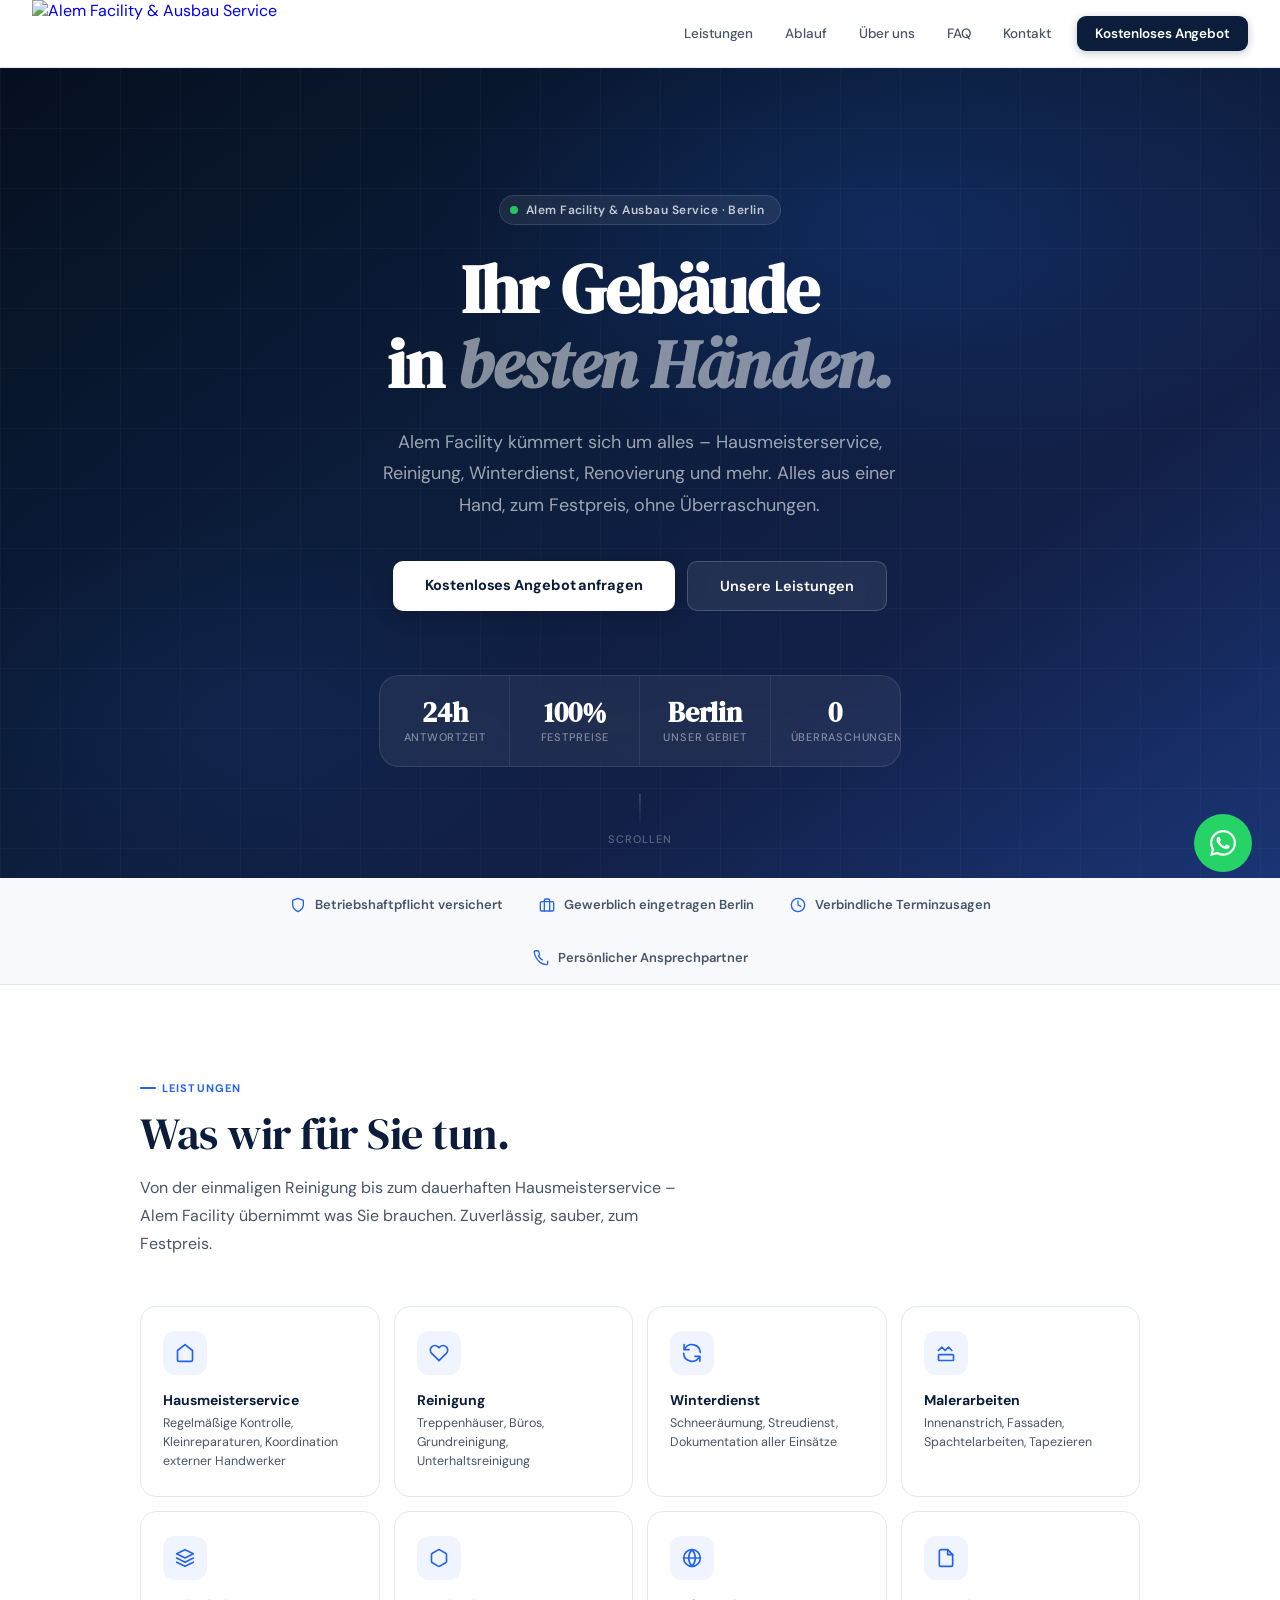
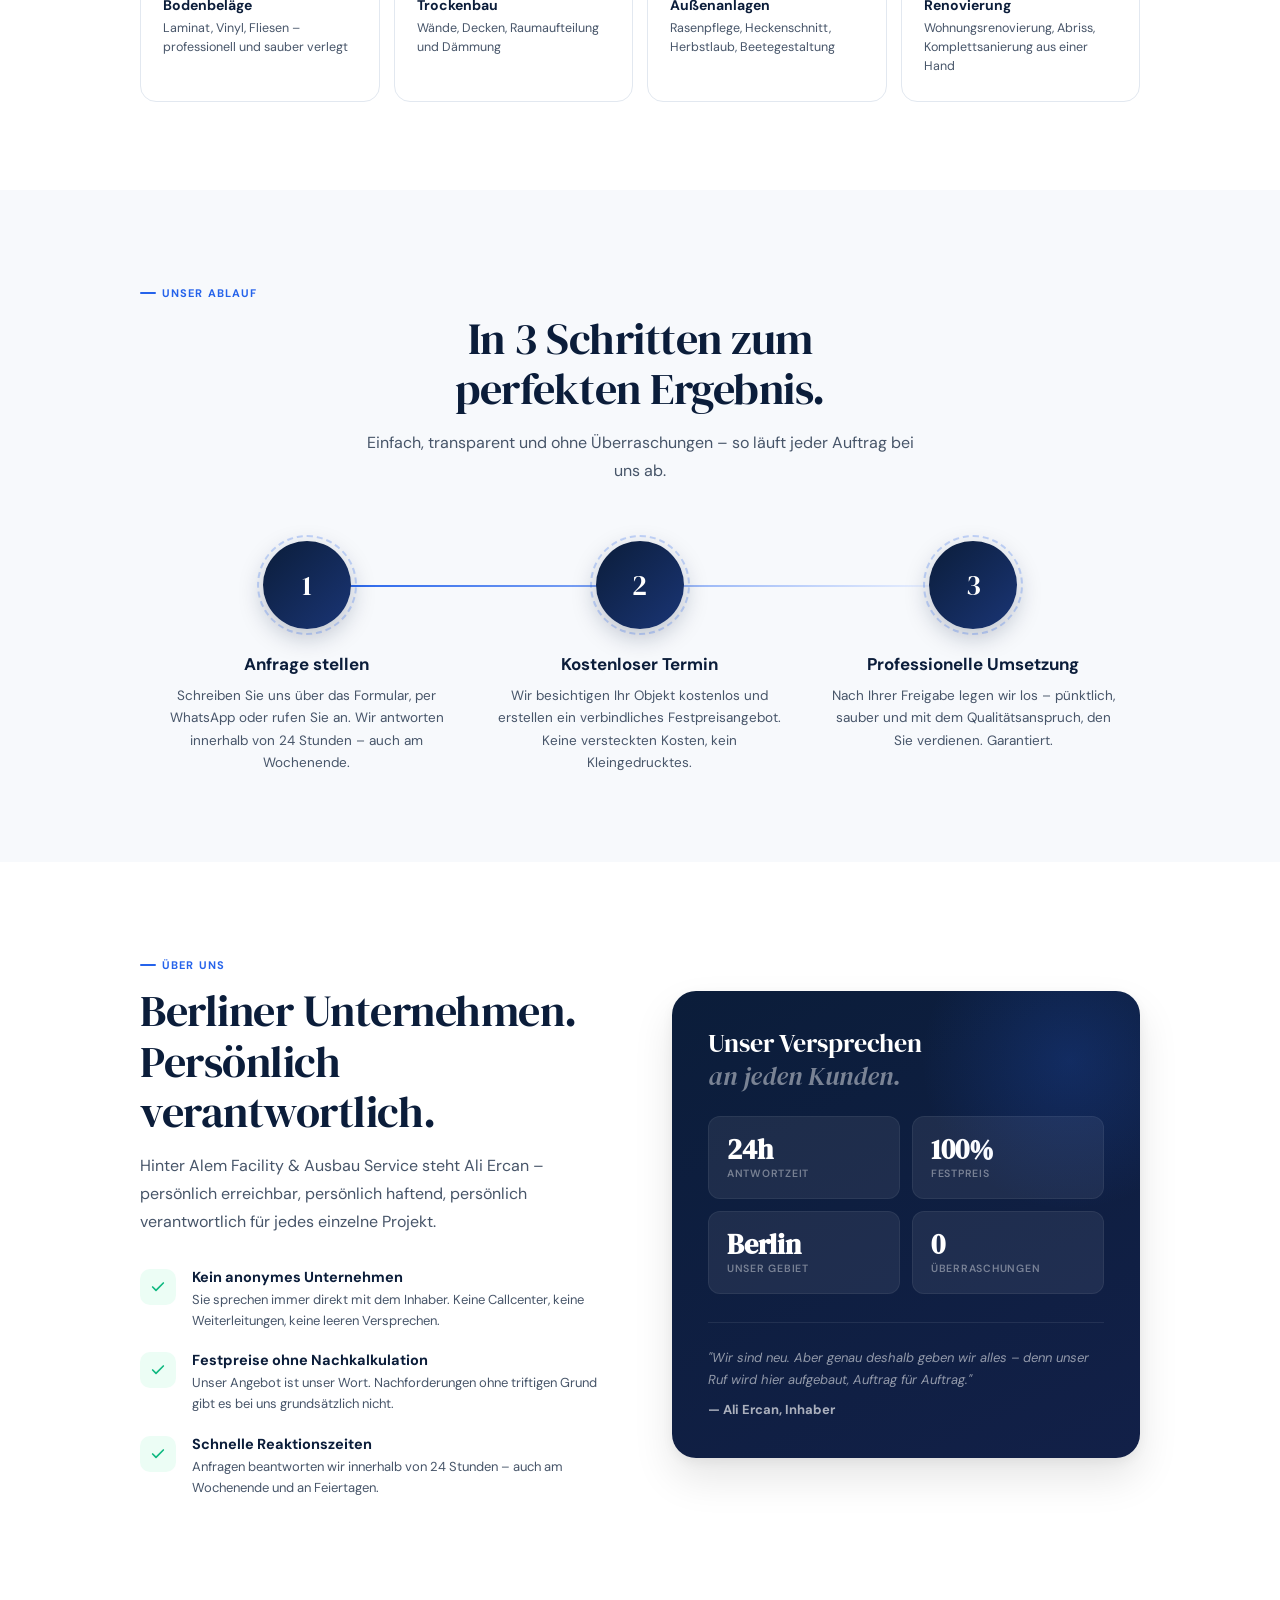
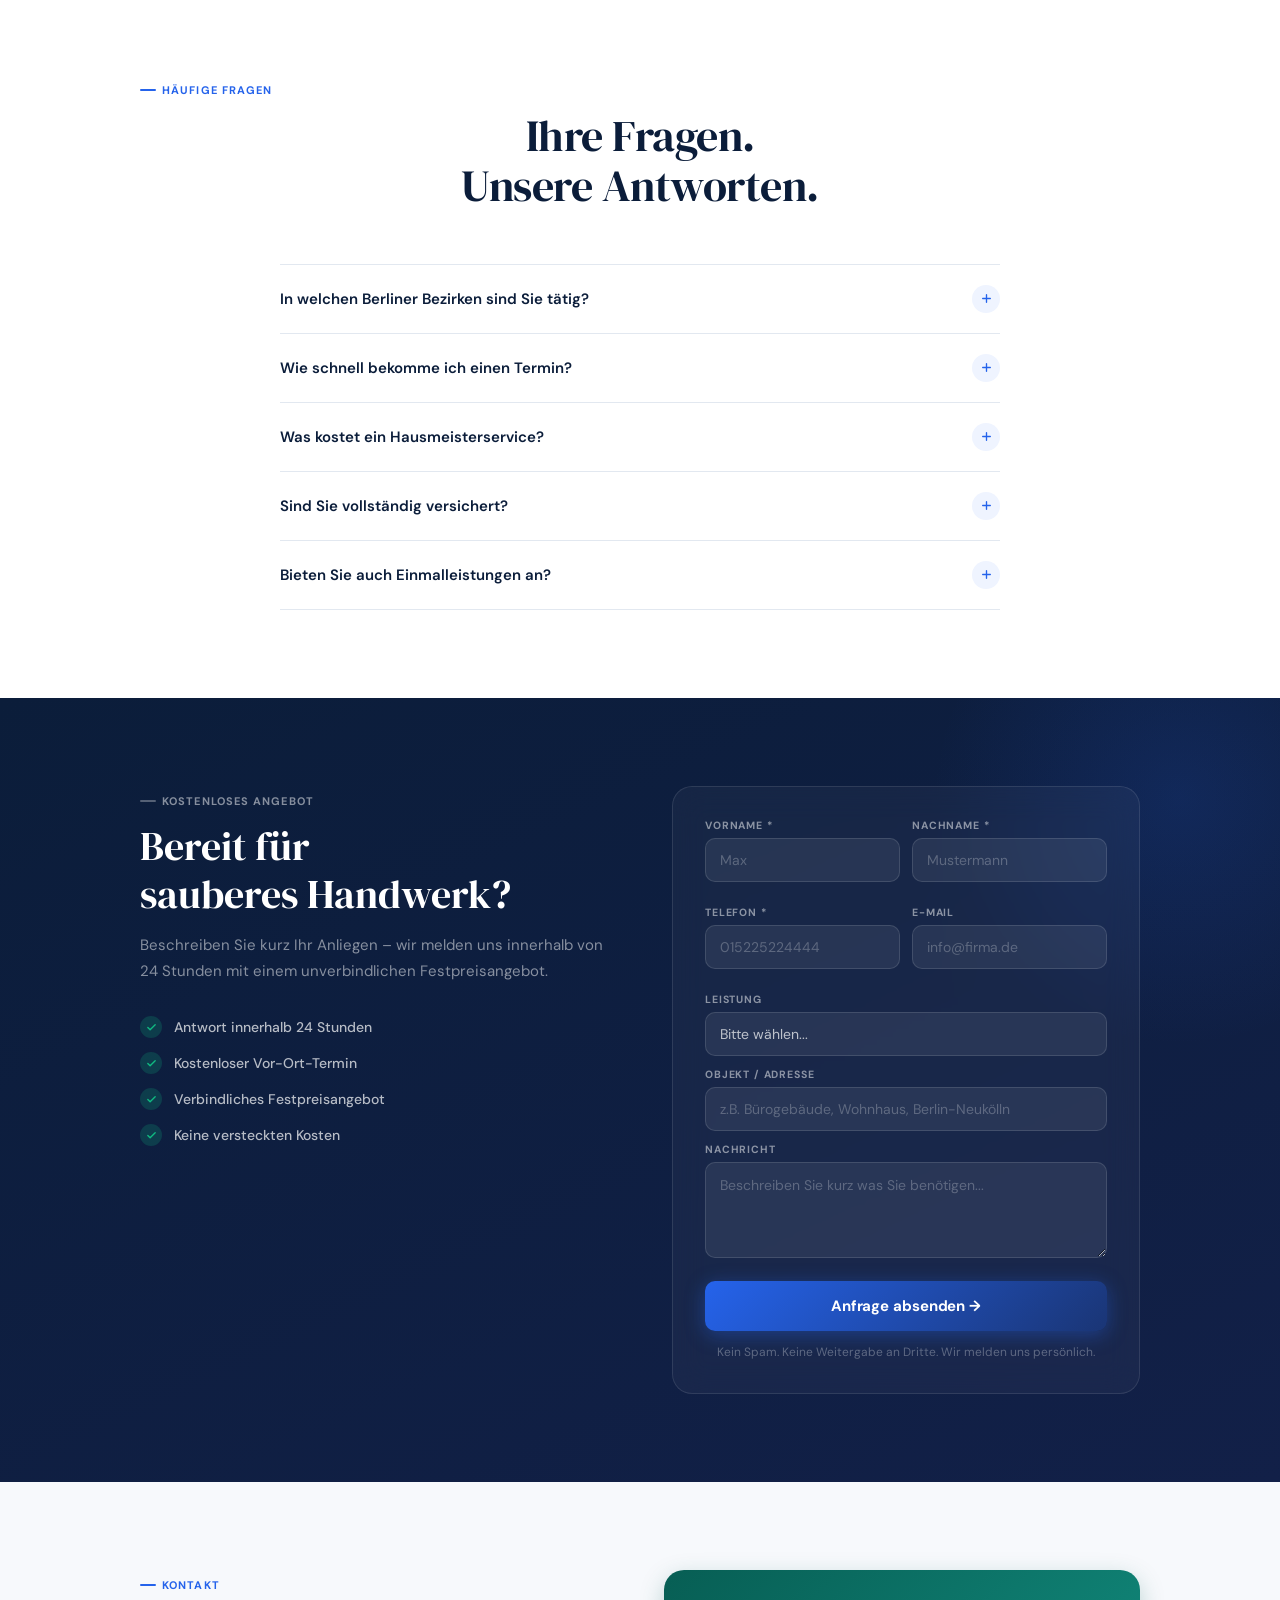
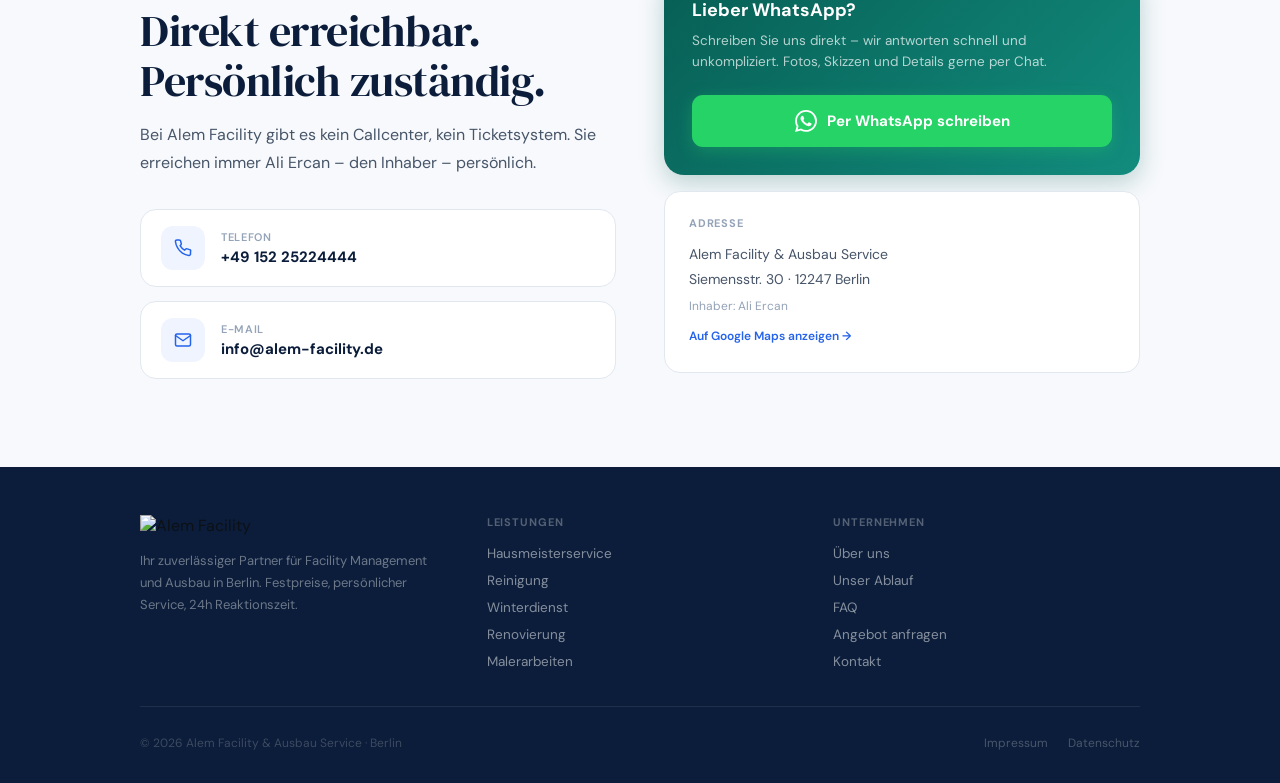
==== website/index.html @ c74c36c4 "Remove back-to-top button completely The button kept appearing as a distracting circle overlapping t" ====
<!DOCTYPE html>
<html lang="de">
<head>
<meta charset="UTF-8">
<meta name="viewport" content="width=device-width, initial-scale=1.0">
<title>Alem Facility & Ausbau Service – Hausmeister & Reinigung Berlin</title>
<meta name="description" content="Ihr zuverlässiger Facility-Service in Berlin: Hausmeisterservice, Reinigung, Winterdienst, Renovierung. Festpreise garantiert, 24h Reaktionszeit. Jetzt kostenloses Angebot anfragen!">
<meta property="og:title" content="Alem Facility & Ausbau Service – Berlin">
<meta property="og:description" content="Zuverlässiger Hausmeisterservice & Reinigung in Berlin. Festpreise, persönlicher Service, 24h Reaktionszeit.">
<meta property="og:image" content="https://alem-facility.de/wp-content/uploads/2026/05/Screenshot_20260507-023458_Claude.jpg">
<meta property="og:url" content="https://alem-facility.de">
<link rel="canonical" href="https://alem-facility.de">
<link href="https://fonts.googleapis.com/css2?family=DM+Sans:ital,opsz,wght@0,9..40,300;0,9..40,400;0,9..40,500;0,9..40,600;0,9..40,700;1,9..40,400&family=DM+Serif+Display:ital@0;1&family=DM+Mono:wght@400;500&display=swap" rel="stylesheet">
<style>
/* ─── TOKENS ─────────────────────────────────────────────── */
:root{
  --navy:#0B1D3A;
  --blue:#1A3575;
  --blue-mid:#2563EB;
  --blue-light:#EFF4FF;
  --blue-glow:rgba(37,99,235,0.12);
  --white:#FFFFFF;
  --off:#F7F9FC;
  --border:#E2E8F0;
  --border-l:#EEF2F7;
  --text:#0D1117;
  --text-sec:#475569;
  --text-ter:#94A3B8;
  --green:#10B981;
  --green-bg:#ECFDF5;
  --red:#EF4444;
  --red-bg:#FEF2F2;
  --gold:#F59E0B;
  --radius:16px;
  --radius-sm:10px;
  --shadow-sm:0 1px 3px rgba(0,0,0,0.06),0 1px 2px rgba(0,0,0,0.04);
  --shadow:0 4px 16px rgba(0,0,0,0.07),0 1px 4px rgba(0,0,0,0.04);
  --shadow-lg:0 20px 40px rgba(0,0,0,0.1),0 4px 12px rgba(0,0,0,0.05);
}

/* ─── RESET ──────────────────────────────────────────────── */
*,*::before,*::after{box-sizing:border-box;margin:0;padding:0}
html{scroll-behavior:smooth;font-size:16px}
body{font-family:'DM Sans',sans-serif;color:var(--text);background:var(--white);-webkit-font-smoothing:antialiased;overflow-x:hidden}

/* ─── ANIMATIONS ─────────────────────────────────────────── */
.fade-up{opacity:0;transform:translateY(36px);transition:opacity 0.75s cubic-bezier(0.16,1,0.3,1),transform 0.75s cubic-bezier(0.16,1,0.3,1)}
.fade-up.visible{opacity:1;transform:translateY(0)}
.fade-up.d1{transition-delay:0.1s}
.fade-up.d2{transition-delay:0.2s}
.fade-up.d3{transition-delay:0.3s}
.fade-up.d4{transition-delay:0.4s}
.fade-up.d5{transition-delay:0.5s}
.fade-up.d6{transition-delay:0.6s}

@keyframes heroFloat{0%,100%{transform:translateY(0)}50%{transform:translateY(-8px)}}
@keyframes pulse{0%,100%{opacity:1}50%{opacity:0.4}}
@keyframes gradShift{0%{background-position:0% 50%}50%{background-position:100% 50%}100%{background-position:0% 50%}}
@keyframes slideDown{from{opacity:0;transform:translateY(-10px)}to{opacity:1;transform:translateY(0)}}
@keyframes fadeIn{from{opacity:0}to{opacity:1}}
@keyframes spin{to{transform:rotate(360deg)}}
@keyframes waPulse{0%{box-shadow:0 4px 20px rgba(37,211,102,0.4),0 0 0 0 rgba(37,211,102,0.55)}70%{box-shadow:0 4px 20px rgba(37,211,102,0.4),0 0 0 16px rgba(37,211,102,0)}100%{box-shadow:0 4px 20px rgba(37,211,102,0.4),0 0 0 0 rgba(37,211,102,0)}}

/* ─── NAV ────────────────────────────────────────────────── */
nav{
  position:sticky;top:0;z-index:200;
  background:rgba(255,255,255,0.92);
  backdrop-filter:blur(20px);-webkit-backdrop-filter:blur(20px);
  border-bottom:1px solid var(--border);
  padding:0 32px;height:68px;
  display:flex;align-items:center;justify-content:space-between;
  transition:box-shadow 0.3s;
}
nav.scrolled{box-shadow:var(--shadow)}
.nav-logo{display:flex;align-items:center;text-decoration:none;flex-shrink:0}
.nav-logo img{height:68px;width:auto;object-fit:contain}
.nav-links{display:flex;align-items:center;gap:4px}
.nav-link{
  padding:8px 14px;font-size:13.5px;font-weight:500;
  color:var(--text-sec);text-decoration:none;border-radius:8px;
  transition:all 0.15s;letter-spacing:-0.1px;
}
.nav-link:hover{background:var(--off);color:var(--text)}
.nav-link.active{color:var(--blue-mid);background:var(--blue-light)}
.nav-cta{
  padding:9px 18px;
  background:var(--navy);color:#fff;
  border-radius:9px;font-size:13.5px;font-weight:600;
  text-decoration:none;transition:all 0.2s;margin-left:8px;
  box-shadow:0 2px 8px rgba(11,29,58,0.25);
  letter-spacing:-0.1px;
}
.nav-cta:hover{background:var(--blue);transform:translateY(-1px);box-shadow:0 4px 16px rgba(11,29,58,0.3)}
.nav-mobile-btn{display:none;background:none;border:none;cursor:pointer;padding:8px;color:var(--text);border-radius:8px;transition:background 0.15s}
.nav-mobile-btn:hover{background:var(--off)}

/* ─── MOBILE MENU ────────────────────────────────────────── */
.mobile-menu{
  display:none;position:fixed;top:68px;left:0;right:0;bottom:0;
  background:var(--white);z-index:199;padding:24px 20px;
  flex-direction:column;gap:8px;border-top:1px solid var(--border);
  overflow-y:auto;animation:slideDown 0.2s ease;
}
.mobile-menu.open{display:flex}
.mobile-link{
  padding:15px 18px;font-size:15px;font-weight:500;
  color:var(--text);text-decoration:none;border-radius:var(--radius);
  border:1px solid var(--border);transition:all 0.15s;
}
.mobile-link:hover{border-color:var(--blue-mid);color:var(--blue-mid);background:var(--blue-light)}
.mobile-cta{
  margin-top:8px;padding:15px;text-align:center;
  background:var(--navy);color:#fff;border-radius:var(--radius);
  font-size:15px;font-weight:700;text-decoration:none;
  box-shadow:0 4px 16px rgba(11,29,58,0.25);
}

/* ─── HERO ───────────────────────────────────────────────── */
.hero{
  background:linear-gradient(145deg,#060F20 0%,#0B1D3A 40%,#122048 70%,#1A3575 100%);
  padding:96px 24px 80px;text-align:center;
  position:relative;overflow:hidden;min-height:90vh;
  display:flex;align-items:center;justify-content:center;
}
.hero-bg-glow{
  position:absolute;inset:0;pointer-events:none;
  background:
    radial-gradient(ellipse 60% 50% at 70% 20%,rgba(37,99,235,0.18) 0%,transparent 60%),
    radial-gradient(ellipse 40% 40% at 20% 80%,rgba(26,53,117,0.25) 0%,transparent 60%);
}
.hero-grid{
  position:absolute;inset:0;pointer-events:none;
  background-image:linear-gradient(rgba(255,255,255,0.025) 1px,transparent 1px),linear-gradient(90deg,rgba(255,255,255,0.025) 1px,transparent 1px);
  background-size:60px 60px;
}
.hero-inner{position:relative;z-index:1;max-width:780px;margin:0 auto}
.hero-badge{
  display:inline-flex;align-items:center;gap:8px;
  background:rgba(255,255,255,0.07);border:1px solid rgba(255,255,255,0.12);
  border-radius:100px;padding:6px 16px 6px 10px;
  font-size:12px;font-weight:600;color:rgba(255,255,255,0.75);
  letter-spacing:0.04em;margin-bottom:28px;backdrop-filter:blur(8px);
}
.hero-badge-dot{width:8px;height:8px;background:#22C55E;border-radius:50%;animation:pulse 2s infinite;flex-shrink:0}
.hero h1{
  font-family:'DM Serif Display',serif;
  font-size:clamp(38px,7vw,68px);
  color:#fff;line-height:1.1;letter-spacing:-1px;
  margin-bottom:24px;
}
.hero h1 em{font-style:italic;color:rgba(255,255,255,0.5)}
.hero-sub{
  font-size:clamp(15px,2vw,18px);color:rgba(255,255,255,0.6);
  line-height:1.75;max-width:520px;margin:0 auto 40px;font-weight:400;
}
.hero-btns{display:flex;gap:12px;justify-content:center;flex-wrap:wrap;margin-bottom:64px}
.btn-hero-primary{
  padding:15px 32px;background:#fff;color:var(--navy);
  border-radius:10px;font-size:14.5px;font-weight:700;
  text-decoration:none;transition:all 0.2s;letter-spacing:-0.1px;
  box-shadow:0 4px 20px rgba(0,0,0,0.2);
}
.btn-hero-primary:hover{background:var(--blue-light);color:var(--blue-mid);transform:translateY(-2px);box-shadow:0 8px 30px rgba(0,0,0,0.25)}
.btn-hero-secondary{
  padding:15px 32px;
  background:rgba(255,255,255,0.08);border:1.5px solid rgba(255,255,255,0.18);
  color:#fff;border-radius:10px;font-size:14.5px;font-weight:600;
  text-decoration:none;transition:all 0.2s;backdrop-filter:blur(8px);
}
.btn-hero-secondary:hover{background:rgba(255,255,255,0.14);transform:translateY(-2px)}

.hero-stats{
  display:flex;justify-content:center;gap:0;flex-wrap:wrap;
  background:rgba(255,255,255,0.06);backdrop-filter:blur(16px);
  border:1px solid rgba(255,255,255,0.1);border-radius:20px;
  overflow:hidden;animation:heroFloat 5s ease-in-out infinite;
}
.hero-stat{
  flex:1;min-width:120px;padding:22px 20px;text-align:center;
  border-right:1px solid rgba(255,255,255,0.08);
  position:relative;
}
.hero-stat:last-child{border-right:none}
.hero-stat-val{
  font-family:'DM Serif Display',serif;
  font-size:28px;font-weight:700;color:#fff;
  margin-bottom:4px;line-height:1;
}
.hero-stat-label{font-size:11px;color:rgba(255,255,255,0.45);font-weight:500;text-transform:uppercase;letter-spacing:0.07em}
.hero-scroll{
  position:absolute;bottom:32px;left:50%;transform:translateX(-50%);
  display:flex;flex-direction:column;align-items:center;gap:6px;
  color:rgba(255,255,255,0.3);font-size:11px;font-weight:500;letter-spacing:0.08em;text-transform:uppercase;
}
.hero-scroll-line{width:1px;height:32px;background:linear-gradient(to bottom,rgba(255,255,255,0.3),transparent)}

/* ─── TRUST ──────────────────────────────────────────────── */
.trust{background:var(--off);border-bottom:1px solid var(--border);padding:18px 24px}
.trust-inner{max-width:900px;margin:0 auto;display:flex;justify-content:center;align-items:center;gap:36px;flex-wrap:wrap}
.trust-item{display:flex;align-items:center;gap:9px;font-size:13px;font-weight:600;color:var(--text-sec);white-space:nowrap}
.trust-item svg{width:16px;height:16px;stroke:var(--blue-mid);fill:none;stroke-width:2;stroke-linecap:round;stroke-linejoin:round;flex-shrink:0}

/* ─── SECTION UTIL ───────────────────────────────────────── */
.section{padding:88px 24px}
.section-inner{max-width:1000px;margin:0 auto}
.section-tag{
  display:inline-flex;align-items:center;gap:6px;
  font-size:11px;font-weight:700;color:var(--blue-mid);
  letter-spacing:0.1em;text-transform:uppercase;margin-bottom:14px;
}
.section-tag::before{content:'';width:16px;height:2px;background:var(--blue-mid);border-radius:2px}
.section-title{
  font-family:'DM Serif Display',serif;
  font-size:clamp(28px,5vw,44px);
  color:var(--navy);letter-spacing:-0.5px;line-height:1.15;margin-bottom:14px;
}
.section-sub{font-size:16px;color:var(--text-sec);line-height:1.75;max-width:560px}

/* ─── LEISTUNGEN ─────────────────────────────────────────── */
.leistungen{background:var(--white)}
.leistungen-grid{
  display:grid;grid-template-columns:repeat(auto-fill,minmax(210px,1fr));
  gap:14px;margin-top:48px;
}
.leistung-card{
  background:var(--white);border:1.5px solid var(--border);
  border-radius:var(--radius);padding:24px 22px;
  transition:all 0.25s cubic-bezier(0.16,1,0.3,1);cursor:default;
  position:relative;overflow:hidden;
}
.leistung-card::after{
  content:'';position:absolute;inset:0;
  background:linear-gradient(135deg,var(--blue-light),transparent);
  opacity:0;transition:opacity 0.25s;
}
.leistung-card:hover{border-color:var(--blue-mid);transform:translateY(-4px);box-shadow:var(--shadow-lg)}
.leistung-card:hover::after{opacity:1}
.leistung-icon{
  width:44px;height:44px;background:var(--blue-light);border-radius:12px;
  display:flex;align-items:center;justify-content:center;margin-bottom:16px;
  transition:all 0.25s;position:relative;z-index:1;
}
.leistung-card:hover .leistung-icon{background:var(--blue-mid);transform:scale(1.1)}
.leistung-icon svg{width:20px;height:20px;stroke:var(--blue-mid);fill:none;stroke-width:2;stroke-linecap:round;stroke-linejoin:round;transition:stroke 0.25s}
.leistung-card:hover .leistung-icon svg{stroke:#fff}
.leistung-name{font-size:14px;font-weight:700;color:var(--navy);margin-bottom:5px;position:relative;z-index:1}
.leistung-desc{font-size:12.5px;color:var(--text-sec);line-height:1.55;position:relative;z-index:1}

/* ─── PROZESS ────────────────────────────────────────────── */
.prozess{background:var(--off)}
.prozess-grid{
  display:grid;grid-template-columns:repeat(3,1fr);
  gap:0;margin-top:56px;position:relative;
}
.prozess-grid::before{
  content:'';position:absolute;top:44px;left:calc(16.66% + 20px);right:calc(16.66% + 20px);
  height:2px;background:linear-gradient(90deg,var(--blue-mid),var(--blue-light));
  z-index:0;
}
.prozess-step{
  text-align:center;padding:0 24px;position:relative;z-index:1;
}
.prozess-num{
  width:88px;height:88px;
  background:linear-gradient(135deg,var(--navy),var(--blue));
  border-radius:50%;display:flex;align-items:center;justify-content:center;
  margin:0 auto 24px;
  box-shadow:0 8px 24px rgba(11,29,58,0.25);
  font-family:'DM Serif Display',serif;font-size:28px;color:#fff;
  transition:transform 0.3s,box-shadow 0.3s;
  position:relative;
}
.prozess-num::after{
  content:'';position:absolute;inset:-6px;border-radius:50%;
  border:2px dashed rgba(37,99,235,0.25);
}
.prozess-step:hover .prozess-num{transform:scale(1.06);box-shadow:0 12px 32px rgba(11,29,58,0.35)}
.prozess-title{font-size:17px;font-weight:700;color:var(--navy);margin-bottom:10px}
.prozess-text{font-size:13.5px;color:var(--text-sec);line-height:1.65}

/* ─── ÜBER UNS ───────────────────────────────────────────── */
.ueber{background:var(--white)}
.ueber-inner{max-width:1000px;margin:0 auto;display:grid;grid-template-columns:1fr 1fr;gap:64px;align-items:center}
.ueber-points{display:flex;flex-direction:column;gap:20px;margin-top:32px}
.ueber-point{display:flex;gap:16px;align-items:flex-start}
.ueber-point-icon{
  width:36px;height:36px;background:var(--green-bg);border-radius:10px;
  display:flex;align-items:center;justify-content:center;flex-shrink:0;margin-top:1px;
}
.ueber-point-icon svg{width:16px;height:16px;stroke:var(--green);fill:none;stroke-width:2.5;stroke-linecap:round;stroke-linejoin:round}
.ueber-point-title{font-size:14.5px;font-weight:700;color:var(--navy);margin-bottom:4px}
.ueber-point-text{font-size:13px;color:var(--text-sec);line-height:1.6}
.ueber-card{
  background:linear-gradient(155deg,var(--navy) 0%,#122048 100%);
  border-radius:24px;padding:36px;color:#fff;
  box-shadow:var(--shadow-lg);position:relative;overflow:hidden;
}
.ueber-card::before{
  content:'';position:absolute;top:-80px;right:-80px;
  width:300px;height:300px;
  background:radial-gradient(circle,rgba(37,99,235,0.2) 0%,transparent 70%);
  pointer-events:none;
}
.ueber-card-title{
  font-family:'DM Serif Display',serif;
  font-size:26px;color:#fff;margin-bottom:24px;line-height:1.25;
}
.ueber-card-title em{color:rgba(255,255,255,0.45);font-style:italic}
.ueber-stats{display:grid;grid-template-columns:1fr 1fr;gap:12px;margin-bottom:28px}
.ueber-stat{background:rgba(255,255,255,0.07);border-radius:12px;padding:18px;border:1px solid rgba(255,255,255,0.06)}
.ueber-stat-val{
  font-family:'DM Serif Display',serif;
  font-size:28px;font-weight:700;color:#fff;margin-bottom:4px;line-height:1;
}
.ueber-stat-label{font-size:10.5px;color:rgba(255,255,255,0.4);font-weight:600;text-transform:uppercase;letter-spacing:0.07em}
.ueber-quote{
  font-size:13px;color:rgba(255,255,255,0.55);line-height:1.7;
  padding-top:24px;border-top:1px solid rgba(255,255,255,0.08);font-style:italic;
}


/* ─── FAQ ────────────────────────────────────────────────── */
.faq{background:var(--white)}
.faq-list{max-width:720px;margin:52px auto 0;display:flex;flex-direction:column;gap:0}
.faq-item{border-bottom:1px solid var(--border)}
.faq-item:first-child{border-top:1px solid var(--border)}
.faq-q{
  width:100%;display:flex;align-items:center;justify-content:space-between;gap:16px;
  padding:20px 0;background:none;border:none;cursor:pointer;font-family:inherit;
  font-size:15px;font-weight:600;color:var(--navy);text-align:left;
  transition:color 0.15s;
}
.faq-q:hover{color:var(--blue-mid)}
.faq-q.open{color:var(--blue-mid)}
.faq-icon{
  width:28px;height:28px;border-radius:50%;background:var(--blue-light);
  display:flex;align-items:center;justify-content:center;flex-shrink:0;
  transition:all 0.25s;
}
.faq-q.open .faq-icon{background:var(--blue-mid);transform:rotate(45deg)}
.faq-icon svg{width:13px;height:13px;stroke:var(--blue-mid);fill:none;stroke-width:2.5;stroke-linecap:round;transition:stroke 0.25s}
.faq-q.open .faq-icon svg{stroke:#fff}
.faq-a{
  max-height:0;overflow:hidden;
  transition:max-height 0.4s cubic-bezier(0.16,1,0.3,1),padding 0.3s;
}
.faq-a.open{max-height:200px;padding-bottom:18px}
.faq-a p{font-size:14px;color:var(--text-sec);line-height:1.75}

/* ─── TERMIN ─────────────────────────────────────────────── */
.termin{
  background:linear-gradient(155deg,var(--navy) 0%,#122048 100%);
  padding:88px 24px;position:relative;overflow:hidden;
}
.termin::before{
  content:'';position:absolute;top:-150px;right:-150px;
  width:500px;height:500px;
  background:radial-gradient(circle,rgba(37,99,235,0.15) 0%,transparent 70%);
  pointer-events:none;
}
.termin-inner{max-width:1000px;margin:0 auto;display:grid;grid-template-columns:1fr 1fr;gap:64px;align-items:start;position:relative;z-index:1}
.termin-left .section-tag{color:rgba(255,255,255,0.5)}
.termin-left .section-tag::before{background:rgba(255,255,255,0.3)}
.termin-title{font-family:'DM Serif Display',serif;font-size:clamp(28px,4vw,40px);color:#fff;line-height:1.2;margin-bottom:14px}
.termin-sub{font-size:15px;color:rgba(255,255,255,0.5);line-height:1.75;margin-bottom:32px}
.termin-promises{display:flex;flex-direction:column;gap:14px}
.termin-promise{display:flex;align-items:center;gap:12px;color:rgba(255,255,255,0.7);font-size:14px;font-weight:500}
.termin-promise-check{
  width:22px;height:22px;background:rgba(16,185,129,0.2);border-radius:50%;
  display:flex;align-items:center;justify-content:center;flex-shrink:0;
}
.termin-promise-check svg{width:11px;height:11px;stroke:#10B981;fill:none;stroke-width:3;stroke-linecap:round;stroke-linejoin:round}

.termin-form-wrap{
  background:rgba(255,255,255,0.04);
  border:1px solid rgba(255,255,255,0.1);
  border-radius:20px;padding:32px;
  backdrop-filter:blur(16px);
}
.form-row{display:grid;grid-template-columns:1fr 1fr;gap:12px;margin-bottom:12px}
.form-group{margin-bottom:12px}
.form-group label{
  display:block;font-size:10.5px;font-weight:700;
  color:rgba(255,255,255,0.5);text-transform:uppercase;letter-spacing:0.08em;margin-bottom:6px;
}
.form-group input,.form-group select,.form-group textarea{
  width:100%;padding:12px 14px;
  background:rgba(255,255,255,0.07);
  border:1.5px solid rgba(255,255,255,0.12);border-radius:10px;
  font-size:14px;font-family:inherit;color:#fff;outline:none;
  transition:border-color 0.2s,background 0.2s;-webkit-appearance:none;
}
.form-group input::placeholder,.form-group textarea::placeholder{color:rgba(255,255,255,0.25)}
.form-group select{color:rgba(255,255,255,0.7)}
.form-group select option{background:#0B1D3A;color:#fff}
.form-group input:focus,.form-group select:focus,.form-group textarea:focus{
  border-color:rgba(37,99,235,0.6);background:rgba(255,255,255,0.1);
}
.form-group textarea{resize:vertical;min-height:96px;line-height:1.55}
.form-submit{
  width:100%;padding:15px;
  background:linear-gradient(135deg,#2563EB,#1A3575);
  color:#fff;border:none;border-radius:10px;
  font-size:15px;font-weight:700;cursor:pointer;font-family:inherit;
  transition:all 0.2s;margin-top:6px;letter-spacing:-0.1px;
  box-shadow:0 4px 20px rgba(37,99,235,0.4);
}
.form-submit:hover{transform:translateY(-2px);box-shadow:0 8px 30px rgba(37,99,235,0.5)}
.form-submit:disabled{opacity:0.6;cursor:not-allowed;transform:none}
.form-note{font-size:12px;color:rgba(255,255,255,0.3);text-align:center;margin-top:12px;line-height:1.5}
.form-success{
  display:none;background:rgba(16,185,129,0.15);
  border:1px solid rgba(16,185,129,0.3);border-radius:12px;
  padding:20px;text-align:center;font-size:14px;font-weight:600;
  color:#10B981;margin-top:14px;
}
.form-error{
  display:none;background:rgba(239,68,68,0.1);
  border:1px solid rgba(239,68,68,0.2);border-radius:12px;
  padding:20px;text-align:center;font-size:14px;font-weight:600;
  color:#EF4444;margin-top:14px;
}

/* ─── KONTAKT ────────────────────────────────────────────── */
.kontakt{background:var(--off);padding:88px 24px}
.kontakt-inner{max-width:1000px;margin:0 auto;display:grid;grid-template-columns:1fr 1fr;gap:48px;align-items:start}
.kontakt-items{display:flex;flex-direction:column;gap:14px;margin-top:32px}
.kontakt-item{
  display:flex;align-items:center;gap:16px;
  padding:16px 20px;background:var(--white);
  border:1.5px solid var(--border);border-radius:var(--radius);
  text-decoration:none;transition:all 0.2s;
}
.kontakt-item:hover{border-color:var(--blue-mid);box-shadow:var(--shadow);transform:translateX(4px)}
.kontakt-item-icon{
  width:44px;height:44px;background:var(--blue-light);border-radius:12px;
  display:flex;align-items:center;justify-content:center;flex-shrink:0;
  transition:all 0.2s;
}
.kontakt-item:hover .kontakt-item-icon{background:var(--blue-mid)}
.kontakt-item-icon svg{width:18px;height:18px;stroke:var(--blue-mid);fill:none;stroke-width:2;stroke-linecap:round;stroke-linejoin:round;transition:stroke 0.2s}
.kontakt-item:hover .kontakt-item-icon svg{stroke:#fff}
.kontakt-item-label{font-size:11px;color:var(--text-ter);font-weight:600;text-transform:uppercase;letter-spacing:0.06em;margin-bottom:3px}
.kontakt-item-val{font-size:15px;font-weight:700;color:var(--navy)}
.wa-card{
  background:linear-gradient(135deg,#075E54,#128C7E);
  border-radius:20px;padding:28px;
  box-shadow:0 8px 24px rgba(7,94,84,0.25);
}
.wa-title{font-size:18px;font-weight:700;color:#fff;margin-bottom:8px}
.wa-sub{font-size:13.5px;color:rgba(255,255,255,0.7);line-height:1.6;margin-bottom:22px}
.wa-btn{
  display:flex;align-items:center;justify-content:center;gap:10px;
  padding:15px;background:#25D366;color:#fff;border-radius:11px;
  font-size:15px;font-weight:700;text-decoration:none;transition:all 0.2s;
  box-shadow:0 4px 16px rgba(37,211,102,0.3);
}
.wa-btn:hover{background:#1ebe5a;transform:translateY(-2px);box-shadow:0 8px 24px rgba(37,211,102,0.4)}
.wa-btn svg{width:22px;height:22px;fill:#fff;flex-shrink:0}
.adresse-card{
  margin-top:16px;background:var(--white);
  border:1.5px solid var(--border);border-radius:16px;padding:24px;
}
.adresse-title{font-size:11px;font-weight:700;color:var(--text-ter);text-transform:uppercase;letter-spacing:0.07em;margin-bottom:12px}
.adresse-val{font-size:14px;color:var(--text-sec);line-height:1.8}

/* ─── FOOTER ─────────────────────────────────────────────── */
footer{background:var(--navy);padding:48px 24px 32px}
.footer-top{
  max-width:1000px;margin:0 auto;
  display:grid;grid-template-columns:1fr 1fr 1fr;gap:40px;
  padding-bottom:36px;border-bottom:1px solid rgba(255,255,255,0.08);
  margin-bottom:28px;
}
.footer-brand img{height:66px;width:auto;object-fit:contain;margin-bottom:14px}
.footer-brand-text{font-size:13px;color:rgba(255,255,255,0.4);line-height:1.7}
.footer-col-title{font-size:11px;font-weight:700;color:rgba(255,255,255,0.3);text-transform:uppercase;letter-spacing:0.08em;margin-bottom:16px}
.footer-col-links{display:flex;flex-direction:column;gap:10px}
.footer-col-link{font-size:13.5px;color:rgba(255,255,255,0.5);text-decoration:none;transition:color 0.15s}
.footer-col-link:hover{color:rgba(255,255,255,0.9)}
.footer-bottom{
  max-width:1000px;margin:0 auto;
  display:flex;justify-content:space-between;align-items:center;flex-wrap:wrap;gap:12px;
}
.footer-copy{font-size:12px;color:rgba(255,255,255,0.2)}
.footer-legal{display:flex;gap:20px}
.footer-legal-link{font-size:12px;color:rgba(255,255,255,0.25);text-decoration:none;transition:color 0.15s}
.footer-legal-link:hover{color:rgba(255,255,255,0.6)}

/* ─── FLOATING ELEMENTS ──────────────────────────────────── */
.wa-float{
  position:fixed;bottom:28px;right:28px;z-index:999;
  width:58px;height:58px;background:#25D366;
  border-radius:50%;display:flex;align-items:center;justify-content:center;
  text-decoration:none;transition:all 0.25s;
  animation:waPulse 2.5s ease infinite;
}
.wa-float:hover{transform:scale(1.1);box-shadow:0 8px 32px rgba(37,211,102,0.5)}
.wa-float svg{width:26px;height:26px;fill:#fff}
.wa-float-tooltip{
  position:absolute;right:70px;
  background:rgba(0,0,0,0.75);color:#fff;
  font-size:12px;font-weight:600;padding:5px 10px;border-radius:6px;
  white-space:nowrap;opacity:0;pointer-events:none;transition:opacity 0.2s;
}
.wa-float:hover .wa-float-tooltip{opacity:1}

/* ─── BUTTONS ────────────────────────────────────────────── */
.btn-primary{
  display:inline-flex;align-items:center;gap:6px;
  padding:12px 22px;background:var(--blue-mid);color:#fff;
  border-radius:10px;font-size:14px;font-weight:700;text-decoration:none;
  transition:all 0.2s;border:none;cursor:pointer;font-family:inherit;
  box-shadow:0 2px 8px rgba(37,99,235,0.3);
}
.btn-primary:hover{background:var(--navy);transform:translateY(-2px);box-shadow:0 6px 20px rgba(37,99,235,0.4)}

/* ─── RESPONSIVE ─────────────────────────────────────────── */
@media(max-width:900px){
  .prozess-grid{grid-template-columns:1fr;gap:40px}
  .prozess-grid::before{display:none}
  .testi-grid{grid-template-columns:1fr}
  .ueber-inner{grid-template-columns:1fr}
  .termin-inner{grid-template-columns:1fr}
  .kontakt-inner{grid-template-columns:1fr}
  .footer-top{grid-template-columns:1fr;gap:28px}
}
@media(max-width:768px){
  nav{padding:0 20px}
  .nav-links{display:none}
  .nav-mobile-btn{display:flex}
  .hero{padding:72px 20px 64px;min-height:auto}
  .hero-stats{flex-direction:column;max-width:280px;margin:0 auto}
  .hero-stat{border-right:none;border-bottom:1px solid rgba(255,255,255,0.08)}
  .hero-stat:last-child{border-bottom:none}
  .hero-scroll{display:none}
  .section{padding:64px 20px}
  .termin{padding:64px 20px}
  .kontakt{padding:64px 20px}
  footer{padding:40px 20px 28px}
  .form-row{grid-template-columns:1fr}
  .wa-float{bottom:20px;right:20px}
}
@media(max-width:480px){
  .leistungen-grid{grid-template-columns:1fr 1fr}
  .trust-inner{gap:14px}
}

/* ─── MODALS ─────────────────────────────────────────────── */
.modal-overlay{position:fixed;inset:0;background:rgba(0,0,0,0.55);z-index:1000;display:flex;align-items:flex-end;justify-content:center;opacity:0;pointer-events:none;transition:opacity 0.3s}
.modal-overlay.open{opacity:1;pointer-events:auto}
.modal-box{background:var(--white);width:100%;max-width:680px;max-height:85vh;border-radius:20px 20px 0 0;overflow-y:auto;padding:32px 32px 40px;transform:translateY(100%);transition:transform 0.35s cubic-bezier(0.16,1,0.3,1)}
.modal-overlay.open .modal-box{transform:translateY(0)}
.modal-header{display:flex;align-items:center;justify-content:space-between;margin-bottom:24px;padding-bottom:16px;border-bottom:1px solid var(--border)}
.modal-title{font-family:'DM Serif Display',serif;font-size:22px;color:var(--navy)}
.modal-close{width:36px;height:36px;border-radius:50%;background:var(--off);border:none;cursor:pointer;display:flex;align-items:center;justify-content:center;font-size:18px;color:var(--text-sec);transition:background 0.15s;flex-shrink:0}
.modal-close:hover{background:var(--border)}
.modal-body{font-size:14px;color:var(--text-sec);line-height:1.8}
.modal-body h3{font-size:15px;font-weight:700;color:var(--navy);margin:20px 0 6px}
.modal-body h3:first-child{margin-top:0}
.modal-body p{margin-bottom:10px}
.modal-body a{color:var(--blue-mid)}
</style>
</head>
<body>

<!-- FLOATING WHATSAPP -->
<a href="https://wa.me/4915225224444" class="wa-float" target="_blank" rel="noopener" aria-label="WhatsApp">
  <div class="wa-float-tooltip">WhatsApp schreiben</div>
  <svg viewBox="0 0 24 24" xmlns="http://www.w3.org/2000/svg"><path d="M17.472 14.382c-.297-.149-1.758-.867-2.03-.967-.273-.099-.471-.148-.67.15-.197.297-.767.966-.94 1.164-.173.199-.347.223-.644.075-.297-.15-1.255-.463-2.39-1.475-.883-.788-1.48-1.761-1.653-2.059-.173-.297-.018-.458.13-.606.134-.133.298-.347.446-.52.149-.174.198-.298.298-.497.099-.198.05-.371-.025-.52-.075-.149-.669-1.612-.916-2.207-.242-.579-.487-.5-.669-.51-.173-.008-.371-.01-.57-.01-.198 0-.52.074-.792.372-.272.297-1.04 1.016-1.04 2.479 0 1.462 1.065 2.875 1.213 3.074.149.198 2.096 3.2 5.077 4.487.709.306 1.262.489 1.694.625.712.227 1.36.195 1.871.118.571-.085 1.758-.719 2.006-1.413.248-.694.248-1.289.173-1.413-.074-.124-.272-.198-.57-.347m-5.421 7.403h-.004a9.87 9.87 0 0 1-5.031-1.378l-.361-.214-3.741.982.998-3.648-.235-.374a9.86 9.86 0 0 1-1.51-5.26c.001-5.45 4.436-9.884 9.888-9.884 2.64 0 5.122 1.03 6.988 2.898a9.825 9.825 0 0 1 2.893 6.994c-.003 5.45-4.437 9.884-9.885 9.884m8.413-18.297A11.815 11.815 0 0 0 12.05 0C5.495 0 .16 5.335.157 11.892c0 2.096.547 4.142 1.588 5.945L.057 24l6.305-1.654a11.882 11.882 0 0 0 5.683 1.448h.005c6.554 0 11.89-5.335 11.893-11.893a11.821 11.821 0 0 0-3.48-8.413z"/></svg>
</a>


<!-- NAV -->
<nav id="mainNav">
  <a href="#" class="nav-logo">
    <img src="https://alem-facility.de/wp-content/uploads/2026/05/Screenshot_20260507-023458_Claude.jpg" alt="Alem Facility & Ausbau Service">
  </a>
  <div class="nav-links">
    <a href="#leistungen" class="nav-link">Leistungen</a>
    <a href="#prozess" class="nav-link">Ablauf</a>
    <a href="#ueber" class="nav-link">Über uns</a>
    <a href="#faq" class="nav-link">FAQ</a>
    <a href="#kontakt" class="nav-link">Kontakt</a>
    <a href="#termin" class="nav-cta">Kostenloses Angebot</a>
  </div>
  <button class="nav-mobile-btn" onclick="toggleMenu()" aria-label="Menü">
    <svg id="menu-icon" width="22" height="22" viewBox="0 0 24 24" fill="none" stroke="currentColor" stroke-width="2" stroke-linecap="round"><line x1="3" y1="6" x2="21" y2="6"/><line x1="3" y1="12" x2="21" y2="12"/><line x1="3" y1="18" x2="21" y2="18"/></svg>
  </button>
</nav>

<!-- MOBILE MENU -->
<div class="mobile-menu" id="mobileMenu">
  <a href="#leistungen" class="mobile-link" onclick="toggleMenu()">Leistungen</a>
  <a href="#prozess" class="mobile-link" onclick="toggleMenu()">Ablauf</a>
  <a href="#ueber" class="mobile-link" onclick="toggleMenu()">Über uns</a>
  <a href="#faq" class="mobile-link" onclick="toggleMenu()">FAQ</a>
  <a href="#kontakt" class="mobile-link" onclick="toggleMenu()">Kontakt</a>
  <a href="#termin" class="mobile-cta" onclick="toggleMenu()">Kostenloses Angebot anfragen</a>
</div>

<!-- HERO -->
<section class="hero" id="home">
  <div class="hero-bg-glow"></div>
  <div class="hero-grid"></div>
  <div class="hero-inner">
    <div class="hero-badge fade-up"><div class="hero-badge-dot"></div>Alem Facility &amp; Ausbau Service · Berlin</div>
    <h1 class="fade-up d1">Ihr Gebäude<br>in <em>besten Händen.</em></h1>
    <p class="hero-sub fade-up d2">Alem Facility kümmert sich um alles – Hausmeisterservice, Reinigung, Winterdienst, Renovierung und mehr. Alles aus einer Hand, zum Festpreis, ohne Überraschungen.</p>
    <div class="hero-btns fade-up d3">
      <a href="#termin" class="btn-hero-primary">Kostenloses Angebot anfragen</a>
      <a href="#leistungen" class="btn-hero-secondary">Unsere Leistungen</a>
    </div>
    <div class="hero-stats fade-up d4">
      <div class="hero-stat">
        <div class="hero-stat-val">24h</div>
        <div class="hero-stat-label">Antwortzeit</div>
      </div>
      <div class="hero-stat">
        <div class="hero-stat-val">100%</div>
        <div class="hero-stat-label">Festpreise</div>
      </div>
      <div class="hero-stat">
        <div class="hero-stat-val">Berlin</div>
        <div class="hero-stat-label">Unser Gebiet</div>
      </div>
      <div class="hero-stat">
        <div class="hero-stat-val">0</div>
        <div class="hero-stat-label">Überraschungen</div>
      </div>
    </div>
  </div>
  <div class="hero-scroll">
    <div class="hero-scroll-line"></div>
    <span>Scrollen</span>
  </div>
</section>

<!-- TRUST BAR -->
<div class="trust">
  <div class="trust-inner">
    <div class="trust-item">
      <svg viewBox="0 0 24 24"><path d="M12 22s8-4 8-10V5l-8-3-8 3v7c0 6 8 10 8 10z"/></svg>
      Betriebshaftpflicht versichert
    </div>
    <div class="trust-item">
      <svg viewBox="0 0 24 24"><rect x="2" y="7" width="20" height="14" rx="2"/><path d="M16 21V5a2 2 0 0 0-2-2h-4a2 2 0 0 0-2 2v16"/></svg>
      Gewerblich eingetragen Berlin
    </div>
    <div class="trust-item">
      <svg viewBox="0 0 24 24"><circle cx="12" cy="12" r="10"/><polyline points="12 6 12 12 16 14"/></svg>
      Verbindliche Terminzusagen
    </div>
    <div class="trust-item">
      <svg viewBox="0 0 24 24"><path d="M22 16.92v3a2 2 0 0 1-2.18 2 19.79 19.79 0 0 1-8.63-3.07A19.5 19.5 0 0 1 4.99 12 19.79 19.79 0 0 1 1.89 3.38 2 2 0 0 1 3.9 1.18h3a2 2 0 0 1 2 1.72c.127.96.361 1.903.7 2.81a2 2 0 0 1-.45 2.11L8.09 8.91a16 16 0 0 0 6 6"/></svg>
      Persönlicher Ansprechpartner
    </div>
  </div>
</div>

<!-- LEISTUNGEN -->
<section class="section leistungen" id="leistungen">
  <div class="section-inner">
    <div class="section-tag fade-up">Leistungen</div>
    <div class="section-title fade-up d1">Was wir für Sie tun.</div>
    <p class="section-sub fade-up d2">Von der einmaligen Reinigung bis zum dauerhaften Hausmeisterservice – Alem Facility übernimmt was Sie brauchen. Zuverlässig, sauber, zum Festpreis.</p>
    <div class="leistungen-grid">
      <div class="leistung-card fade-up d1">
        <div class="leistung-icon"><svg viewBox="0 0 24 24"><path d="M3 9l9-7 9 7v11a2 2 0 0 1-2 2H5a2 2 0 0 1-2-2z"/></svg></div>
        <div class="leistung-name">Hausmeisterservice</div>
        <div class="leistung-desc">Regelmäßige Kontrolle, Kleinreparaturen, Koordination externer Handwerker</div>
      </div>
      <div class="leistung-card fade-up d2">
        <div class="leistung-icon"><svg viewBox="0 0 24 24"><path d="M20.84 4.61a5.5 5.5 0 0 0-7.78 0L12 5.67l-1.06-1.06a5.5 5.5 0 0 0-7.78 7.78l1.06 1.06L12 21.23l7.78-7.78 1.06-1.06a5.5 5.5 0 0 0 0-7.78z"/></svg></div>
        <div class="leistung-name">Reinigung</div>
        <div class="leistung-desc">Treppenhäuser, Büros, Grundreinigung, Unterhaltsreinigung</div>
      </div>
      <div class="leistung-card fade-up d3">
        <div class="leistung-icon"><svg viewBox="0 0 24 24"><path d="M2.5 2v6h6M21.5 22v-6h-6"/><path d="M22 11.5A10 10 0 0 0 3.2 7.2M2 12.5a10 10 0 0 0 18.8 4.2"/></svg></div>
        <div class="leistung-name">Winterdienst</div>
        <div class="leistung-desc">Schneeräumung, Streudienst, Dokumentation aller Einsätze</div>
      </div>
      <div class="leistung-card fade-up d4">
        <div class="leistung-icon"><svg viewBox="0 0 24 24"><path d="M3 9l4-4 4 4 4-4 4 4"/><rect x="3" y="14" width="18" height="7" rx="1"/></svg></div>
        <div class="leistung-name">Malerarbeiten</div>
        <div class="leistung-desc">Innenanstrich, Fassaden, Spachtelarbeiten, Tapezieren</div>
      </div>
      <div class="leistung-card fade-up d1">
        <div class="leistung-icon"><svg viewBox="0 0 24 24"><polygon points="12 2 2 7 12 12 22 7 12 2"/><polyline points="2 17 12 22 22 17"/><polyline points="2 12 12 17 22 12"/></svg></div>
        <div class="leistung-name">Bodenbeläge</div>
        <div class="leistung-desc">Laminat, Vinyl, Fliesen – professionell und sauber verlegt</div>
      </div>
      <div class="leistung-card fade-up d2">
        <div class="leistung-icon"><svg viewBox="0 0 24 24"><path d="M21 16V8a2 2 0 0 0-1-1.73l-7-4a2 2 0 0 0-2 0l-7 4A2 2 0 0 0 3 8v8a2 2 0 0 0 1 1.73l7 4a2 2 0 0 0 2 0l7-4A2 2 0 0 0 21 16z"/></svg></div>
        <div class="leistung-name">Trockenbau</div>
        <div class="leistung-desc">Wände, Decken, Raumaufteilung und Dämmung</div>
      </div>
      <div class="leistung-card fade-up d3">
        <div class="leistung-icon"><svg viewBox="0 0 24 24"><circle cx="12" cy="12" r="10"/><line x1="2" y1="12" x2="22" y2="12"/><path d="M12 2a15.3 15.3 0 0 1 4 10 15.3 15.3 0 0 1-4 10 15.3 15.3 0 0 1-4-10 15.3 15.3 0 0 1 4-10z"/></svg></div>
        <div class="leistung-name">Außenanlagen</div>
        <div class="leistung-desc">Rasenpflege, Heckenschnitt, Herbstlaub, Beetegestaltung</div>
      </div>
      <div class="leistung-card fade-up d4">
        <div class="leistung-icon"><svg viewBox="0 0 24 24"><path d="M14 2H6a2 2 0 0 0-2 2v16a2 2 0 0 0 2 2h12a2 2 0 0 0 2-2V8z"/><polyline points="14 2 14 8 20 8"/></svg></div>
        <div class="leistung-name">Renovierung</div>
        <div class="leistung-desc">Wohnungsrenovierung, Abriss, Komplettsanierung aus einer Hand</div>
      </div>
    </div>
  </div>
</section>

<!-- PROZESS -->
<section class="section prozess" id="prozess">
  <div class="section-inner">
    <div class="section-tag fade-up" style="justify-content:center">Unser Ablauf</div>
    <div class="section-title fade-up d1" style="text-align:center">In 3 Schritten zum<br>perfekten Ergebnis.</div>
    <p class="section-sub fade-up d2" style="margin:0 auto;text-align:center">Einfach, transparent und ohne Überraschungen – so läuft jeder Auftrag bei uns ab.</p>
    <div class="prozess-grid">
      <div class="prozess-step fade-up d1">
        <div class="prozess-num">1</div>
        <div class="prozess-title">Anfrage stellen</div>
        <div class="prozess-text">Schreiben Sie uns über das Formular, per WhatsApp oder rufen Sie an. Wir antworten innerhalb von 24 Stunden – auch am Wochenende.</div>
      </div>
      <div class="prozess-step fade-up d2">
        <div class="prozess-num">2</div>
        <div class="prozess-title">Kostenloser Termin</div>
        <div class="prozess-text">Wir besichtigen Ihr Objekt kostenlos und erstellen ein verbindliches Festpreisangebot. Keine versteckten Kosten, kein Kleingedrucktes.</div>
      </div>
      <div class="prozess-step fade-up d3">
        <div class="prozess-num">3</div>
        <div class="prozess-title">Professionelle Umsetzung</div>
        <div class="prozess-text">Nach Ihrer Freigabe legen wir los – pünktlich, sauber und mit dem Qualitätsanspruch, den Sie verdienen. Garantiert.</div>
      </div>
    </div>
  </div>
</section>

<!-- ÜBER UNS -->
<section class="section ueber" id="ueber">
  <div class="ueber-inner">
    <div class="ueber-text">
      <div class="section-tag fade-up">Über uns</div>
      <div class="section-title fade-up d1">Berliner Unternehmen.<br>Persönlich verantwortlich.</div>
      <p class="section-sub fade-up d2" style="margin-top:12px">Hinter Alem Facility & Ausbau Service steht Ali Ercan – persönlich erreichbar, persönlich haftend, persönlich verantwortlich für jedes einzelne Projekt.</p>
      <div class="ueber-points">
        <div class="ueber-point fade-up d2">
          <div class="ueber-point-icon"><svg viewBox="0 0 24 24"><polyline points="20 6 9 17 4 12"/></svg></div>
          <div>
            <div class="ueber-point-title">Kein anonymes Unternehmen</div>
            <div class="ueber-point-text">Sie sprechen immer direkt mit dem Inhaber. Keine Callcenter, keine Weiterleitungen, keine leeren Versprechen.</div>
          </div>
        </div>
        <div class="ueber-point fade-up d3">
          <div class="ueber-point-icon"><svg viewBox="0 0 24 24"><polyline points="20 6 9 17 4 12"/></svg></div>
          <div>
            <div class="ueber-point-title">Festpreise ohne Nachkalkulation</div>
            <div class="ueber-point-text">Unser Angebot ist unser Wort. Nachforderungen ohne triftigen Grund gibt es bei uns grundsätzlich nicht.</div>
          </div>
        </div>
        <div class="ueber-point fade-up d4">
          <div class="ueber-point-icon"><svg viewBox="0 0 24 24"><polyline points="20 6 9 17 4 12"/></svg></div>
          <div>
            <div class="ueber-point-title">Schnelle Reaktionszeiten</div>
            <div class="ueber-point-text">Anfragen beantworten wir innerhalb von 24 Stunden – auch am Wochenende und an Feiertagen.</div>
          </div>
        </div>
      </div>
    </div>
    <div class="fade-up d2">
      <div class="ueber-card">
        <div class="ueber-card-title">Unser Versprechen<br><em>an jeden Kunden.</em></div>
        <div class="ueber-stats">
          <div class="ueber-stat">
            <div class="ueber-stat-val">24h</div>
            <div class="ueber-stat-label">Antwortzeit</div>
          </div>
          <div class="ueber-stat">
            <div class="ueber-stat-val">100%</div>
            <div class="ueber-stat-label">Festpreis</div>
          </div>
          <div class="ueber-stat">
            <div class="ueber-stat-val">Berlin</div>
            <div class="ueber-stat-label">Unser Gebiet</div>
          </div>
          <div class="ueber-stat">
            <div class="ueber-stat-val">0</div>
            <div class="ueber-stat-label">Überraschungen</div>
          </div>
        </div>
        <div class="ueber-quote">"Wir sind neu. Aber genau deshalb geben wir alles – denn unser Ruf wird hier aufgebaut, Auftrag für Auftrag."<br><strong style="color:rgba(255,255,255,0.65);font-style:normal;display:block;margin-top:8px">— Ali Ercan, Inhaber</strong></div>
      </div>
    </div>
  </div>
</section>


<!-- FAQ -->
<section class="section faq" id="faq">
  <div class="section-inner">
    <div class="section-tag fade-up" style="justify-content:center">Häufige Fragen</div>
    <div class="section-title fade-up d1" style="text-align:center">Ihre Fragen.<br>Unsere Antworten.</div>
    <div class="faq-list fade-up d2">
      <div class="faq-item">
        <button class="faq-q" onclick="toggleFaq(this)">
          In welchen Berliner Bezirken sind Sie tätig?
          <div class="faq-icon"><svg viewBox="0 0 24 24"><line x1="12" y1="5" x2="12" y2="19"/><line x1="5" y1="12" x2="19" y2="12"/></svg></div>
        </button>
        <div class="faq-a"><p>Wir sind berlinweit tätig – von Neukölln bis Pankow, von Spandau bis Köpenick. Kontaktieren Sie uns einfach mit Ihrer Adresse und wir klären die Verfügbarkeit innerhalb von 24 Stunden.</p></div>
      </div>
      <div class="faq-item">
        <button class="faq-q" onclick="toggleFaq(this)">
          Wie schnell bekomme ich einen Termin?
          <div class="faq-icon"><svg viewBox="0 0 24 24"><line x1="12" y1="5" x2="12" y2="19"/><line x1="5" y1="12" x2="19" y2="12"/></svg></div>
        </button>
        <div class="faq-a"><p>Wir melden uns innerhalb von 24 Stunden bei Ihnen. Einen kostenlosen Vor-Ort-Termin können wir in der Regel innerhalb von 2–3 Werktagen anbieten.</p></div>
      </div>
      <div class="faq-item">
        <button class="faq-q" onclick="toggleFaq(this)">
          Was kostet ein Hausmeisterservice?
          <div class="faq-icon"><svg viewBox="0 0 24 24"><line x1="12" y1="5" x2="12" y2="19"/><line x1="5" y1="12" x2="19" y2="12"/></svg></div>
        </button>
        <div class="faq-a"><p>Der Preis hängt vom Umfang ab. Wir erstellen nach einer kostenlosen Besichtigung ein individuelles Festpreisangebot – transparent, ohne versteckte Kosten und ohne Nachforderungen.</p></div>
      </div>
      <div class="faq-item">
        <button class="faq-q" onclick="toggleFaq(this)">
          Sind Sie vollständig versichert?
          <div class="faq-icon"><svg viewBox="0 0 24 24"><line x1="12" y1="5" x2="12" y2="19"/><line x1="5" y1="12" x2="19" y2="12"/></svg></div>
        </button>
        <div class="faq-a"><p>Ja, wir sind vollständig betriebshaftpflichtversichert. Im unwahrscheinlichen Fall eines Schadens sind Sie als Kunde vollständig abgesichert.</p></div>
      </div>
      <div class="faq-item">
        <button class="faq-q" onclick="toggleFaq(this)">
          Bieten Sie auch Einmalleistungen an?
          <div class="faq-icon"><svg viewBox="0 0 24 24"><line x1="12" y1="5" x2="12" y2="19"/><line x1="5" y1="12" x2="19" y2="12"/></svg></div>
        </button>
        <div class="faq-a"><p>Ja, neben regelmäßigen Serviceverträgen bieten wir auch Einmalleistungen an – z.B. Grundreinigung nach Mieterwechsel, Wohnungsrenovierung oder Winterdienst auf Abruf.</p></div>
      </div>
    </div>
  </div>
</section>

<!-- TERMIN -->
<section class="termin" id="termin">
  <div class="termin-inner">
    <div class="termin-left">
      <div class="section-tag fade-up">Kostenloses Angebot</div>
      <div class="termin-title fade-up d1">Bereit für<br>sauberes Handwerk?</div>
      <p class="termin-sub fade-up d2">Beschreiben Sie kurz Ihr Anliegen – wir melden uns innerhalb von 24 Stunden mit einem unverbindlichen Festpreisangebot.</p>
      <div class="termin-promises fade-up d3">
        <div class="termin-promise">
          <div class="termin-promise-check"><svg viewBox="0 0 24 24"><polyline points="20 6 9 17 4 12"/></svg></div>
          Antwort innerhalb 24 Stunden
        </div>
        <div class="termin-promise">
          <div class="termin-promise-check"><svg viewBox="0 0 24 24"><polyline points="20 6 9 17 4 12"/></svg></div>
          Kostenloser Vor-Ort-Termin
        </div>
        <div class="termin-promise">
          <div class="termin-promise-check"><svg viewBox="0 0 24 24"><polyline points="20 6 9 17 4 12"/></svg></div>
          Verbindliches Festpreisangebot
        </div>
        <div class="termin-promise">
          <div class="termin-promise-check"><svg viewBox="0 0 24 24"><polyline points="20 6 9 17 4 12"/></svg></div>
          Keine versteckten Kosten
        </div>
      </div>
    </div>
    <div class="fade-up d2">
      <div class="termin-form-wrap">
        <div class="form-row">
          <div class="form-group">
            <label>Vorname *</label>
            <input type="text" id="f-vorname" placeholder="Max">
          </div>
          <div class="form-group">
            <label>Nachname *</label>
            <input type="text" id="f-nachname" placeholder="Mustermann">
          </div>
        </div>
        <div class="form-row">
          <div class="form-group">
            <label>Telefon *</label>
            <input type="tel" id="f-tel" placeholder="015225224444">
          </div>
          <div class="form-group">
            <label>E-Mail</label>
            <input type="email" id="f-email" placeholder="info@firma.de">
          </div>
        </div>
        <div class="form-group">
          <label>Leistung</label>
          <select id="f-leistung">
            <option value="">Bitte wählen...</option>
            <option>Hausmeisterservice</option>
            <option>Reinigung (einmalig)</option>
            <option>Reinigung (regelmäßig)</option>
            <option>Winterdienst</option>
            <option>Malerarbeiten</option>
            <option>Renovierung / Umbau</option>
            <option>Bodenbeläge</option>
            <option>Trockenbau</option>
            <option>Außenanlagen</option>
            <option>Sonstiges</option>
          </select>
        </div>
        <div class="form-group">
          <label>Objekt / Adresse</label>
          <input type="text" id="f-adresse" placeholder="z.B. Bürogebäude, Wohnhaus, Berlin-Neukölln">
        </div>
        <div class="form-group">
          <label>Nachricht</label>
          <textarea id="f-nachricht" placeholder="Beschreiben Sie kurz was Sie benötigen..."></textarea>
        </div>
        <button class="form-submit" id="form-btn" onclick="submitForm()">Anfrage absenden →</button>
        <p class="form-note">Kein Spam. Keine Weitergabe an Dritte. Wir melden uns persönlich.</p>
        <div class="form-success" id="form-success">✓ Vielen Dank! Wir melden uns innerhalb von 24 Stunden bei Ihnen.</div>
        <div class="form-error" id="form-error">Es gab einen Fehler. Rufen Sie uns direkt an: 015225224444</div>
      </div>
    </div>
  </div>
</section>

<!-- KONTAKT -->
<section class="kontakt" id="kontakt">
  <div class="kontakt-inner">
    <div>
      <div class="section-tag fade-up">Kontakt</div>
      <div class="section-title fade-up d1">Direkt erreichbar.<br>Persönlich zuständig.</div>
      <p class="section-sub fade-up d2" style="margin-top:12px">Bei Alem Facility gibt es kein Callcenter, kein Ticketsystem. Sie erreichen immer Ali Ercan – den Inhaber – persönlich.</p>
      <div class="kontakt-items">
        <a href="tel:+4915225224444" class="kontakt-item fade-up d2">
          <div class="kontakt-item-icon"><svg viewBox="0 0 24 24"><path d="M22 16.92v3a2 2 0 0 1-2.18 2 19.79 19.79 0 0 1-8.63-3.07A19.5 19.5 0 0 1 4.99 12 19.79 19.79 0 0 1 1.89 3.38 2 2 0 0 1 3.9 1.18h3a2 2 0 0 1 2 1.72c.127.96.361 1.903.7 2.81a2 2 0 0 1-.45 2.11L8.09 8.91a16 16 0 0 0 6 6l1.27-1.27a2 2 0 0 1 2.11-.45c.907.339 1.85.573 2.81.7A2 2 0 0 1 22 16.92z"/></svg></div>
          <div>
            <div class="kontakt-item-label">Telefon</div>
            <div class="kontakt-item-val">+49 152 25224444</div>
          </div>
        </a>
        <a href="mailto:info@alem-facility.de" class="kontakt-item fade-up d3">
          <div class="kontakt-item-icon"><svg viewBox="0 0 24 24"><path d="M4 4h16c1.1 0 2 .9 2 2v12c0 1.1-.9 2-2 2H4c-1.1 0-2-.9-2-2V6c0-1.1.9-2 2-2z"/><polyline points="22,6 12,13 2,6"/></svg></div>
          <div>
            <div class="kontakt-item-label">E-Mail</div>
            <div class="kontakt-item-val">info@alem-facility.de</div>
          </div>
        </a>
      </div>
    </div>
    <div class="fade-up d2">
      <div class="wa-card">
        <div class="wa-title">Lieber WhatsApp?</div>
        <div class="wa-sub">Schreiben Sie uns direkt – wir antworten schnell und unkompliziert. Fotos, Skizzen und Details gerne per Chat.</div>
        <a href="https://wa.me/4915225224444" class="wa-btn" target="_blank" rel="noopener">
          <svg viewBox="0 0 24 24" xmlns="http://www.w3.org/2000/svg"><path d="M17.472 14.382c-.297-.149-1.758-.867-2.03-.967-.273-.099-.471-.148-.67.15-.197.297-.767.966-.94 1.164-.173.199-.347.223-.644.075-.297-.15-1.255-.463-2.39-1.475-.883-.788-1.48-1.761-1.653-2.059-.173-.297-.018-.458.13-.606.134-.133.298-.347.446-.52.149-.174.198-.298.298-.497.099-.198.05-.371-.025-.52-.075-.149-.669-1.612-.916-2.207-.242-.579-.487-.5-.669-.51-.173-.008-.371-.01-.57-.01-.198 0-.52.074-.792.372-.272.297-1.04 1.016-1.04 2.479 0 1.462 1.065 2.875 1.213 3.074.149.198 2.096 3.2 5.077 4.487.709.306 1.262.489 1.694.625.712.227 1.36.195 1.871.118.571-.085 1.758-.719 2.006-1.413.248-.694.248-1.289.173-1.413-.074-.124-.272-.198-.57-.347m-5.421 7.403h-.004a9.87 9.87 0 0 1-5.031-1.378l-.361-.214-3.741.982.998-3.648-.235-.374a9.86 9.86 0 0 1-1.51-5.26c.001-5.45 4.436-9.884 9.888-9.884 2.64 0 5.122 1.03 6.988 2.898a9.825 9.825 0 0 1 2.893 6.994c-.003 5.45-4.437 9.884-9.885 9.884m8.413-18.297A11.815 11.815 0 0 0 12.05 0C5.495 0 .16 5.335.157 11.892c0 2.096.547 4.142 1.588 5.945L.057 24l6.305-1.654a11.882 11.882 0 0 0 5.683 1.448h.005c6.554 0 11.89-5.335 11.893-11.893a11.821 11.821 0 0 0-3.48-8.413z"/></svg>
          Per WhatsApp schreiben
        </a>
      </div>
      <div class="adresse-card">
        <div class="adresse-title">Adresse</div>
        <div class="adresse-val">
          Alem Facility & Ausbau Service<br>
          Siemensstr. 30 · 12247 Berlin<br>
          <span style="font-size:12px;color:var(--text-ter);margin-top:4px;display:block">Inhaber: Ali Ercan</span>
          <a href="https://maps.google.com/?q=Siemensstr+30+12247+Berlin" target="_blank" rel="noopener" style="font-size:12px;color:var(--blue-mid);text-decoration:none;display:inline-flex;align-items:center;gap:4px;margin-top:8px;font-weight:600">Auf Google Maps anzeigen →</a>
        </div>
      </div>
    </div>
  </div>
</section>

<!-- FOOTER -->
<footer>
  <div class="footer-top">
    <div class="footer-brand">
      <img src="https://alem-facility.de/wp-content/uploads/2026/05/Screenshot_20260507-023458_Claude.jpg" alt="Alem Facility">
      <p class="footer-brand-text">Ihr zuverlässiger Partner für Facility Management und Ausbau in Berlin. Festpreise, persönlicher Service, 24h Reaktionszeit.</p>
    </div>
    <div>
      <div class="footer-col-title">Leistungen</div>
      <div class="footer-col-links">
        <a href="#leistungen" class="footer-col-link">Hausmeisterservice</a>
        <a href="#leistungen" class="footer-col-link">Reinigung</a>
        <a href="#leistungen" class="footer-col-link">Winterdienst</a>
        <a href="#leistungen" class="footer-col-link">Renovierung</a>
        <a href="#leistungen" class="footer-col-link">Malerarbeiten</a>
      </div>
    </div>
    <div>
      <div class="footer-col-title">Unternehmen</div>
      <div class="footer-col-links">
        <a href="#ueber" class="footer-col-link">Über uns</a>
        <a href="#prozess" class="footer-col-link">Unser Ablauf</a>
        <a href="#faq" class="footer-col-link">FAQ</a>
        <a href="#termin" class="footer-col-link">Angebot anfragen</a>
        <a href="#kontakt" class="footer-col-link">Kontakt</a>
      </div>
    </div>
  </div>
  <div class="footer-bottom">
    <div class="footer-copy">© 2026 Alem Facility & Ausbau Service · Berlin</div>
    <div class="footer-legal">
      <a href="#" class="footer-legal-link" onclick="openModal('impressum');return false">Impressum</a>
      <a href="#" class="footer-legal-link" onclick="openModal('datenschutz');return false">Datenschutz</a>
    </div>
  </div>
</footer>

<script>
/* ── MENU ── */
function toggleMenu(){
  const m=document.getElementById('mobileMenu');
  m.classList.toggle('open');
}

/* ── SCROLL ANIMATIONS ── */
const observer=new IntersectionObserver(entries=>{
  entries.forEach(e=>{if(e.isIntersecting)e.target.classList.add('visible')});
},{threshold:0.12});
document.querySelectorAll('.fade-up').forEach(el=>observer.observe(el));

/* ── NAV SCROLL ── */
const nav=document.getElementById('mainNav');
window.addEventListener('scroll',()=>{
  const y=window.scrollY;
  nav.classList.toggle('scrolled',y>40);
  let current='';
  document.querySelectorAll('section[id],div[id]').forEach(s=>{
    if(y>=s.offsetTop-90)current=s.id;
  });
  document.querySelectorAll('.nav-link').forEach(l=>{
    const active=l.getAttribute('href')==='#'+current;
    l.classList.toggle('active',active);
  });
},{passive:true});

/* ── FAQ ── */
function toggleFaq(btn){
  const item=btn.parentElement;
  const ans=item.querySelector('.faq-a');
  const isOpen=btn.classList.contains('open');
  document.querySelectorAll('.faq-q.open').forEach(b=>{
    b.classList.remove('open');
    b.parentElement.querySelector('.faq-a').classList.remove('open');
  });
  if(!isOpen){btn.classList.add('open');ans.classList.add('open')}
}

/* ── FORM ── */
async function submitForm(){
  const vorname=document.getElementById('f-vorname').value.trim();
  const nachname=document.getElementById('f-nachname').value.trim();
  const tel=document.getElementById('f-tel').value.trim();
  if(!vorname||!nachname||!tel){
    alert('Bitte füllen Sie mindestens Vorname, Nachname und Telefon aus.');
    return;
  }
  const btn=document.getElementById('form-btn');
  btn.disabled=true;btn.textContent='Wird gesendet...';
  const leistung=document.getElementById('f-leistung').value||'Nicht angegeben';
  const adresse=document.getElementById('f-adresse').value||'Nicht angegeben';
  const email=document.getElementById('f-email').value||'';
  const nachricht=document.getElementById('f-nachricht').value||'';
  try{
    const res=await fetch('https://alem-facility.de/mail.php',{
      method:'POST',
      headers:{'Content-Type':'application/json','Accept':'application/json'},
      body:JSON.stringify({vorname,nachname,tel,email,leistung,adresse,nachricht})
    });
    if(res.ok){
      document.getElementById('form-success').style.display='block';
      document.getElementById('form-error').style.display='none';
      ['f-vorname','f-nachname','f-tel','f-email','f-adresse','f-nachricht'].forEach(id=>document.getElementById(id).value='');
      document.getElementById('f-leistung').value='';
      const txt='Neue Anfrage von '+vorname+' '+nachname+'%0ATelefon: '+tel+'%0ALeistung: '+leistung+'%0AObjekt: '+adresse+(nachricht?'%0ANachricht: '+encodeURIComponent(nachricht):'');
      setTimeout(()=>window.open('https://wa.me/4915225224444?text='+txt,'_blank'),1500);
    }else{throw new Error()}
  }catch{
    document.getElementById('form-error').style.display='block';
    document.getElementById('form-success').style.display='none';
  }
  btn.disabled=false;btn.textContent='Anfrage absenden →';
}


/* ── MODALS ── */
function openModal(id){
  const el=document.getElementById('modal-'+id);
  el.classList.toggle('open');
  document.body.style.overflow=el.classList.contains('open')?'hidden':'';
}
function closeModalOutside(e,id){
  if(e.target===document.getElementById('modal-'+id)){openModal(id)}
}
document.addEventListener('keydown',e=>{
  if(e.key==='Escape'){
    ['impressum','datenschutz'].forEach(id=>{
      const el=document.getElementById('modal-'+id);
      if(el&&el.classList.contains('open')){el.classList.remove('open');document.body.style.overflow=''}
    })
  }
});

/* ── CLOSE MENU ON LINK CLICK ── */
document.querySelectorAll('.mobile-link,.mobile-cta').forEach(el=>{
  el.addEventListener('click',()=>document.getElementById('mobileMenu').classList.remove('open'));
});
</script>

<!-- IMPRESSUM MODAL -->
<div class="modal-overlay" id="modal-impressum" onclick="closeModalOutside(event,'impressum')">
  <div class="modal-box">
    <div class="modal-header">
      <div class="modal-title">Impressum</div>
      <button class="modal-close" onclick="openModal('impressum')" aria-label="Schließen">✕</button>
    </div>
    <div class="modal-body">
      <h3>Angaben gemäß § 5 TMG</h3>
      <p>Alem Facility &amp; Ausbau Service<br>Inhaber: Ali Ercan<br>Siemensstr. 30<br>12247 Berlin</p>
      <h3>Kontakt</h3>
      <p>Telefon: <a href="tel:+4915225224444">+49 152 25224444</a><br>E-Mail: <a href="mailto:info@alem-facility.de">info@alem-facility.de</a></p>
      <h3>Umsatzsteuer</h3>
      <p>Kleinunternehmer gemäß § 19 UStG. Es wird keine Umsatzsteuer ausgewiesen.</p>
      <h3>Berufsbezeichnung</h3>
      <p>Gewerbetreibender, eingetragen beim Gewerbeamt Berlin.</p>
      <h3>Verantwortlich für den Inhalt nach § 55 Abs. 2 RStV</h3>
      <p>Ali Ercan, Siemensstr. 30, 12247 Berlin</p>
      <h3>Haftungsausschluss</h3>
      <p>Trotz sorgfältiger inhaltlicher Kontrolle übernehmen wir keine Haftung für die Inhalte externer Links. Für den Inhalt verlinkter Seiten sind ausschließlich deren Betreiber verantwortlich.</p>
    </div>
  </div>
</div>

<!-- DATENSCHUTZ MODAL -->
<div class="modal-overlay" id="modal-datenschutz" onclick="closeModalOutside(event,'datenschutz')">
  <div class="modal-box">
    <div class="modal-header">
      <div class="modal-title">Datenschutzerklärung</div>
      <button class="modal-close" onclick="openModal('datenschutz')" aria-label="Schließen">✕</button>
    </div>
    <div class="modal-body">
      <h3>Verantwortliche Stelle</h3>
      <p>Alem Facility &amp; Ausbau Service, Inhaber Ali Ercan, Siemensstr. 30, 12247 Berlin<br>E-Mail: <a href="mailto:info@alem-facility.de">info@alem-facility.de</a></p>
      <h3>Erhebung personenbezogener Daten</h3>
      <p>Wir erheben personenbezogene Daten nur, wenn Sie uns diese im Rahmen einer Kontaktanfrage freiwillig mitteilen (Name, Telefon, E-Mail). Diese Daten werden ausschließlich zur Bearbeitung Ihrer Anfrage verwendet und nicht an Dritte weitergegeben.</p>
      <h3>Kontaktformular</h3>
      <p>Bei Nutzung unseres Kontaktformulars werden die eingegebenen Daten (Name, Telefon, E-Mail, Nachricht) per verschlüsselter Verbindung übertragen und an unsere E-Mail-Adresse weitergeleitet. Die Daten werden nach Abschluss der Bearbeitung gelöscht, sofern keine gesetzlichen Aufbewahrungspflichten bestehen.</p>
      <h3>WhatsApp</h3>
      <p>Bei Nutzung des WhatsApp-Links werden Sie zur WhatsApp-App weitergeleitet. Es gelten die Datenschutzbestimmungen von Meta Platforms Ireland Limited (<a href="https://www.whatsapp.com/legal/privacy-policy-eea" target="_blank" rel="noopener">whatsapp.com/legal</a>).</p>
      <h3>Cookies</h3>
      <p>Diese Website verwendet keine Tracking-Cookies oder Analyse-Tools. Es werden lediglich technisch notwendige Daten übertragen, die Ihr Browser beim Seitenaufruf automatisch überträgt (z.B. IP-Adresse, Browsertyp).</p>
      <h3>Ihre Rechte (DSGVO)</h3>
      <p>Sie haben das Recht auf Auskunft, Berichtigung, Löschung und Einschränkung der Verarbeitung Ihrer Daten sowie das Recht auf Datenübertragbarkeit. Wenden Sie sich hierzu an: <a href="mailto:info@alem-facility.de">info@alem-facility.de</a></p>
      <h3>Beschwerderecht</h3>
      <p>Sie haben das Recht, sich bei der zuständigen Datenschutzaufsichtsbehörde zu beschweren. Zuständig für Berlin: Berliner Beauftragte für Datenschutz und Informationsfreiheit, <a href="https://www.datenschutz-berlin.de" target="_blank" rel="noopener">datenschutz-berlin.de</a>.</p>
    </div>
  </div>
</div>

</body>
</html>
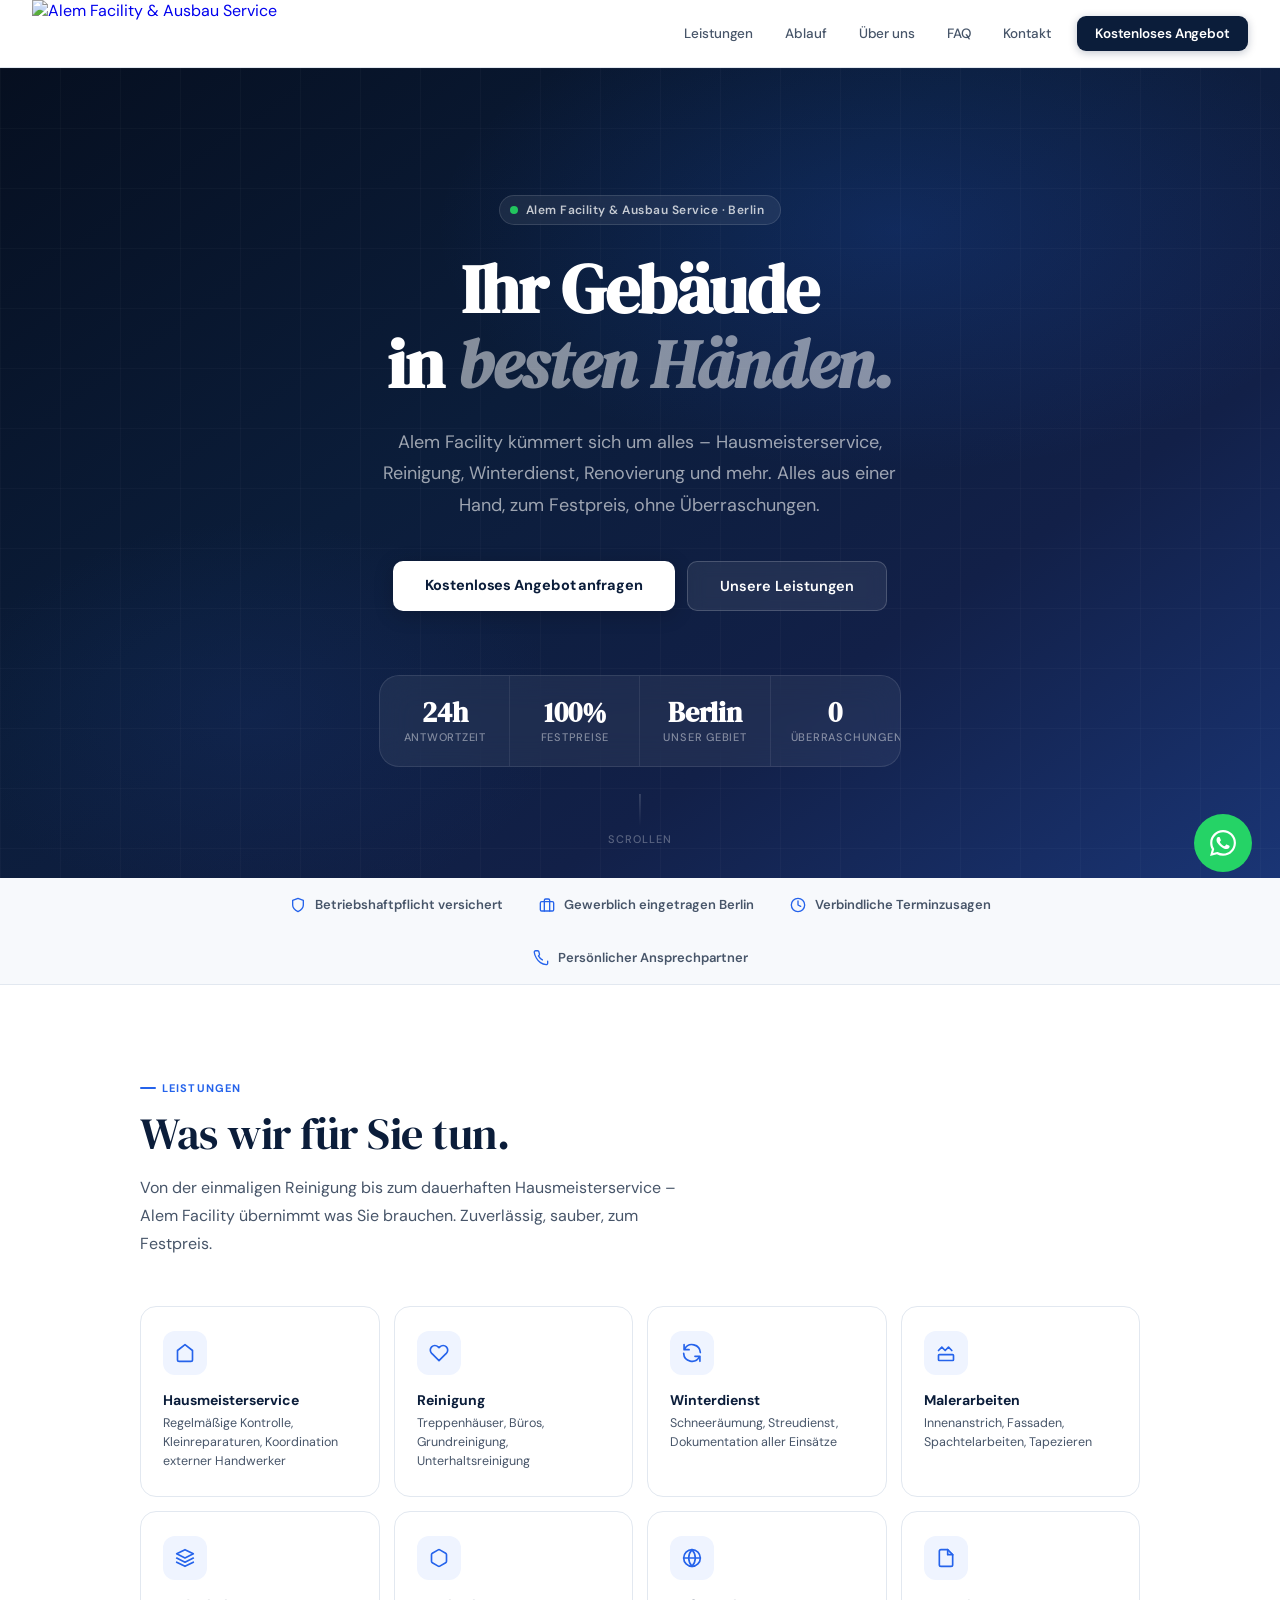
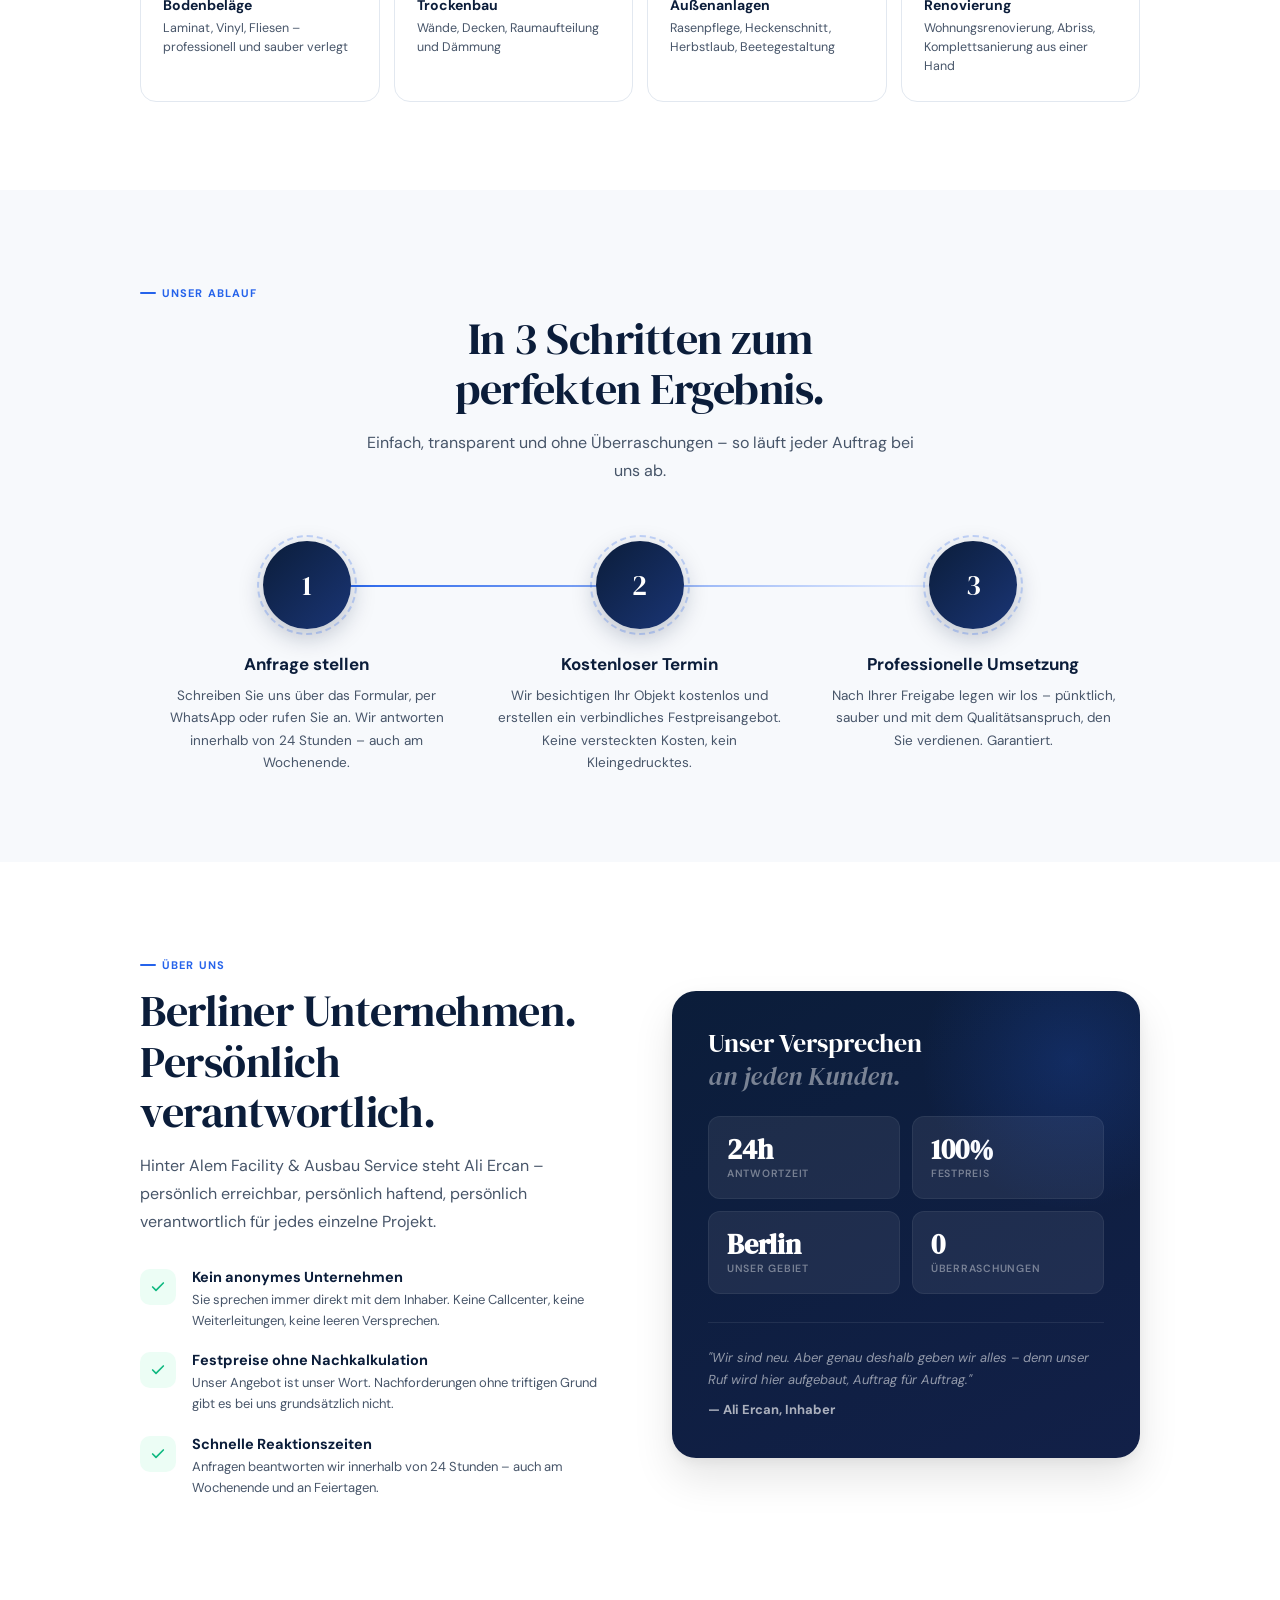
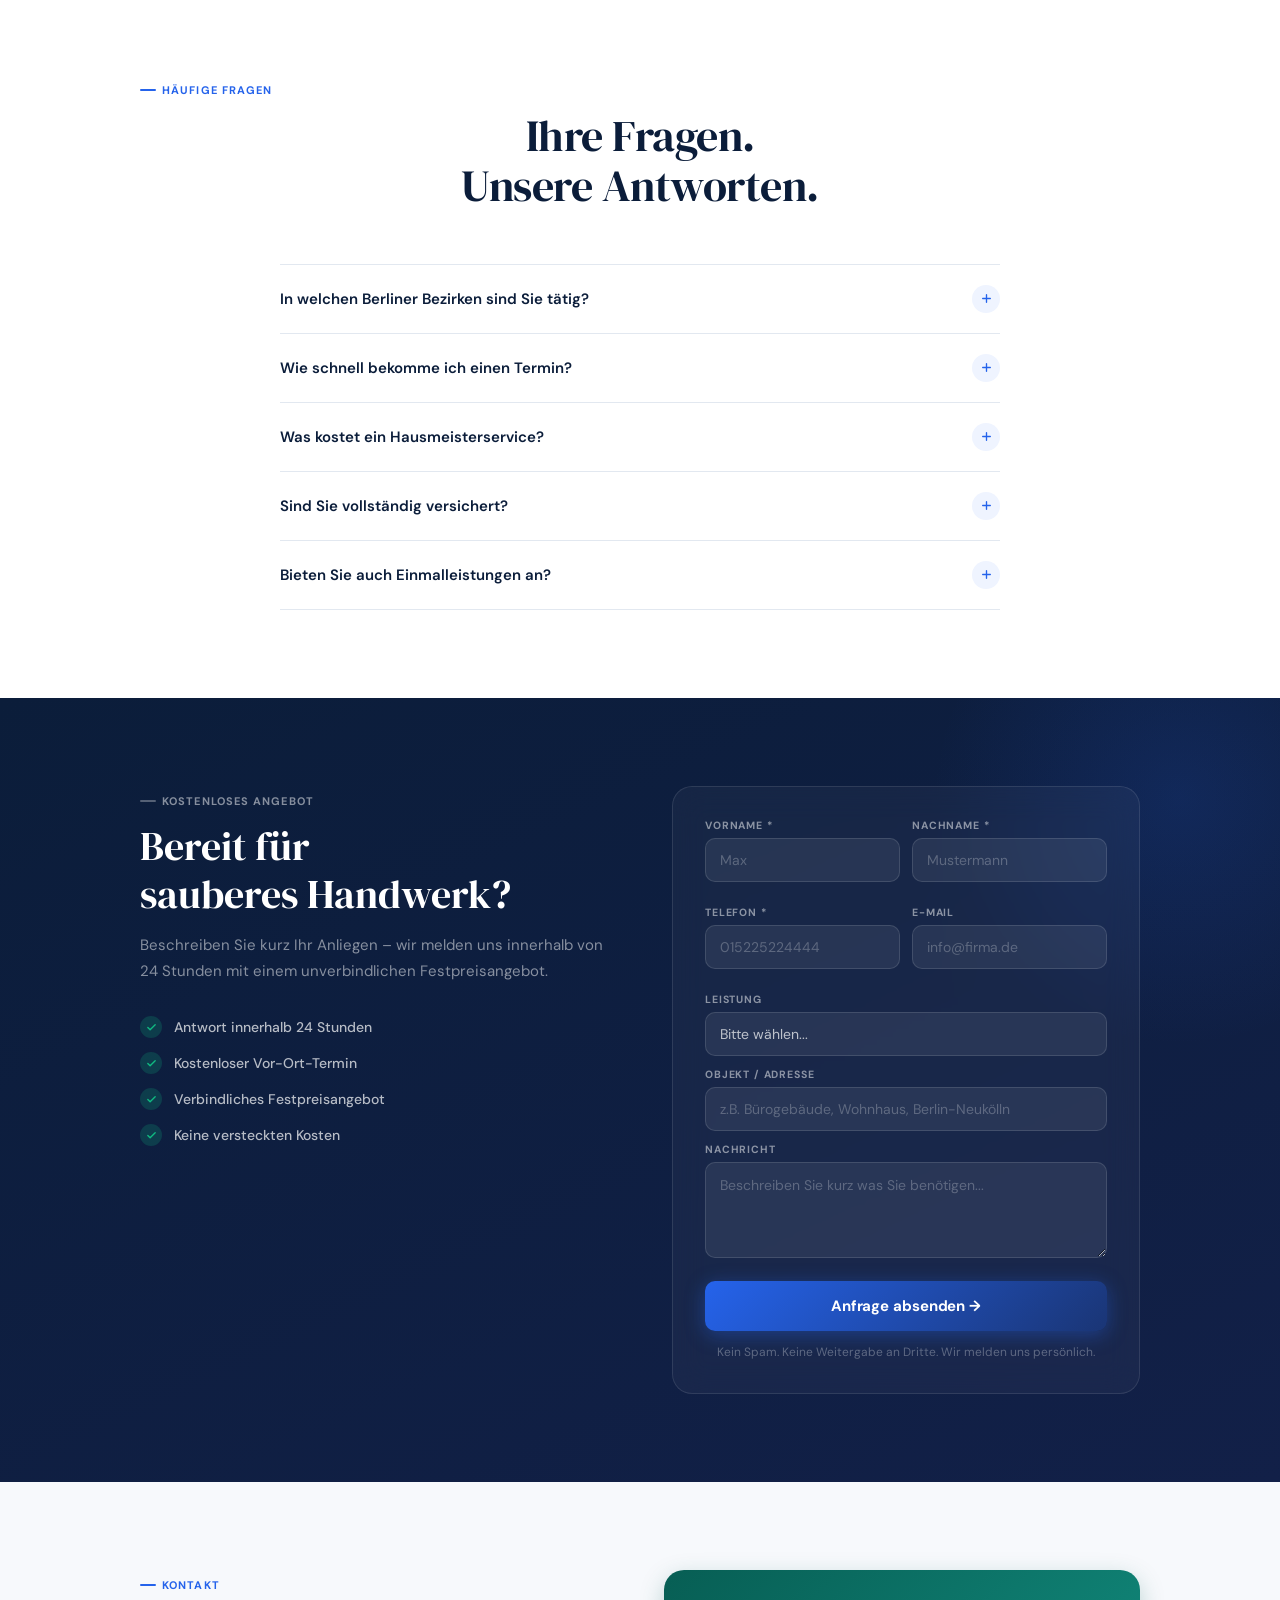
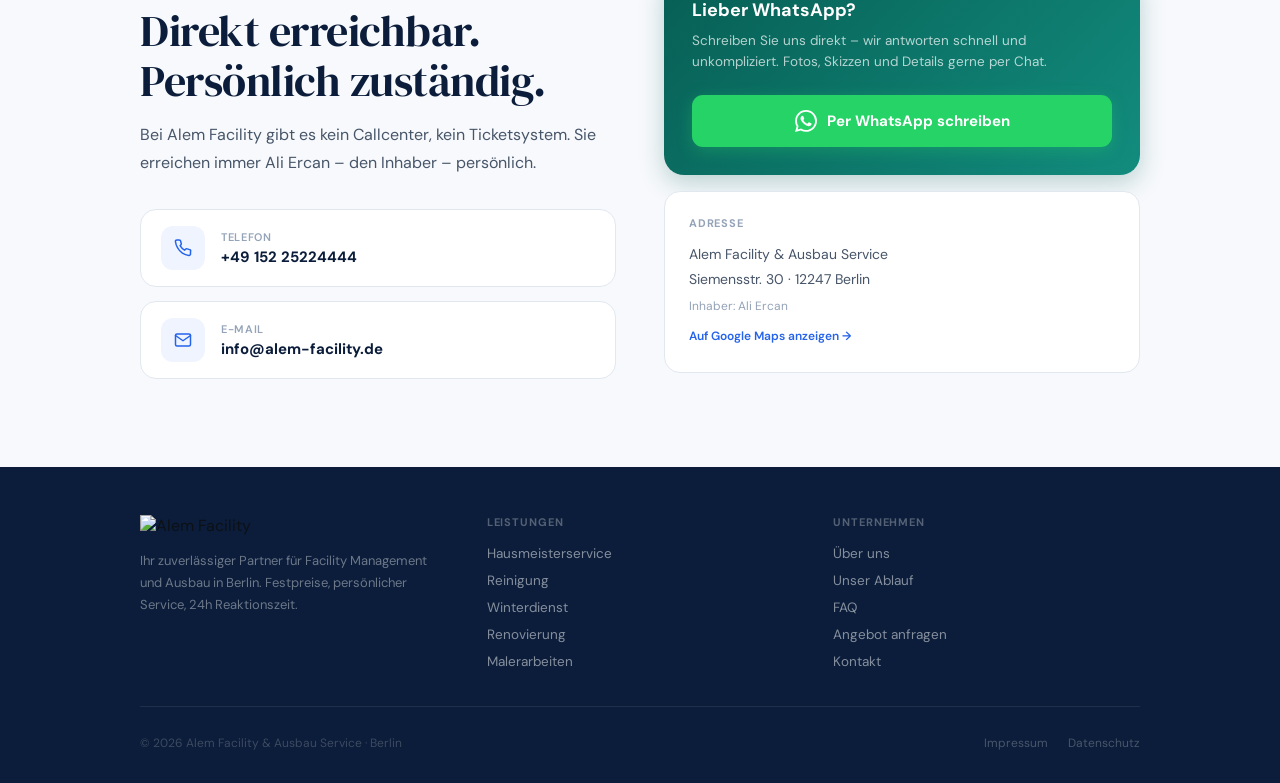
==== commit 81e8c02c: "Remove WA tooltip div causing white oval artifact on touch devices https://claude.ai/code/session_01" ====
--- a/website/index.html
+++ b/website/index.html
@@ -497,13 +497,7 @@
 }
 .wa-float:hover{transform:scale(1.1);box-shadow:0 8px 32px rgba(37,211,102,0.5)}
 .wa-float svg{width:26px;height:26px;fill:#fff}
-.wa-float-tooltip{
-  position:absolute;right:70px;
-  background:rgba(0,0,0,0.75);color:#fff;
-  font-size:12px;font-weight:600;padding:5px 10px;border-radius:6px;
-  white-space:nowrap;opacity:0;pointer-events:none;transition:opacity 0.2s;
-}
-.wa-float:hover .wa-float-tooltip{opacity:1}
+
 
 /* ─── BUTTONS ────────────────────────────────────────────── */
 .btn-primary{
@@ -566,8 +560,7 @@
 
 <!-- FLOATING WHATSAPP -->
 <a href="https://wa.me/4915225224444" class="wa-float" target="_blank" rel="noopener" aria-label="WhatsApp">
-  <div class="wa-float-tooltip">WhatsApp schreiben</div>
-  <svg viewBox="0 0 24 24" xmlns="http://www.w3.org/2000/svg"><path d="M17.472 14.382c-.297-.149-1.758-.867-2.03-.967-.273-.099-.471-.148-.67.15-.197.297-.767.966-.94 1.164-.173.199-.347.223-.644.075-.297-.15-1.255-.463-2.39-1.475-.883-.788-1.48-1.761-1.653-2.059-.173-.297-.018-.458.13-.606.134-.133.298-.347.446-.52.149-.174.198-.298.298-.497.099-.198.05-.371-.025-.52-.075-.149-.669-1.612-.916-2.207-.242-.579-.487-.5-.669-.51-.173-.008-.371-.01-.57-.01-.198 0-.52.074-.792.372-.272.297-1.04 1.016-1.04 2.479 0 1.462 1.065 2.875 1.213 3.074.149.198 2.096 3.2 5.077 4.487.709.306 1.262.489 1.694.625.712.227 1.36.195 1.871.118.571-.085 1.758-.719 2.006-1.413.248-.694.248-1.289.173-1.413-.074-.124-.272-.198-.57-.347m-5.421 7.403h-.004a9.87 9.87 0 0 1-5.031-1.378l-.361-.214-3.741.982.998-3.648-.235-.374a9.86 9.86 0 0 1-1.51-5.26c.001-5.45 4.436-9.884 9.888-9.884 2.64 0 5.122 1.03 6.988 2.898a9.825 9.825 0 0 1 2.893 6.994c-.003 5.45-4.437 9.884-9.885 9.884m8.413-18.297A11.815 11.815 0 0 0 12.05 0C5.495 0 .16 5.335.157 11.892c0 2.096.547 4.142 1.588 5.945L.057 24l6.305-1.654a11.882 11.882 0 0 0 5.683 1.448h.005c6.554 0 11.89-5.335 11.893-11.893a11.821 11.821 0 0 0-3.48-8.413z"/></svg>
+<svg viewBox="0 0 24 24" xmlns="http://www.w3.org/2000/svg"><path d="M17.472 14.382c-.297-.149-1.758-.867-2.03-.967-.273-.099-.471-.148-.67.15-.197.297-.767.966-.94 1.164-.173.199-.347.223-.644.075-.297-.15-1.255-.463-2.39-1.475-.883-.788-1.48-1.761-1.653-2.059-.173-.297-.018-.458.13-.606.134-.133.298-.347.446-.52.149-.174.198-.298.298-.497.099-.198.05-.371-.025-.52-.075-.149-.669-1.612-.916-2.207-.242-.579-.487-.5-.669-.51-.173-.008-.371-.01-.57-.01-.198 0-.52.074-.792.372-.272.297-1.04 1.016-1.04 2.479 0 1.462 1.065 2.875 1.213 3.074.149.198 2.096 3.2 5.077 4.487.709.306 1.262.489 1.694.625.712.227 1.36.195 1.871.118.571-.085 1.758-.719 2.006-1.413.248-.694.248-1.289.173-1.413-.074-.124-.272-.198-.57-.347m-5.421 7.403h-.004a9.87 9.87 0 0 1-5.031-1.378l-.361-.214-3.741.982.998-3.648-.235-.374a9.86 9.86 0 0 1-1.51-5.26c.001-5.45 4.436-9.884 9.888-9.884 2.64 0 5.122 1.03 6.988 2.898a9.825 9.825 0 0 1 2.893 6.994c-.003 5.45-4.437 9.884-9.885 9.884m8.413-18.297A11.815 11.815 0 0 0 12.05 0C5.495 0 .16 5.335.157 11.892c0 2.096.547 4.142 1.588 5.945L.057 24l6.305-1.654a11.882 11.882 0 0 0 5.683 1.448h.005c6.554 0 11.89-5.335 11.893-11.893a11.821 11.821 0 0 0-3.48-8.413z"/></svg>
 </a>
 
 
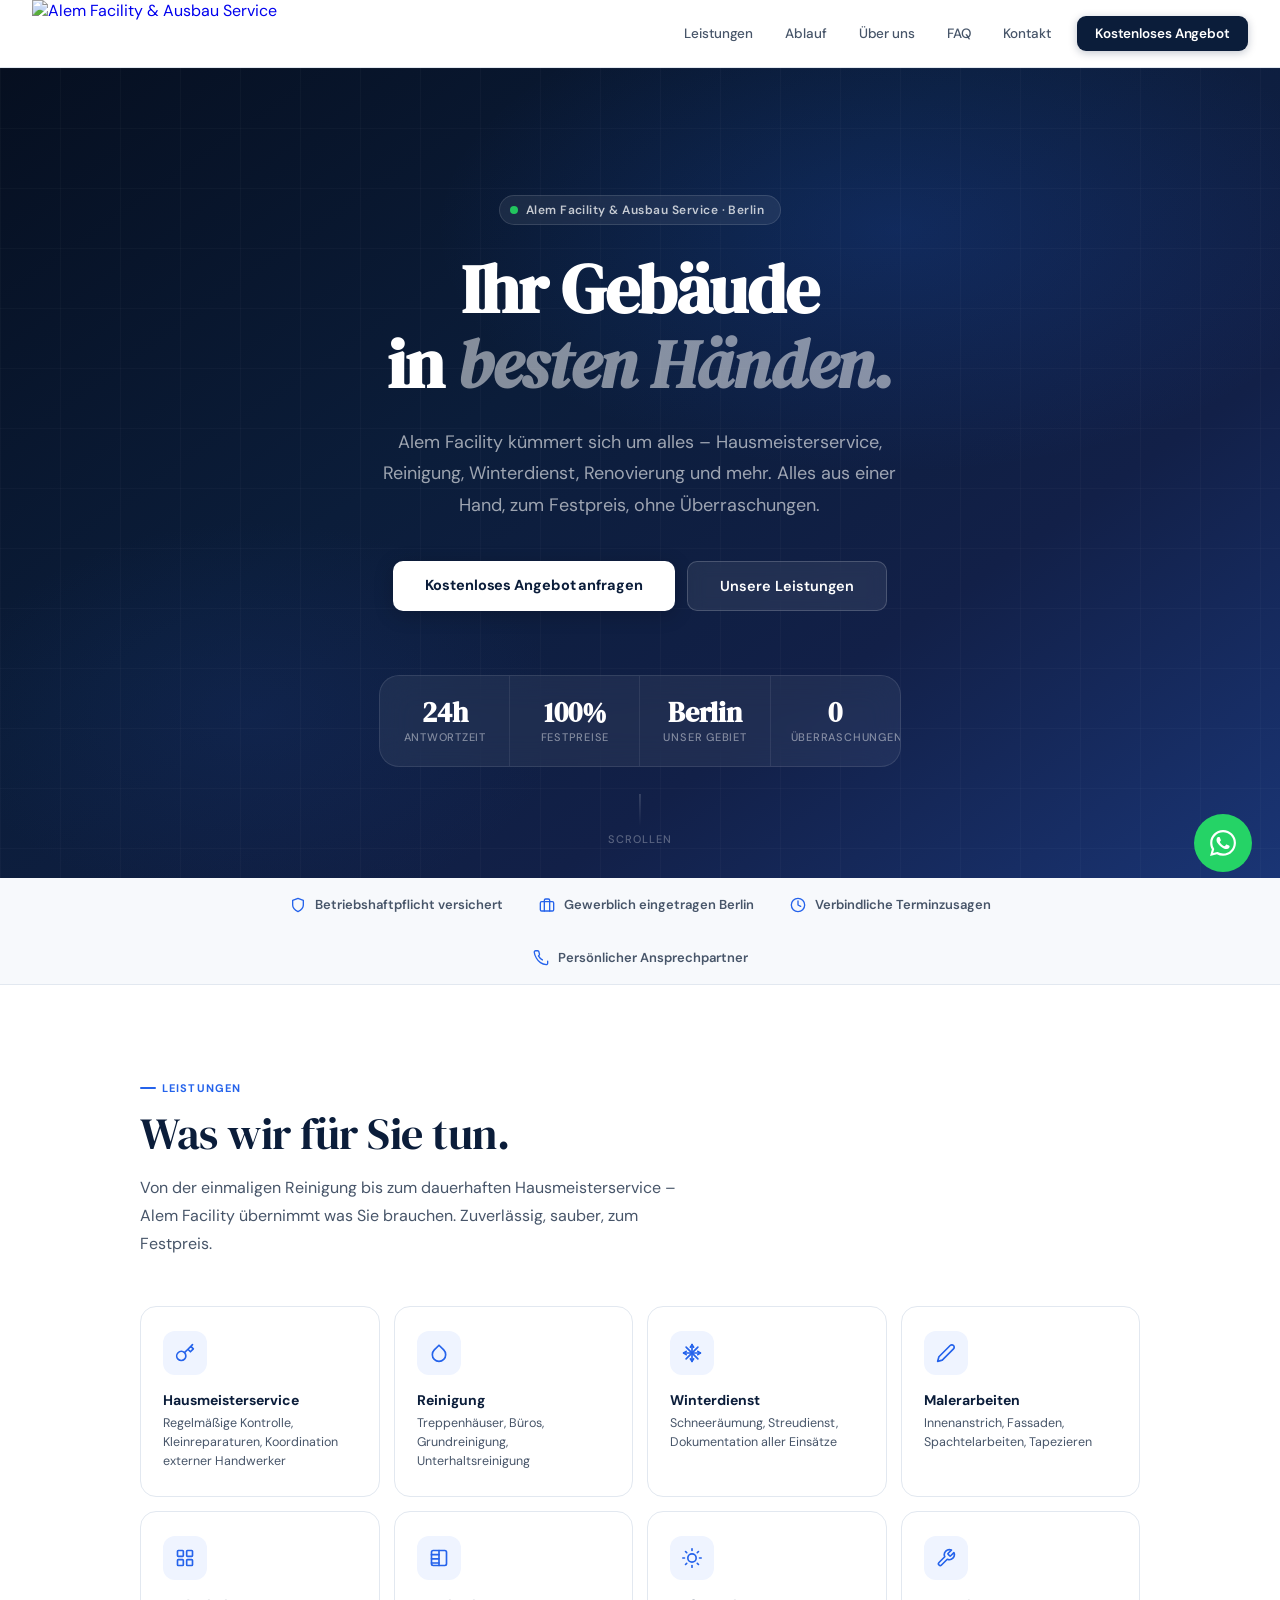
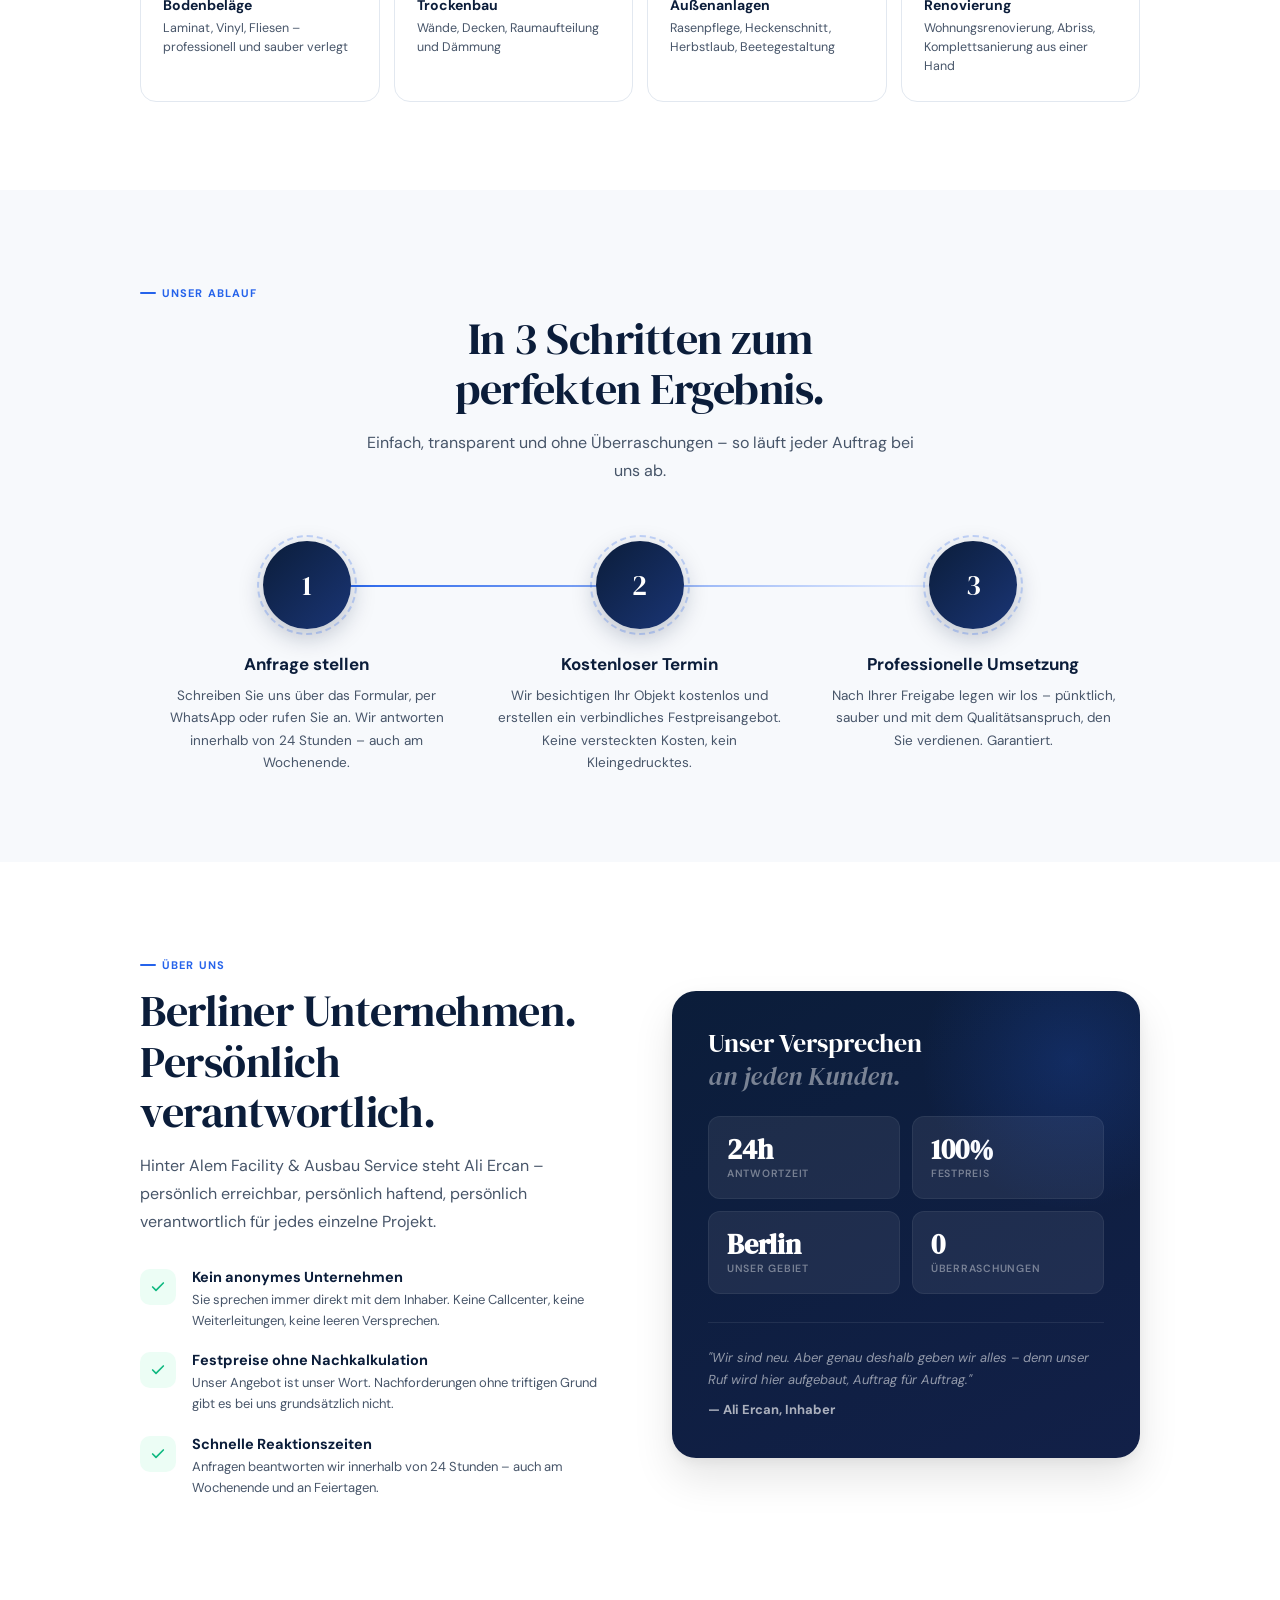
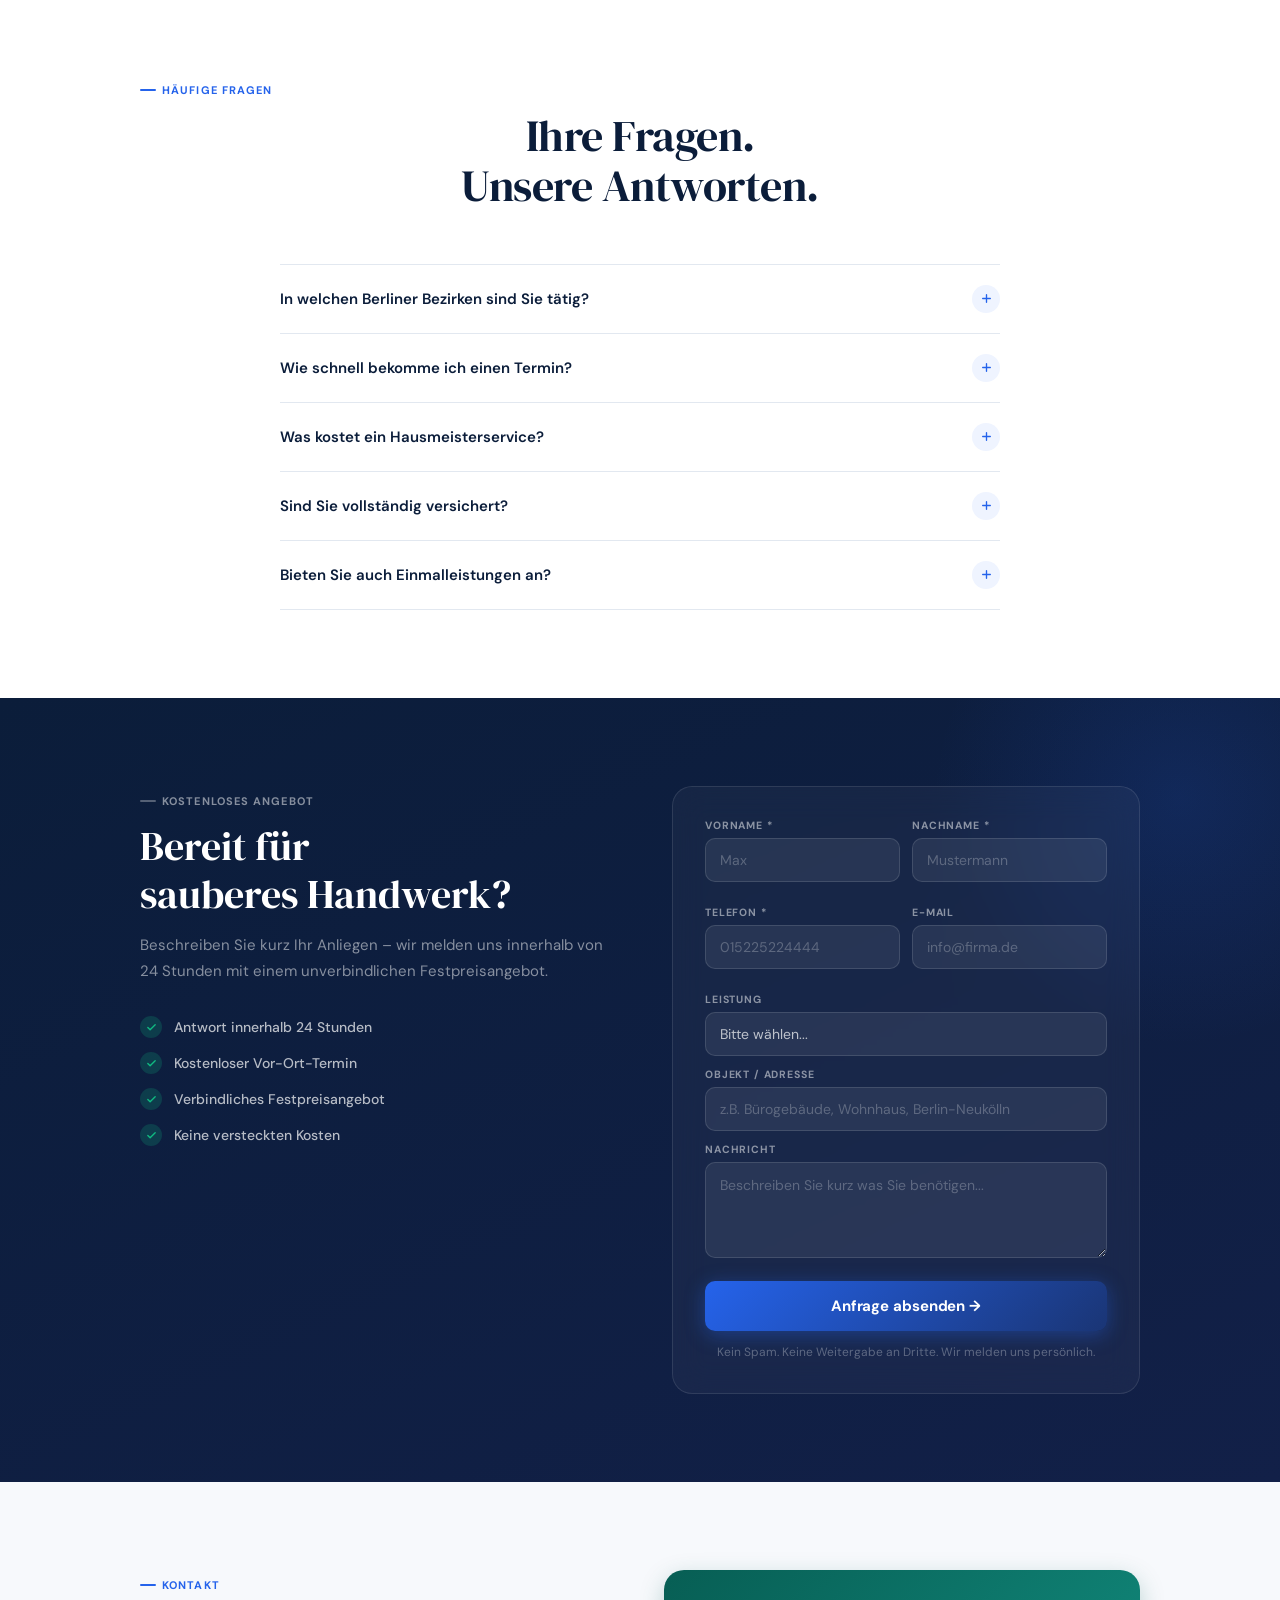
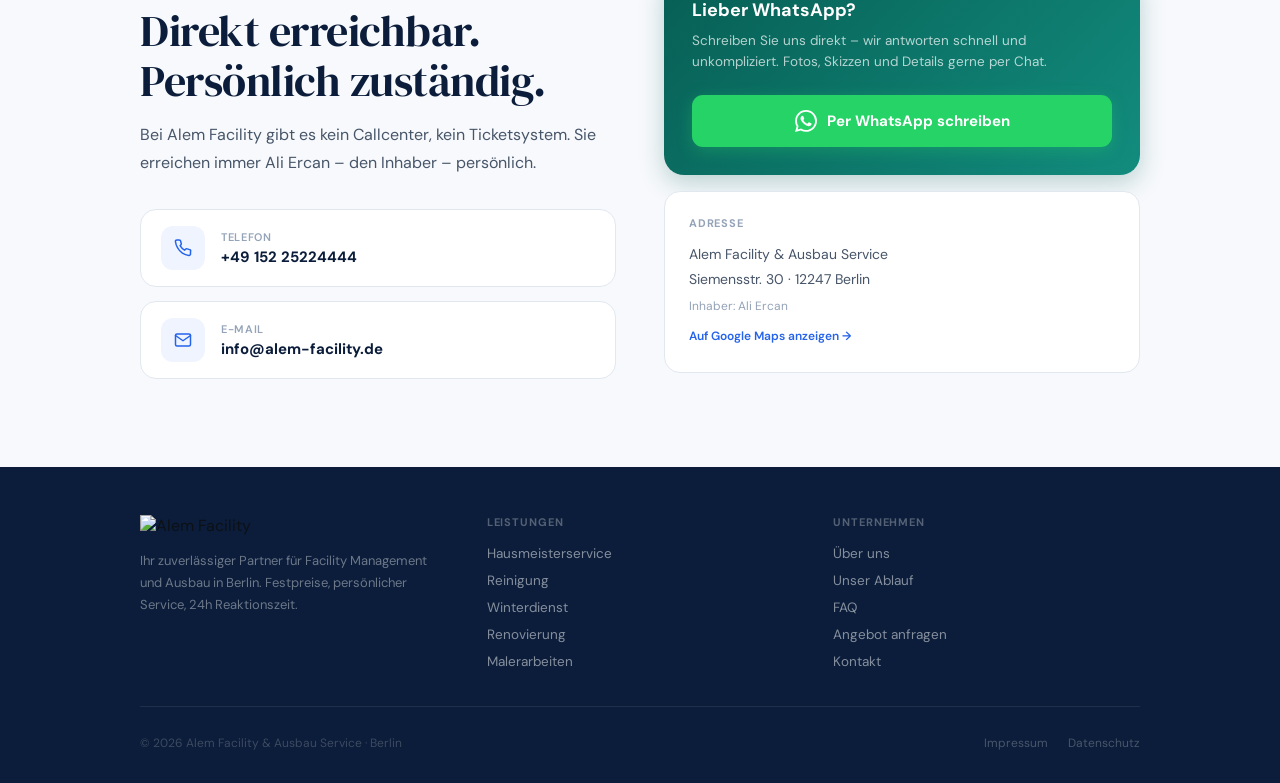
==== commit e5b27e63: "Replace service icons with contextually fitting ones; fix Impressum USt Icons (same Feather stroke s" ====
--- a/website/index.html
+++ b/website/index.html
@@ -659,42 +659,42 @@
     <p class="section-sub fade-up d2">Von der einmaligen Reinigung bis zum dauerhaften Hausmeisterservice – Alem Facility übernimmt was Sie brauchen. Zuverlässig, sauber, zum Festpreis.</p>
     <div class="leistungen-grid">
       <div class="leistung-card fade-up d1">
-        <div class="leistung-icon"><svg viewBox="0 0 24 24"><path d="M3 9l9-7 9 7v11a2 2 0 0 1-2 2H5a2 2 0 0 1-2-2z"/></svg></div>
+        <div class="leistung-icon"><svg viewBox="0 0 24 24"><path d="M21 2l-2 2m-7.61 7.61a5.5 5.5 0 1 1-7.778 7.778 5.5 5.5 0 0 1 7.777-7.777zm0 0L15.5 7.5m0 0l3 3L22 7l-3-3m-3.5 3.5L19 4"/></svg></div>
         <div class="leistung-name">Hausmeisterservice</div>
         <div class="leistung-desc">Regelmäßige Kontrolle, Kleinreparaturen, Koordination externer Handwerker</div>
       </div>
       <div class="leistung-card fade-up d2">
-        <div class="leistung-icon"><svg viewBox="0 0 24 24"><path d="M20.84 4.61a5.5 5.5 0 0 0-7.78 0L12 5.67l-1.06-1.06a5.5 5.5 0 0 0-7.78 7.78l1.06 1.06L12 21.23l7.78-7.78 1.06-1.06a5.5 5.5 0 0 0 0-7.78z"/></svg></div>
+        <div class="leistung-icon"><svg viewBox="0 0 24 24"><path d="M12 2.69l5.66 5.66a8 8 0 1 1-11.31 0z"/></svg></div>
         <div class="leistung-name">Reinigung</div>
         <div class="leistung-desc">Treppenhäuser, Büros, Grundreinigung, Unterhaltsreinigung</div>
       </div>
       <div class="leistung-card fade-up d3">
-        <div class="leistung-icon"><svg viewBox="0 0 24 24"><path d="M2.5 2v6h6M21.5 22v-6h-6"/><path d="M22 11.5A10 10 0 0 0 3.2 7.2M2 12.5a10 10 0 0 0 18.8 4.2"/></svg></div>
+        <div class="leistung-icon"><svg viewBox="0 0 24 24"><line x1="12" y1="2" x2="12" y2="22"/><line x1="2" y1="12" x2="22" y2="12"/><line x1="4.93" y1="4.93" x2="19.07" y2="19.07"/><line x1="19.07" y1="4.93" x2="4.93" y2="19.07"/><line x1="12" y1="2" x2="10" y2="5"/><line x1="12" y1="2" x2="14" y2="5"/><line x1="12" y1="22" x2="10" y2="19"/><line x1="12" y1="22" x2="14" y2="19"/><line x1="2" y1="12" x2="5" y2="10"/><line x1="2" y1="12" x2="5" y2="14"/><line x1="22" y1="12" x2="19" y2="10"/><line x1="22" y1="12" x2="19" y2="14"/></svg></div>
         <div class="leistung-name">Winterdienst</div>
         <div class="leistung-desc">Schneeräumung, Streudienst, Dokumentation aller Einsätze</div>
       </div>
       <div class="leistung-card fade-up d4">
-        <div class="leistung-icon"><svg viewBox="0 0 24 24"><path d="M3 9l4-4 4 4 4-4 4 4"/><rect x="3" y="14" width="18" height="7" rx="1"/></svg></div>
+        <div class="leistung-icon"><svg viewBox="0 0 24 24"><path d="M17 3a2.828 2.828 0 1 1 4 4L7.5 20.5 2 22l1.5-5.5L17 3z"/></svg></div>
         <div class="leistung-name">Malerarbeiten</div>
         <div class="leistung-desc">Innenanstrich, Fassaden, Spachtelarbeiten, Tapezieren</div>
       </div>
       <div class="leistung-card fade-up d1">
-        <div class="leistung-icon"><svg viewBox="0 0 24 24"><polygon points="12 2 2 7 12 12 22 7 12 2"/><polyline points="2 17 12 22 22 17"/><polyline points="2 12 12 17 22 12"/></svg></div>
+        <div class="leistung-icon"><svg viewBox="0 0 24 24"><rect x="3" y="3" width="7" height="7" rx="1"/><rect x="14" y="3" width="7" height="7" rx="1"/><rect x="14" y="14" width="7" height="7" rx="1"/><rect x="3" y="14" width="7" height="7" rx="1"/></svg></div>
         <div class="leistung-name">Bodenbeläge</div>
         <div class="leistung-desc">Laminat, Vinyl, Fliesen – professionell und sauber verlegt</div>
       </div>
       <div class="leistung-card fade-up d2">
-        <div class="leistung-icon"><svg viewBox="0 0 24 24"><path d="M21 16V8a2 2 0 0 0-1-1.73l-7-4a2 2 0 0 0-2 0l-7 4A2 2 0 0 0 3 8v8a2 2 0 0 0 1 1.73l7 4a2 2 0 0 0 2 0l7-4A2 2 0 0 0 21 16z"/></svg></div>
+        <div class="leistung-icon"><svg viewBox="0 0 24 24"><rect x="3" y="3" width="18" height="18" rx="2"/><line x1="12" y1="3" x2="12" y2="21"/><line x1="3" y1="8" x2="12" y2="8"/><line x1="3" y1="13" x2="12" y2="13"/><line x1="3" y1="18" x2="12" y2="18"/></svg></div>
         <div class="leistung-name">Trockenbau</div>
         <div class="leistung-desc">Wände, Decken, Raumaufteilung und Dämmung</div>
       </div>
       <div class="leistung-card fade-up d3">
-        <div class="leistung-icon"><svg viewBox="0 0 24 24"><circle cx="12" cy="12" r="10"/><line x1="2" y1="12" x2="22" y2="12"/><path d="M12 2a15.3 15.3 0 0 1 4 10 15.3 15.3 0 0 1-4 10 15.3 15.3 0 0 1-4-10 15.3 15.3 0 0 1 4-10z"/></svg></div>
+        <div class="leistung-icon"><svg viewBox="0 0 24 24"><circle cx="12" cy="12" r="5"/><line x1="12" y1="1" x2="12" y2="3"/><line x1="12" y1="21" x2="12" y2="23"/><line x1="4.22" y1="4.22" x2="5.64" y2="5.64"/><line x1="18.36" y1="18.36" x2="19.78" y2="19.78"/><line x1="1" y1="12" x2="3" y2="12"/><line x1="21" y1="12" x2="23" y2="12"/><line x1="4.22" y1="19.78" x2="5.64" y2="18.36"/><line x1="18.36" y1="5.64" x2="19.78" y2="4.22"/></svg></div>
         <div class="leistung-name">Außenanlagen</div>
         <div class="leistung-desc">Rasenpflege, Heckenschnitt, Herbstlaub, Beetegestaltung</div>
       </div>
       <div class="leistung-card fade-up d4">
-        <div class="leistung-icon"><svg viewBox="0 0 24 24"><path d="M14 2H6a2 2 0 0 0-2 2v16a2 2 0 0 0 2 2h12a2 2 0 0 0 2-2V8z"/><polyline points="14 2 14 8 20 8"/></svg></div>
+        <div class="leistung-icon"><svg viewBox="0 0 24 24"><path d="M14.7 6.3a1 1 0 0 0 0 1.4l1.6 1.6a1 1 0 0 0 1.4 0l3.77-3.77a6 6 0 0 1-7.94 7.94l-6.91 6.91a2.12 2.12 0 0 1-3-3l6.91-6.91a6 6 0 0 1 7.94-7.94l-3.76 3.76z"/></svg></div>
         <div class="leistung-name">Renovierung</div>
         <div class="leistung-desc">Wohnungsrenovierung, Abriss, Komplettsanierung aus einer Hand</div>
       </div>
@@ -1109,8 +1109,8 @@
       <p>Alem Facility &amp; Ausbau Service<br>Inhaber: Ali Ercan<br>Siemensstr. 30<br>12247 Berlin</p>
       <h3>Kontakt</h3>
       <p>Telefon: <a href="tel:+4915225224444">+49 152 25224444</a><br>E-Mail: <a href="mailto:info@alem-facility.de">info@alem-facility.de</a></p>
-      <h3>Umsatzsteuer</h3>
-      <p>Kleinunternehmer gemäß § 19 UStG. Es wird keine Umsatzsteuer ausgewiesen.</p>
+      <h3>Umsatzsteuer-Identifikationsnummer</h3>
+      <p>Die Umsatzsteuer-Identifikationsnummer gemäß § 27a UStG wird nachträglich ergänzt.</p>
       <h3>Berufsbezeichnung</h3>
       <p>Gewerbetreibender, eingetragen beim Gewerbeamt Berlin.</p>
       <h3>Verantwortlich für den Inhalt nach § 55 Abs. 2 RStV</h3>
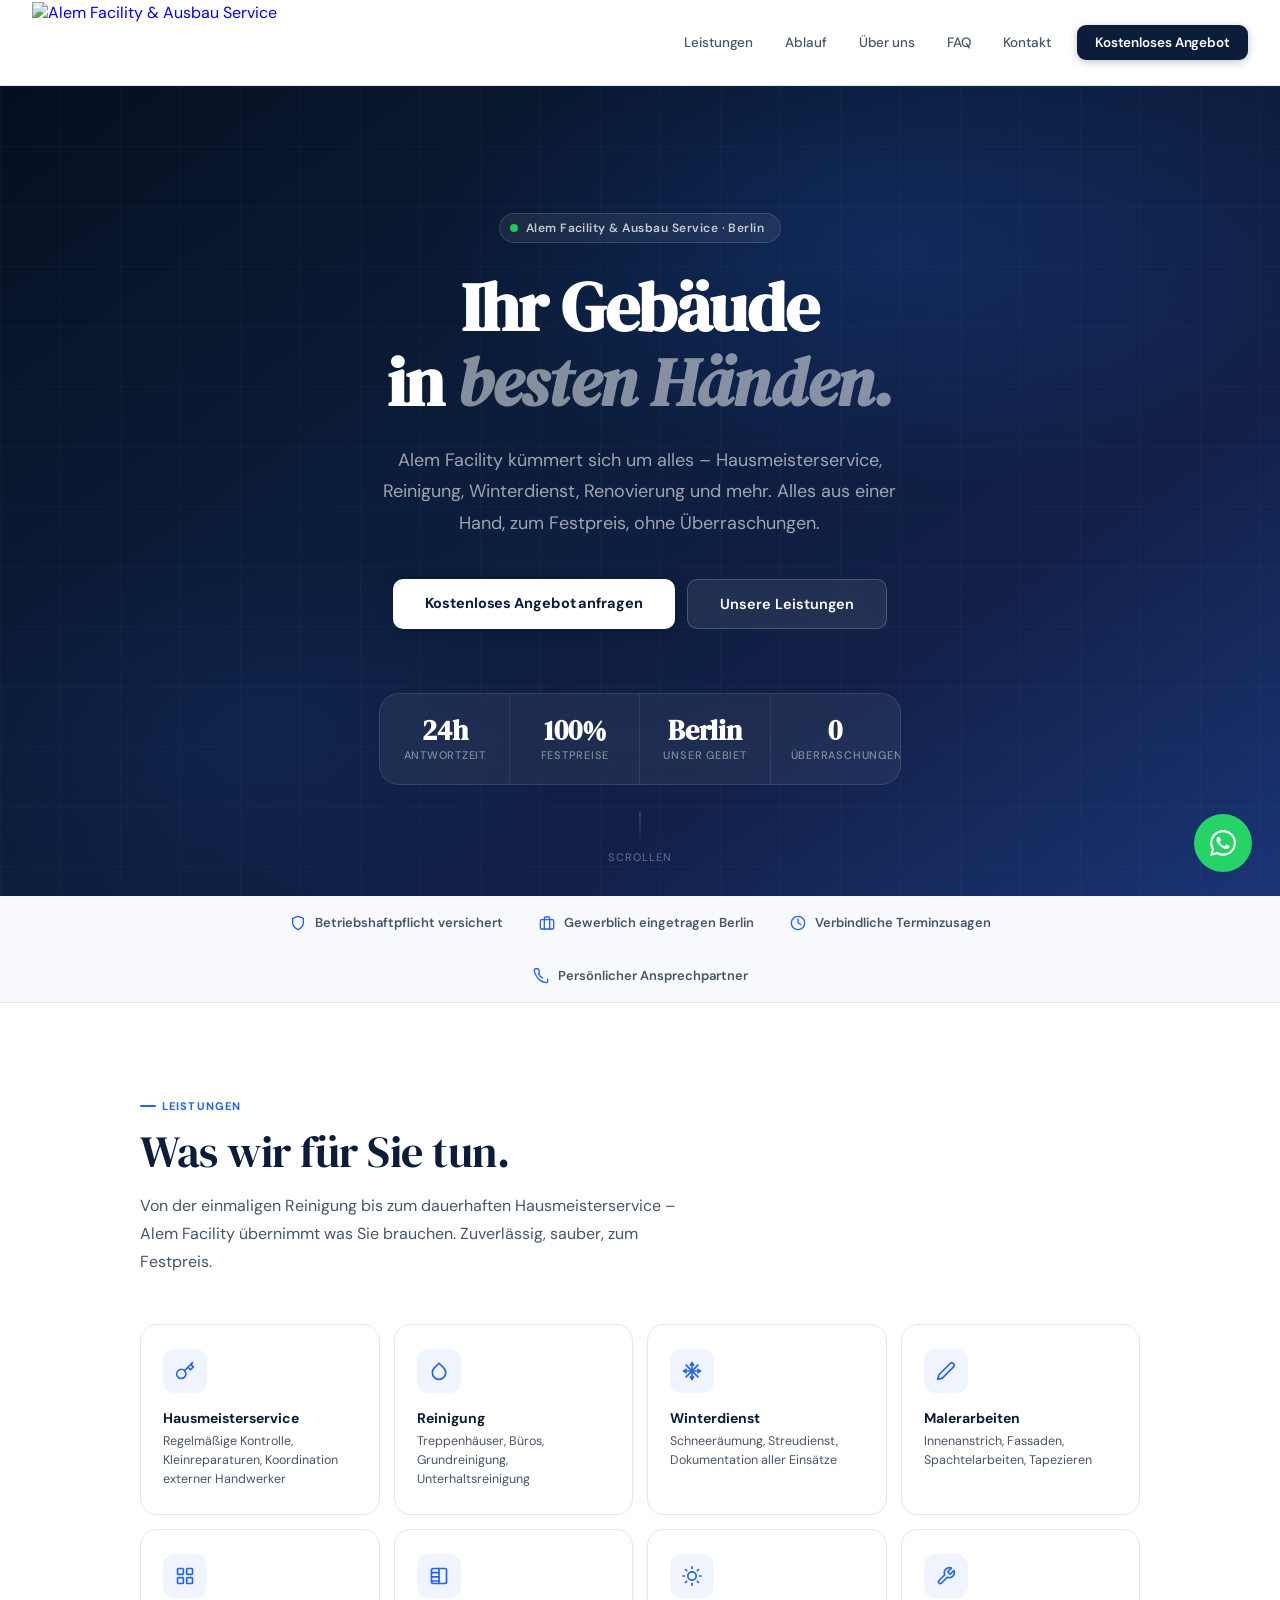
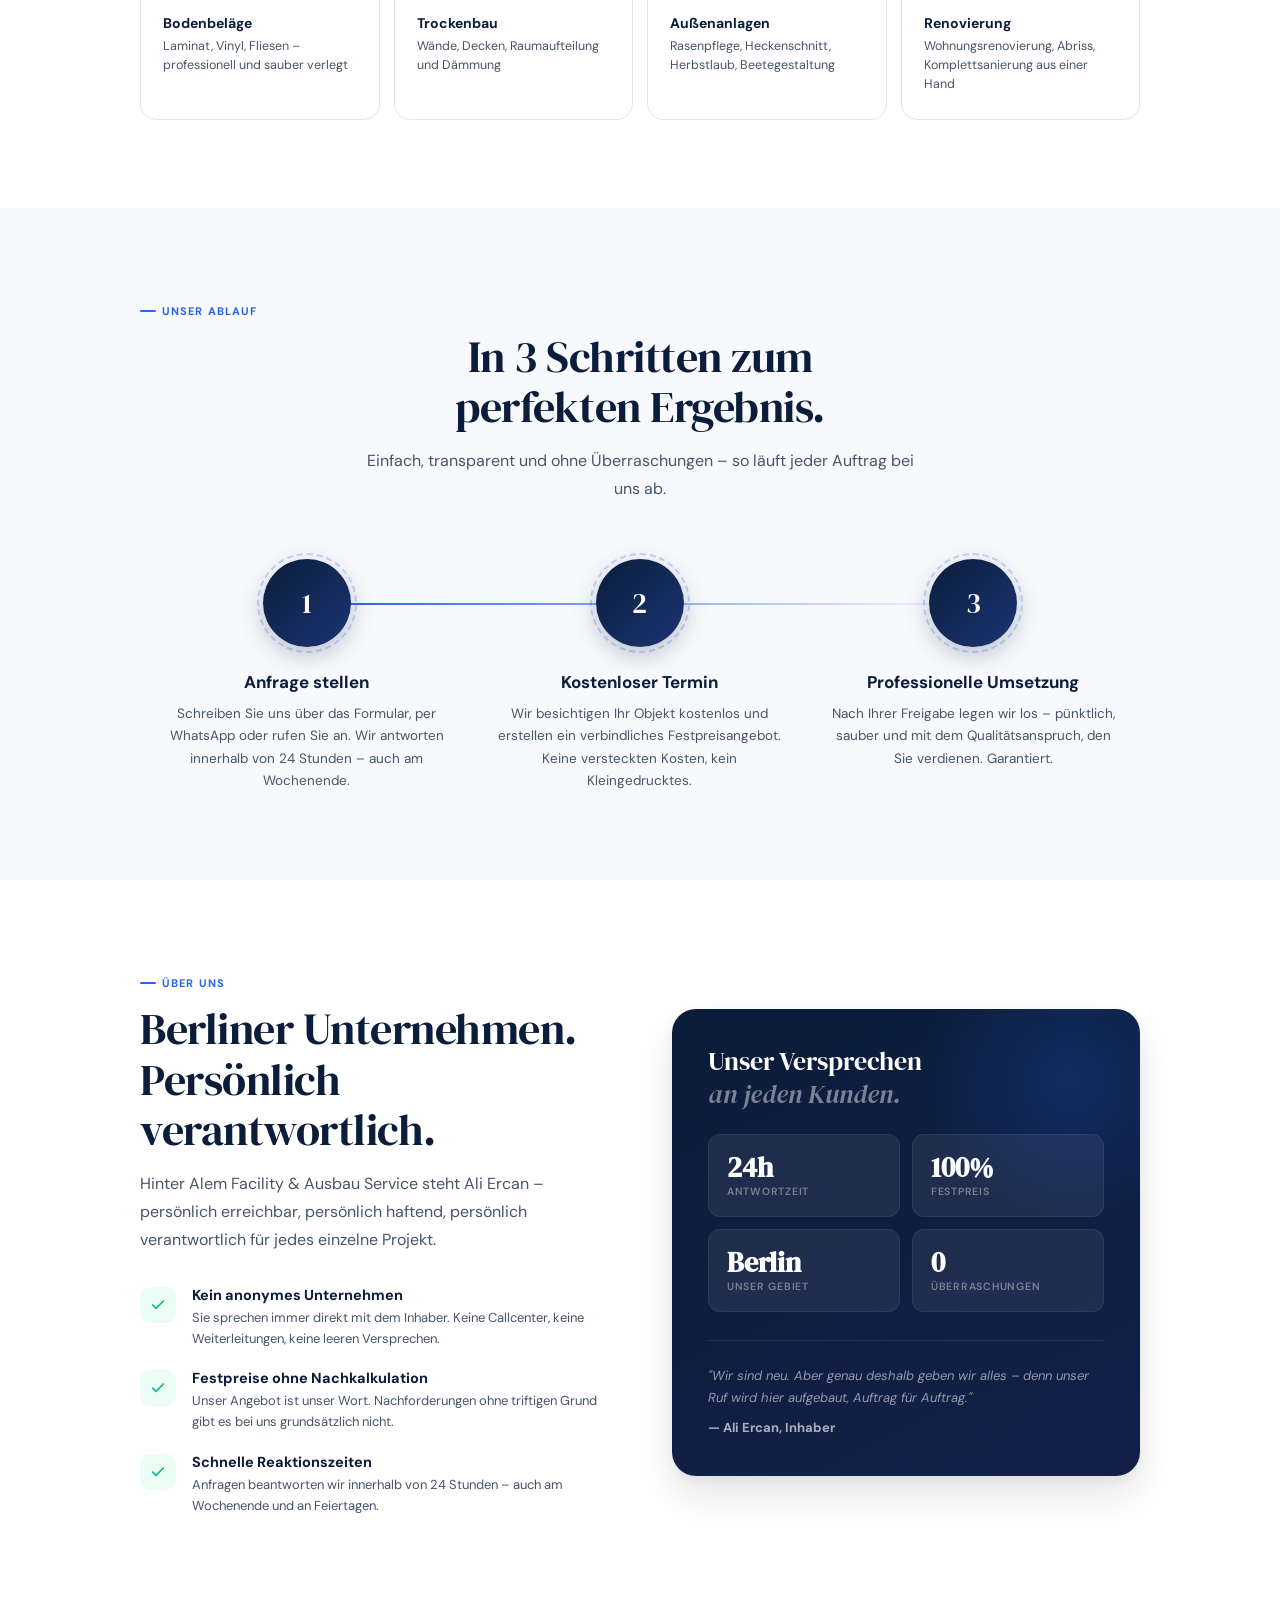
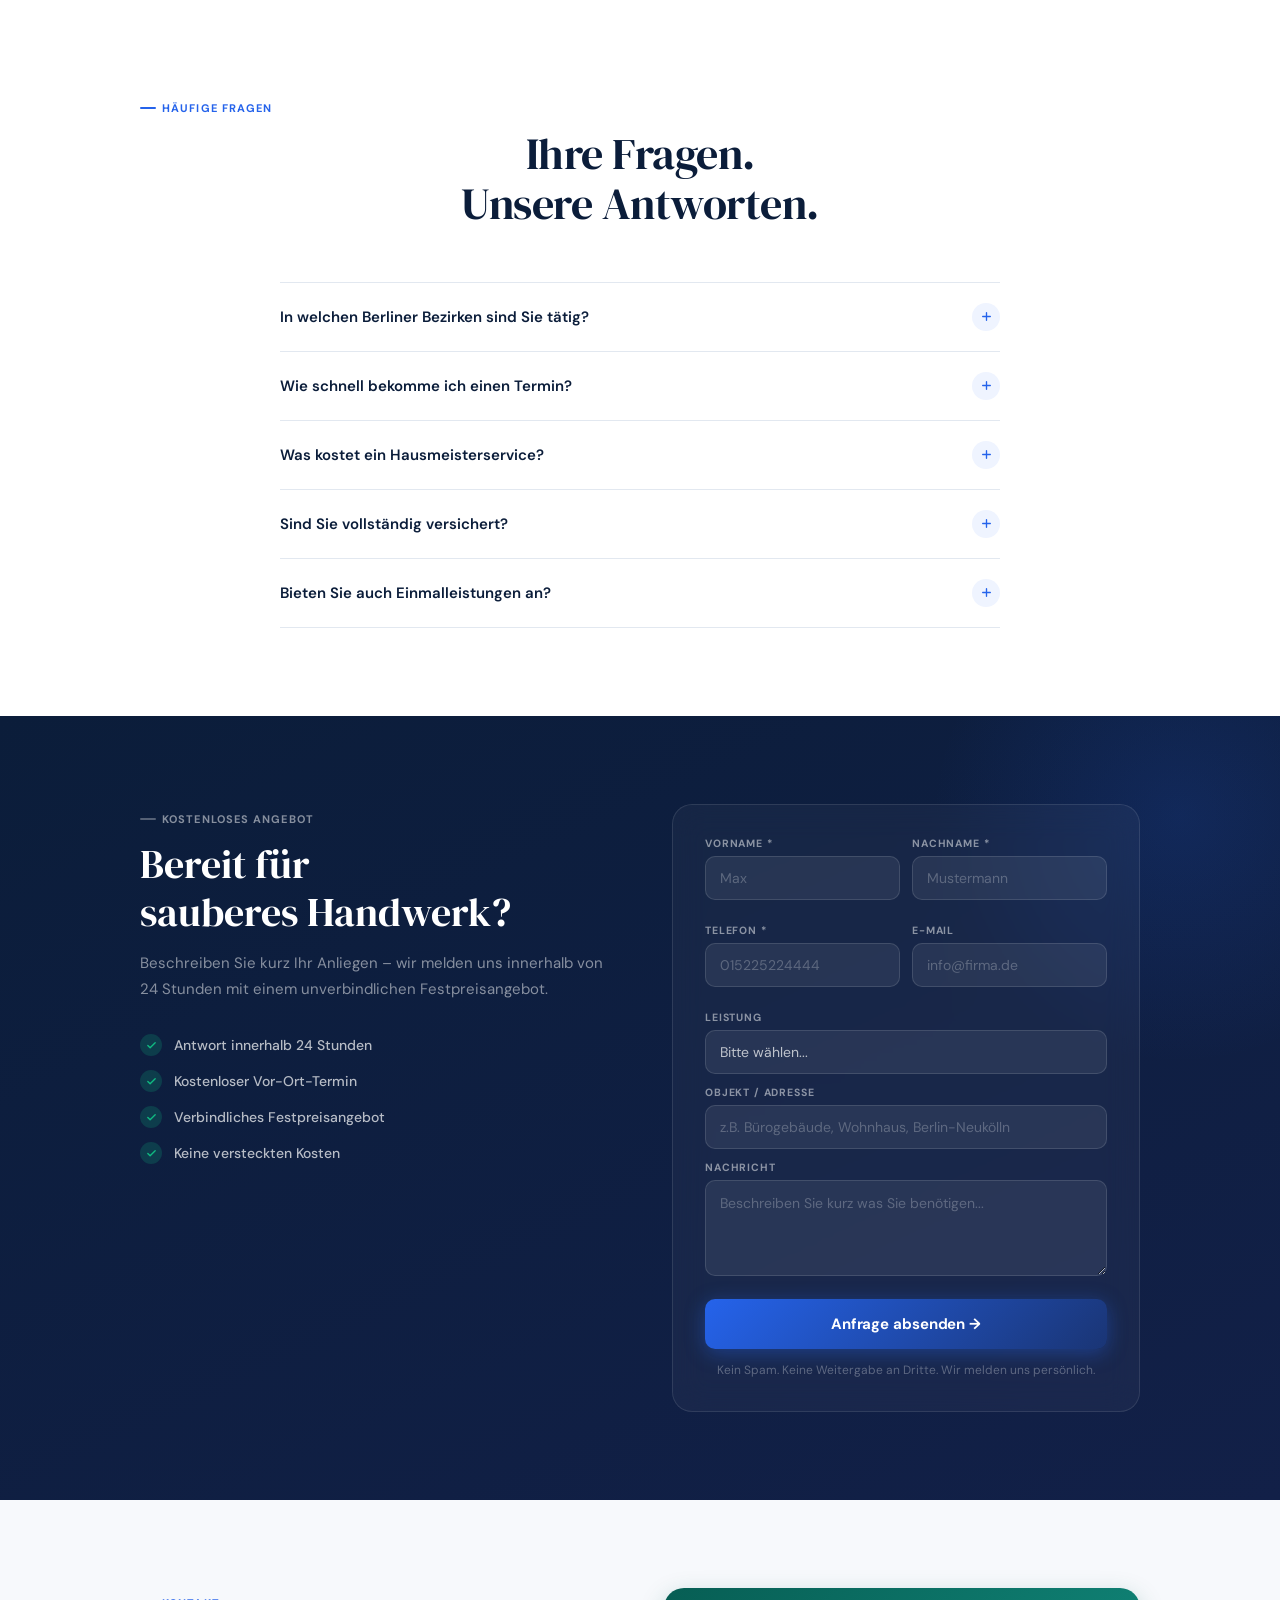
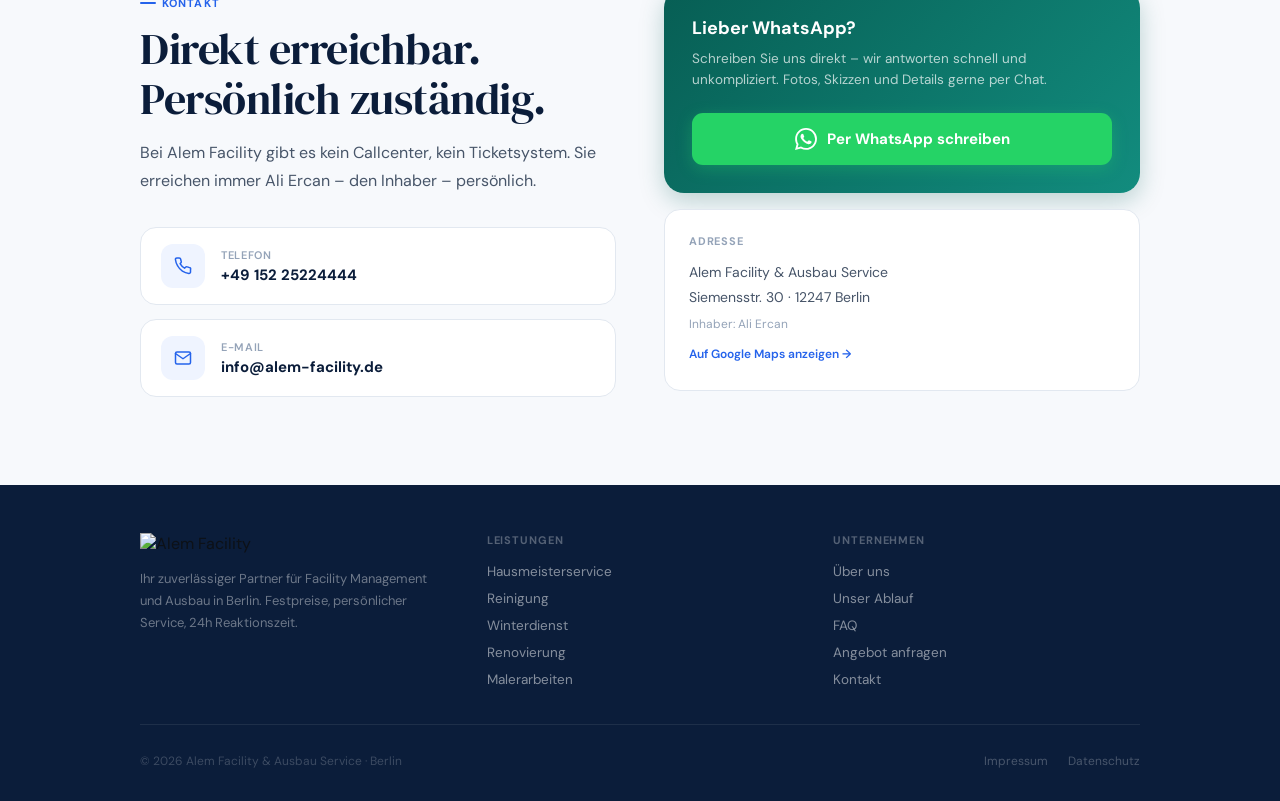
==== commit f76cf0de: "Increase logo size: nav 82px (nav bar 86px tall), footer 90px Also update mobile nav height and mobi" ====
--- a/website/index.html
+++ b/website/index.html
@@ -67,13 +67,13 @@
   background:rgba(255,255,255,0.92);
   backdrop-filter:blur(20px);-webkit-backdrop-filter:blur(20px);
   border-bottom:1px solid var(--border);
-  padding:0 32px;height:68px;
+  padding:0 32px;height:86px;
   display:flex;align-items:center;justify-content:space-between;
   transition:box-shadow 0.3s;
 }
 nav.scrolled{box-shadow:var(--shadow)}
 .nav-logo{display:flex;align-items:center;text-decoration:none;flex-shrink:0}
-.nav-logo img{height:68px;width:auto;object-fit:contain}
+.nav-logo img{height:82px;width:auto;object-fit:contain}
 .nav-links{display:flex;align-items:center;gap:4px}
 .nav-link{
   padding:8px 14px;font-size:13.5px;font-weight:500;
@@ -96,7 +96,7 @@
 
 /* ─── MOBILE MENU ────────────────────────────────────────── */
 .mobile-menu{
-  display:none;position:fixed;top:68px;left:0;right:0;bottom:0;
+  display:none;position:fixed;top:86px;left:0;right:0;bottom:0;
   background:var(--white);z-index:199;padding:24px 20px;
   flex-direction:column;gap:8px;border-top:1px solid var(--border);
   overflow-y:auto;animation:slideDown 0.2s ease;
@@ -472,7 +472,7 @@
   padding-bottom:36px;border-bottom:1px solid rgba(255,255,255,0.08);
   margin-bottom:28px;
 }
-.footer-brand img{height:66px;width:auto;object-fit:contain;margin-bottom:14px}
+.footer-brand img{height:90px;width:auto;object-fit:contain;margin-bottom:14px}
 .footer-brand-text{font-size:13px;color:rgba(255,255,255,0.4);line-height:1.7}
 .footer-col-title{font-size:11px;font-weight:700;color:rgba(255,255,255,0.3);text-transform:uppercase;letter-spacing:0.08em;margin-bottom:16px}
 .footer-col-links{display:flex;flex-direction:column;gap:10px}
@@ -520,7 +520,9 @@
   .footer-top{grid-template-columns:1fr;gap:28px}
 }
 @media(max-width:768px){
-  nav{padding:0 20px}
+  nav{padding:0 20px;height:76px}
+  .nav-logo img{height:70px}
+  .mobile-menu{top:76px}
   .nav-links{display:none}
   .nav-mobile-btn{display:flex}
   .hero{padding:72px 20px 64px;min-height:auto}
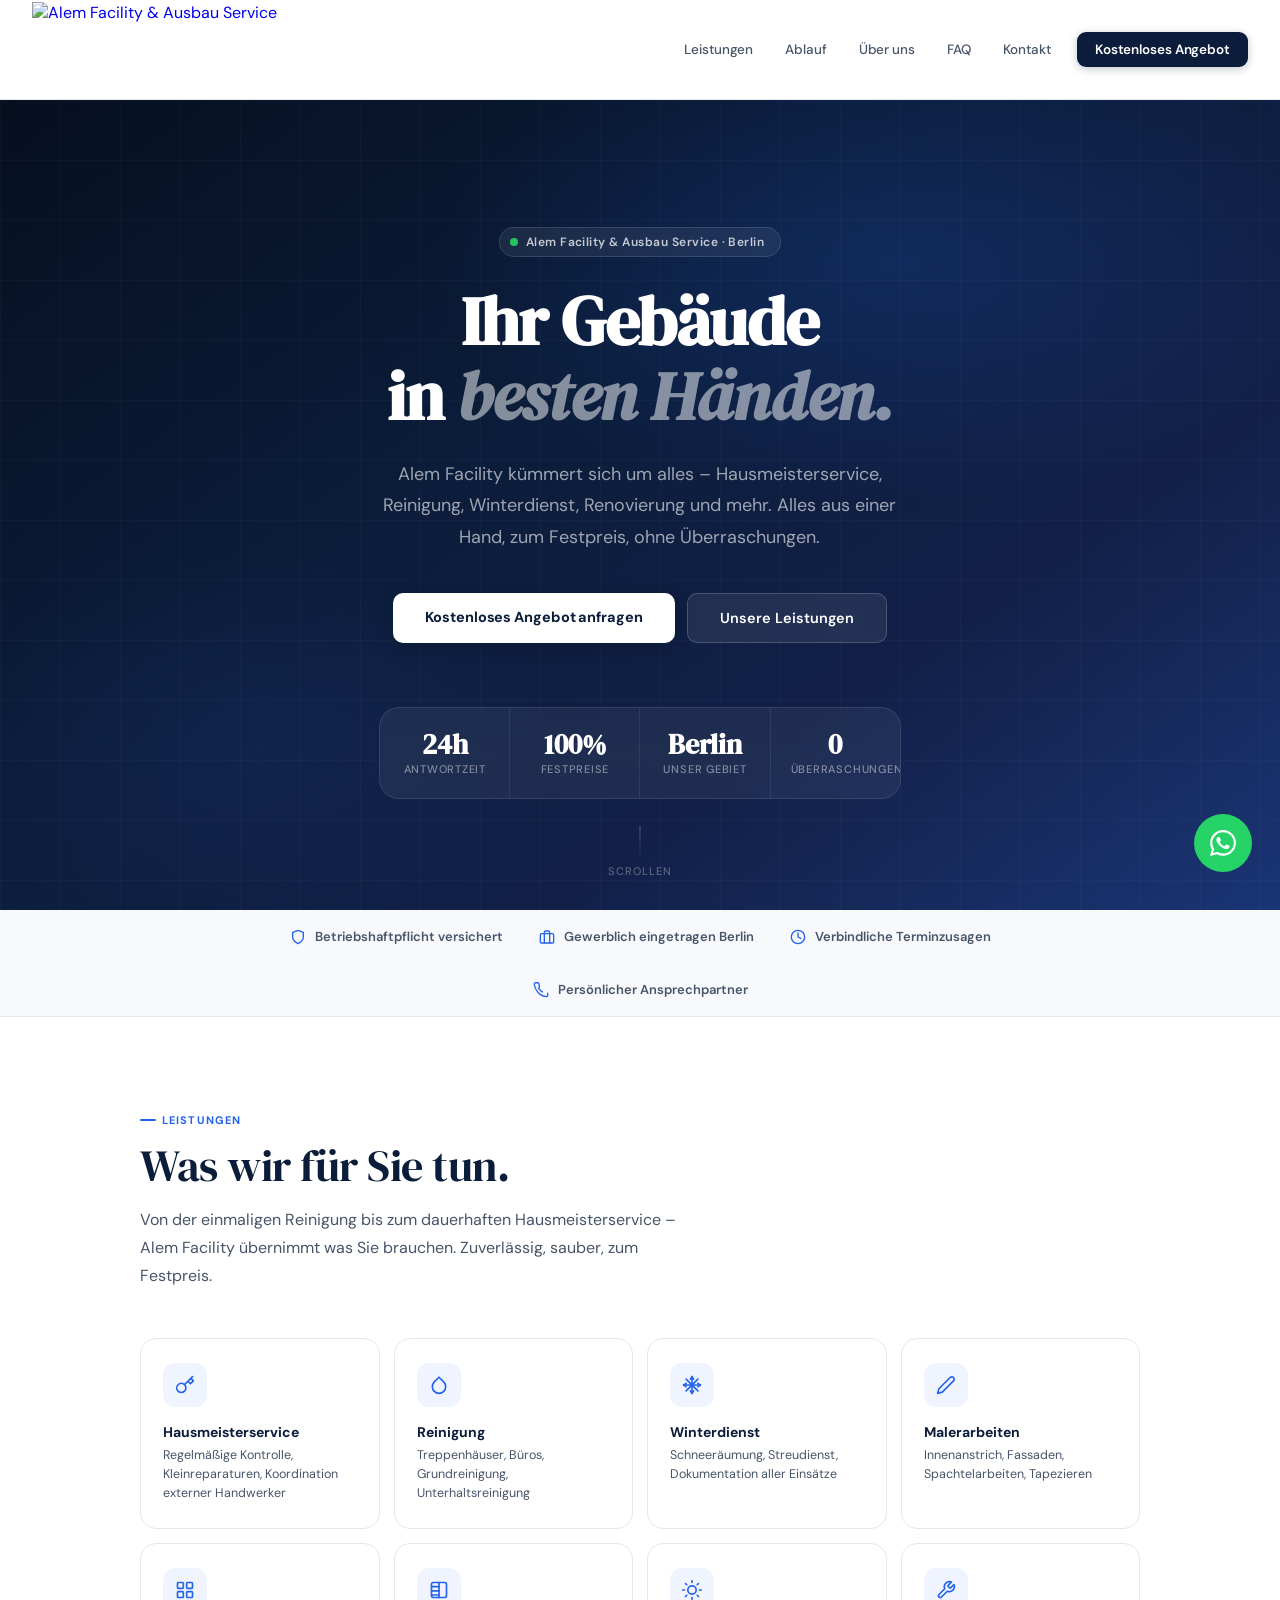
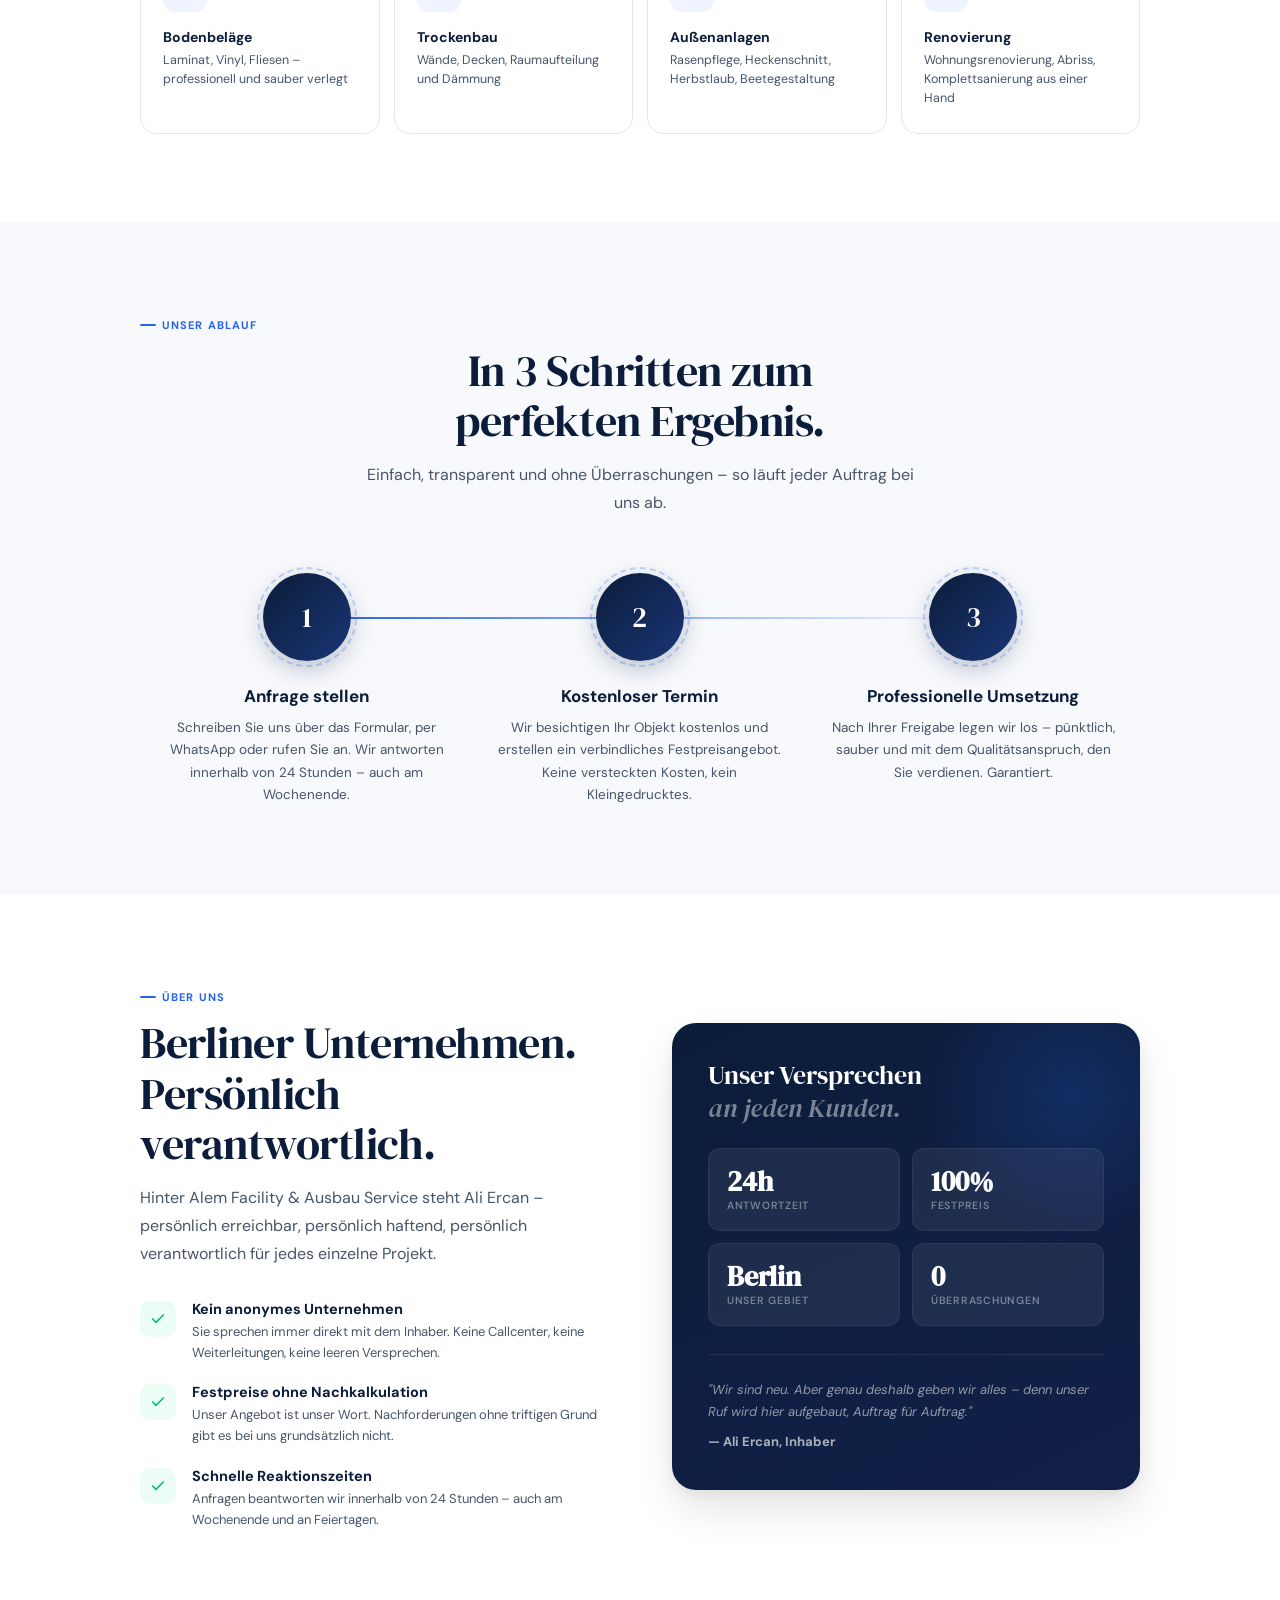
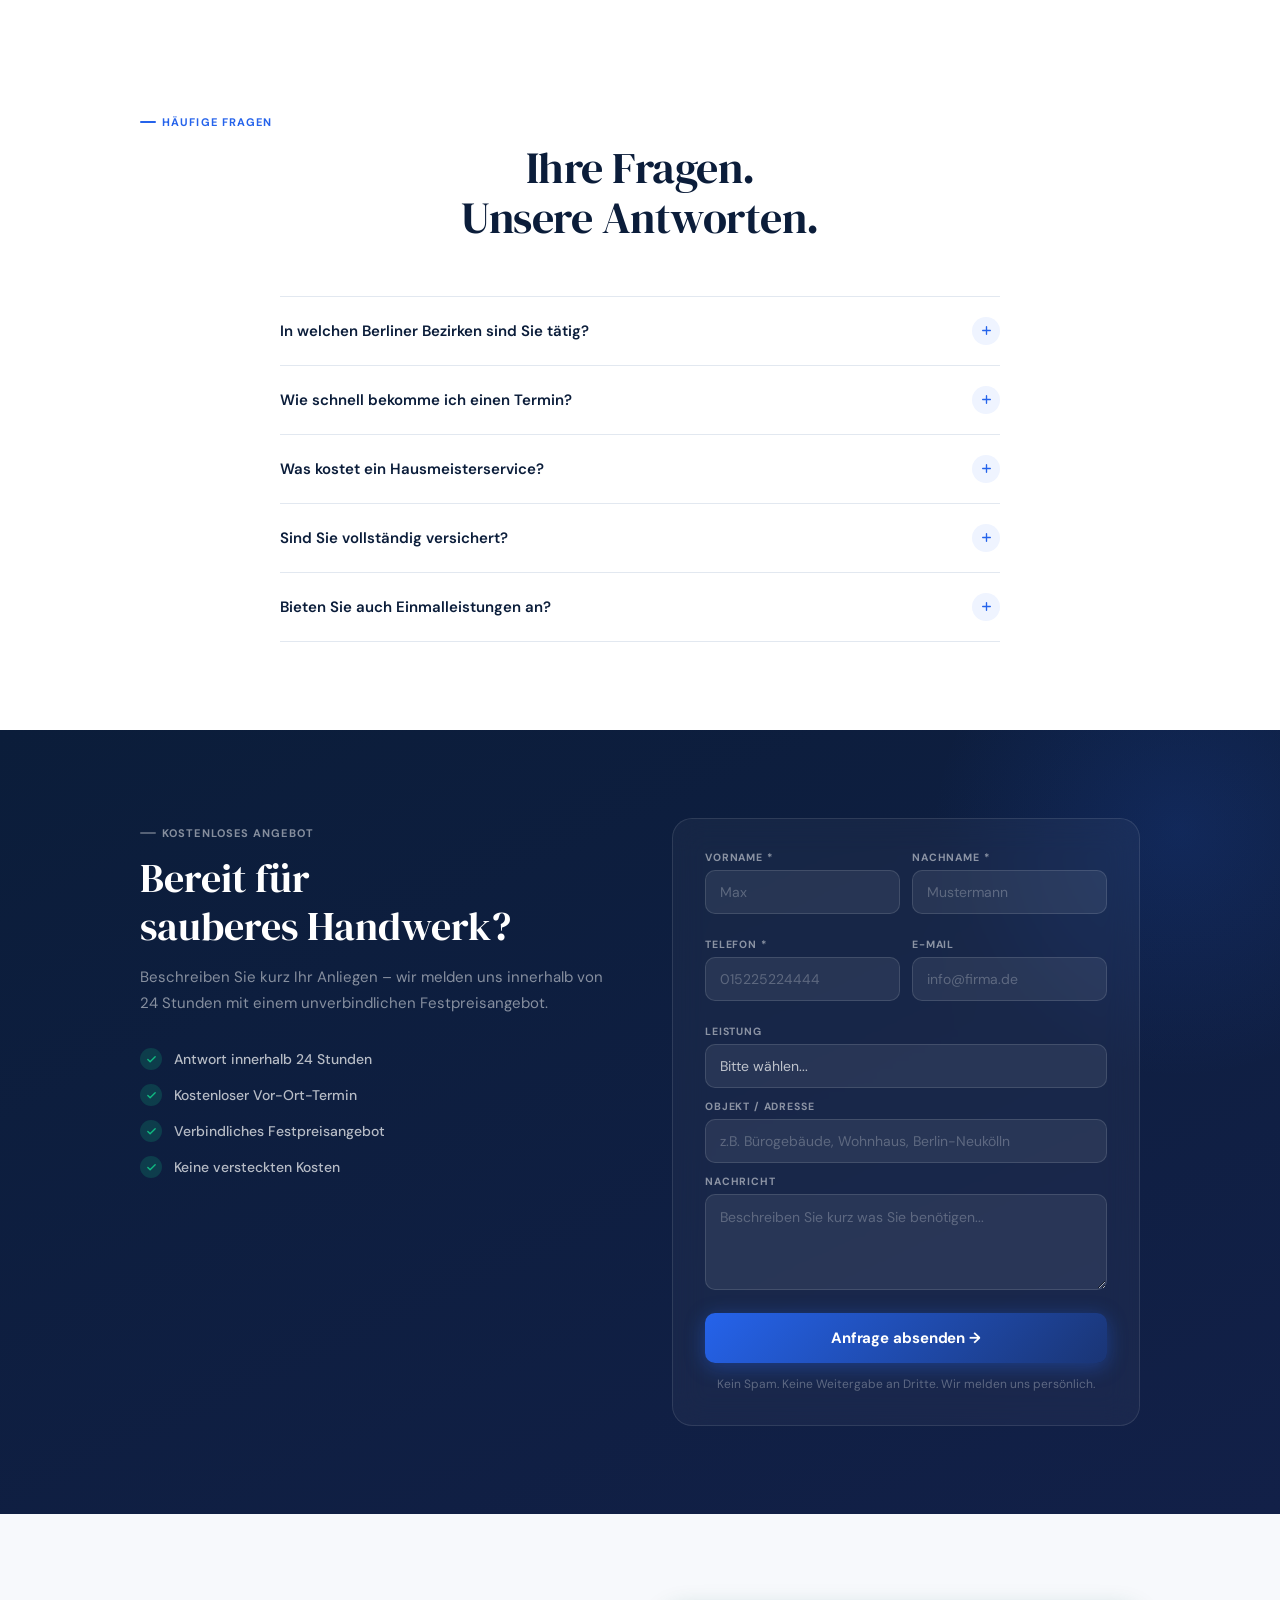
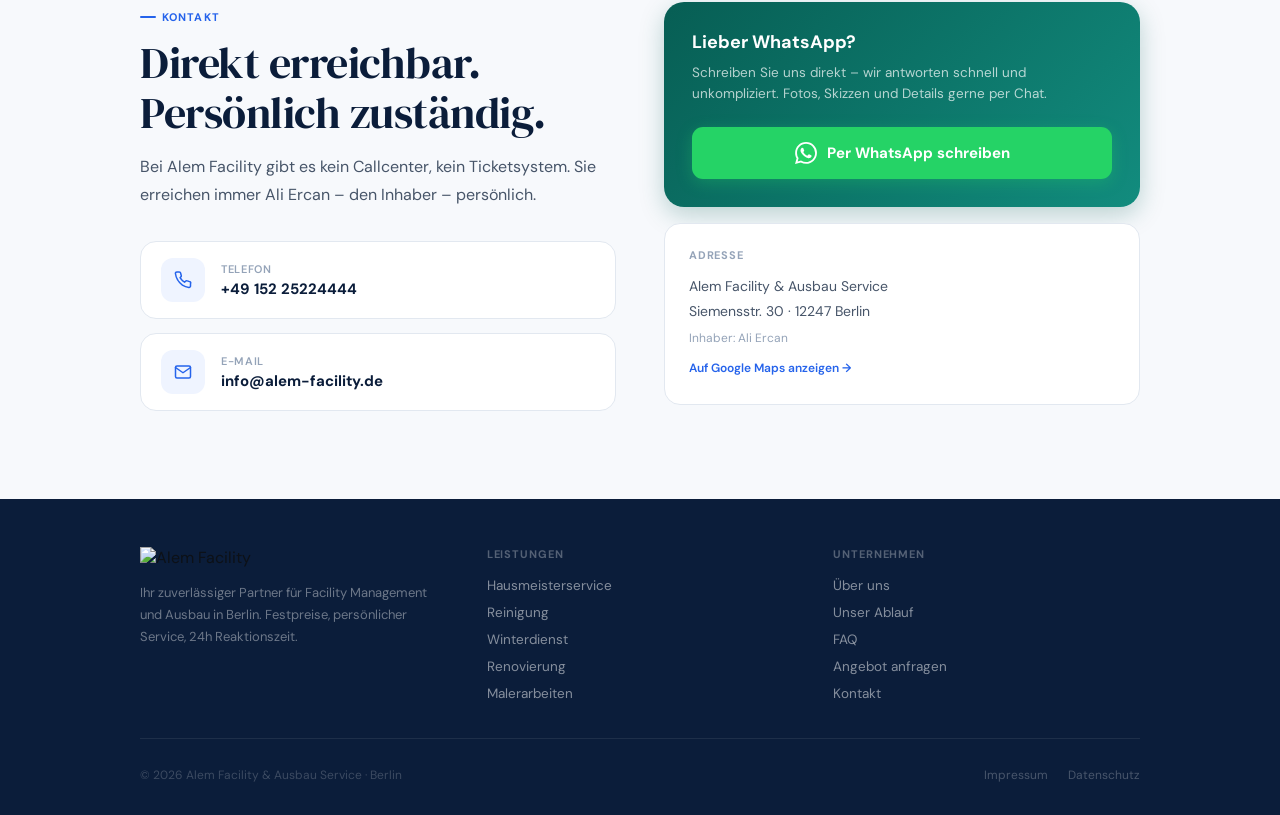
==== commit 6944296f: "Make logo significantly larger: nav 96px (bar 100px), footer 110px, mobile 84px https://claude.ai/co" ====
--- a/website/index.html
+++ b/website/index.html
@@ -67,13 +67,13 @@
   background:rgba(255,255,255,0.92);
   backdrop-filter:blur(20px);-webkit-backdrop-filter:blur(20px);
   border-bottom:1px solid var(--border);
-  padding:0 32px;height:86px;
+  padding:0 32px;height:100px;
   display:flex;align-items:center;justify-content:space-between;
   transition:box-shadow 0.3s;
 }
 nav.scrolled{box-shadow:var(--shadow)}
 .nav-logo{display:flex;align-items:center;text-decoration:none;flex-shrink:0}
-.nav-logo img{height:82px;width:auto;object-fit:contain}
+.nav-logo img{height:96px;width:auto;object-fit:contain}
 .nav-links{display:flex;align-items:center;gap:4px}
 .nav-link{
   padding:8px 14px;font-size:13.5px;font-weight:500;
@@ -96,7 +96,7 @@
 
 /* ─── MOBILE MENU ────────────────────────────────────────── */
 .mobile-menu{
-  display:none;position:fixed;top:86px;left:0;right:0;bottom:0;
+  display:none;position:fixed;top:100px;left:0;right:0;bottom:0;
   background:var(--white);z-index:199;padding:24px 20px;
   flex-direction:column;gap:8px;border-top:1px solid var(--border);
   overflow-y:auto;animation:slideDown 0.2s ease;
@@ -472,7 +472,7 @@
   padding-bottom:36px;border-bottom:1px solid rgba(255,255,255,0.08);
   margin-bottom:28px;
 }
-.footer-brand img{height:90px;width:auto;object-fit:contain;margin-bottom:14px}
+.footer-brand img{height:110px;width:auto;object-fit:contain;margin-bottom:14px}
 .footer-brand-text{font-size:13px;color:rgba(255,255,255,0.4);line-height:1.7}
 .footer-col-title{font-size:11px;font-weight:700;color:rgba(255,255,255,0.3);text-transform:uppercase;letter-spacing:0.08em;margin-bottom:16px}
 .footer-col-links{display:flex;flex-direction:column;gap:10px}
@@ -520,9 +520,9 @@
   .footer-top{grid-template-columns:1fr;gap:28px}
 }
 @media(max-width:768px){
-  nav{padding:0 20px;height:76px}
-  .nav-logo img{height:70px}
-  .mobile-menu{top:76px}
+  nav{padding:0 20px;height:90px}
+  .nav-logo img{height:84px}
+  .mobile-menu{top:90px}
   .nav-links{display:none}
   .nav-mobile-btn{display:flex}
   .hero{padding:72px 20px 64px;min-height:auto}
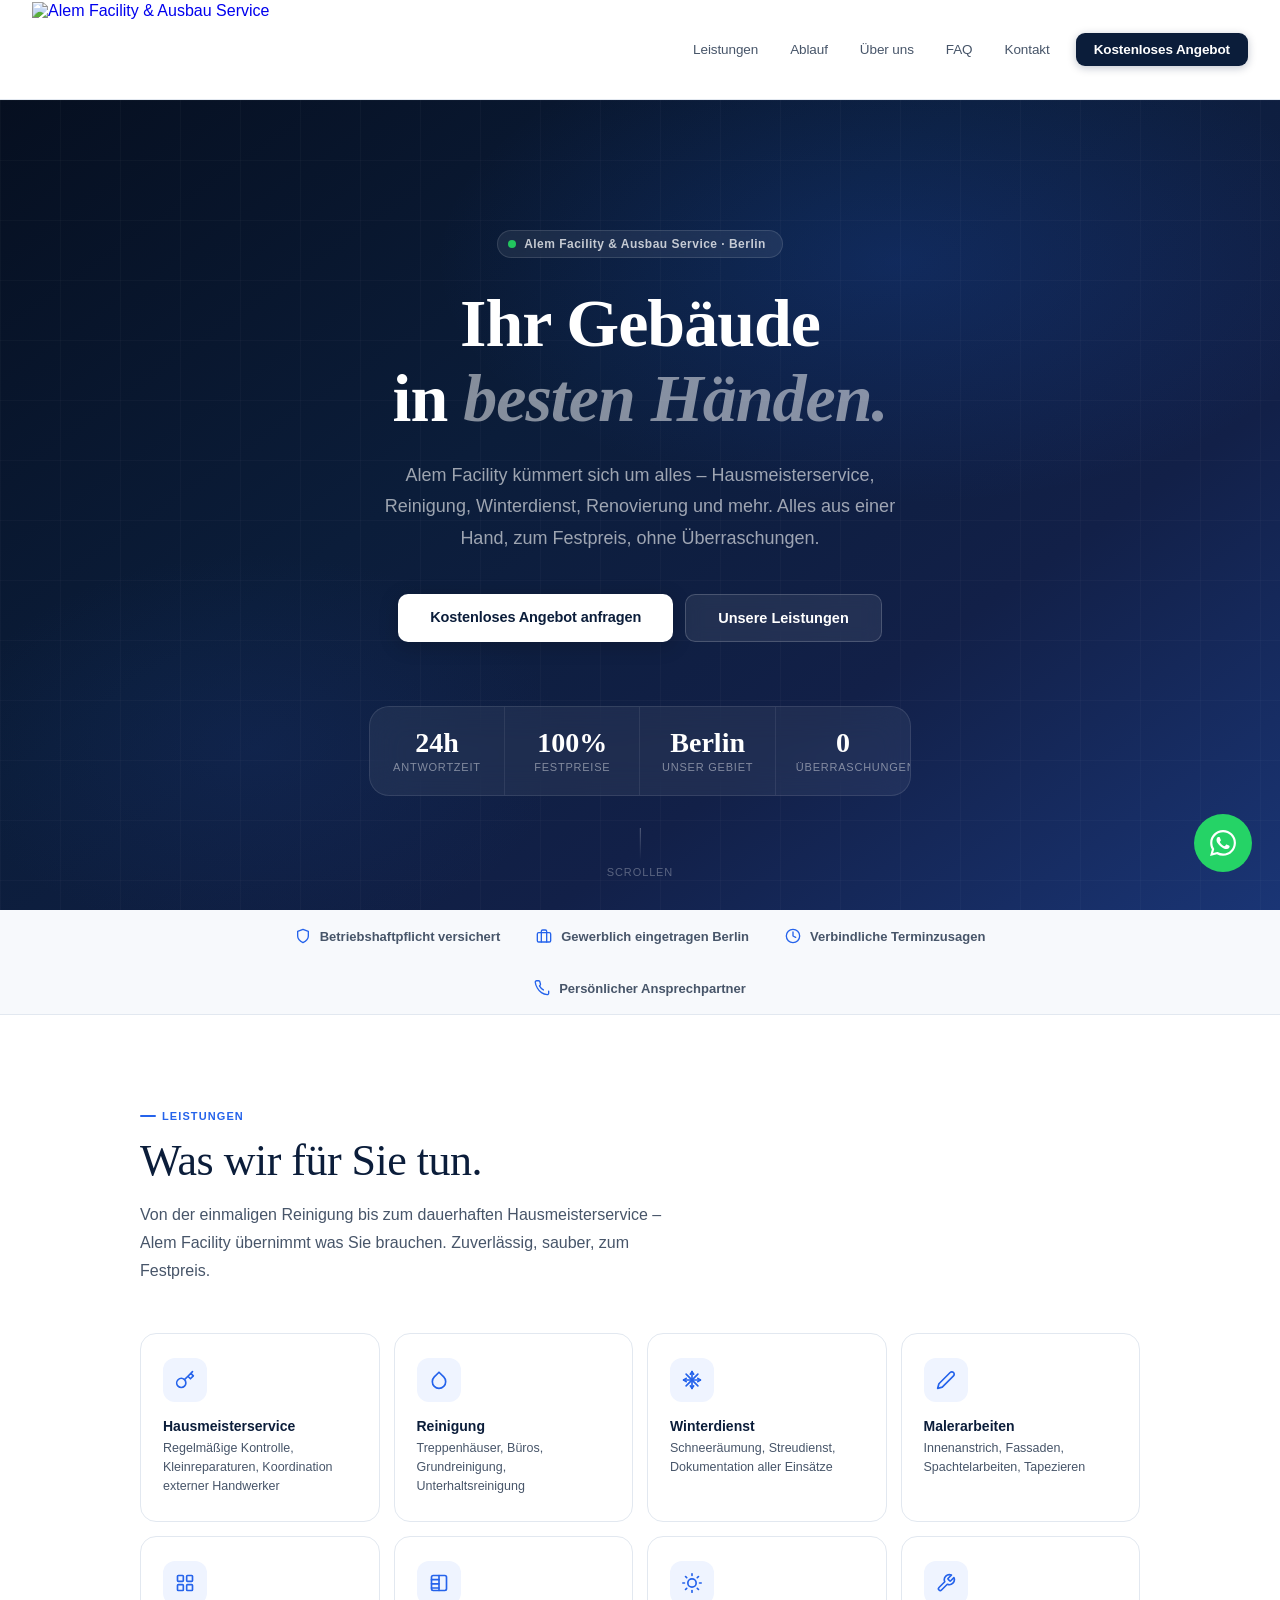
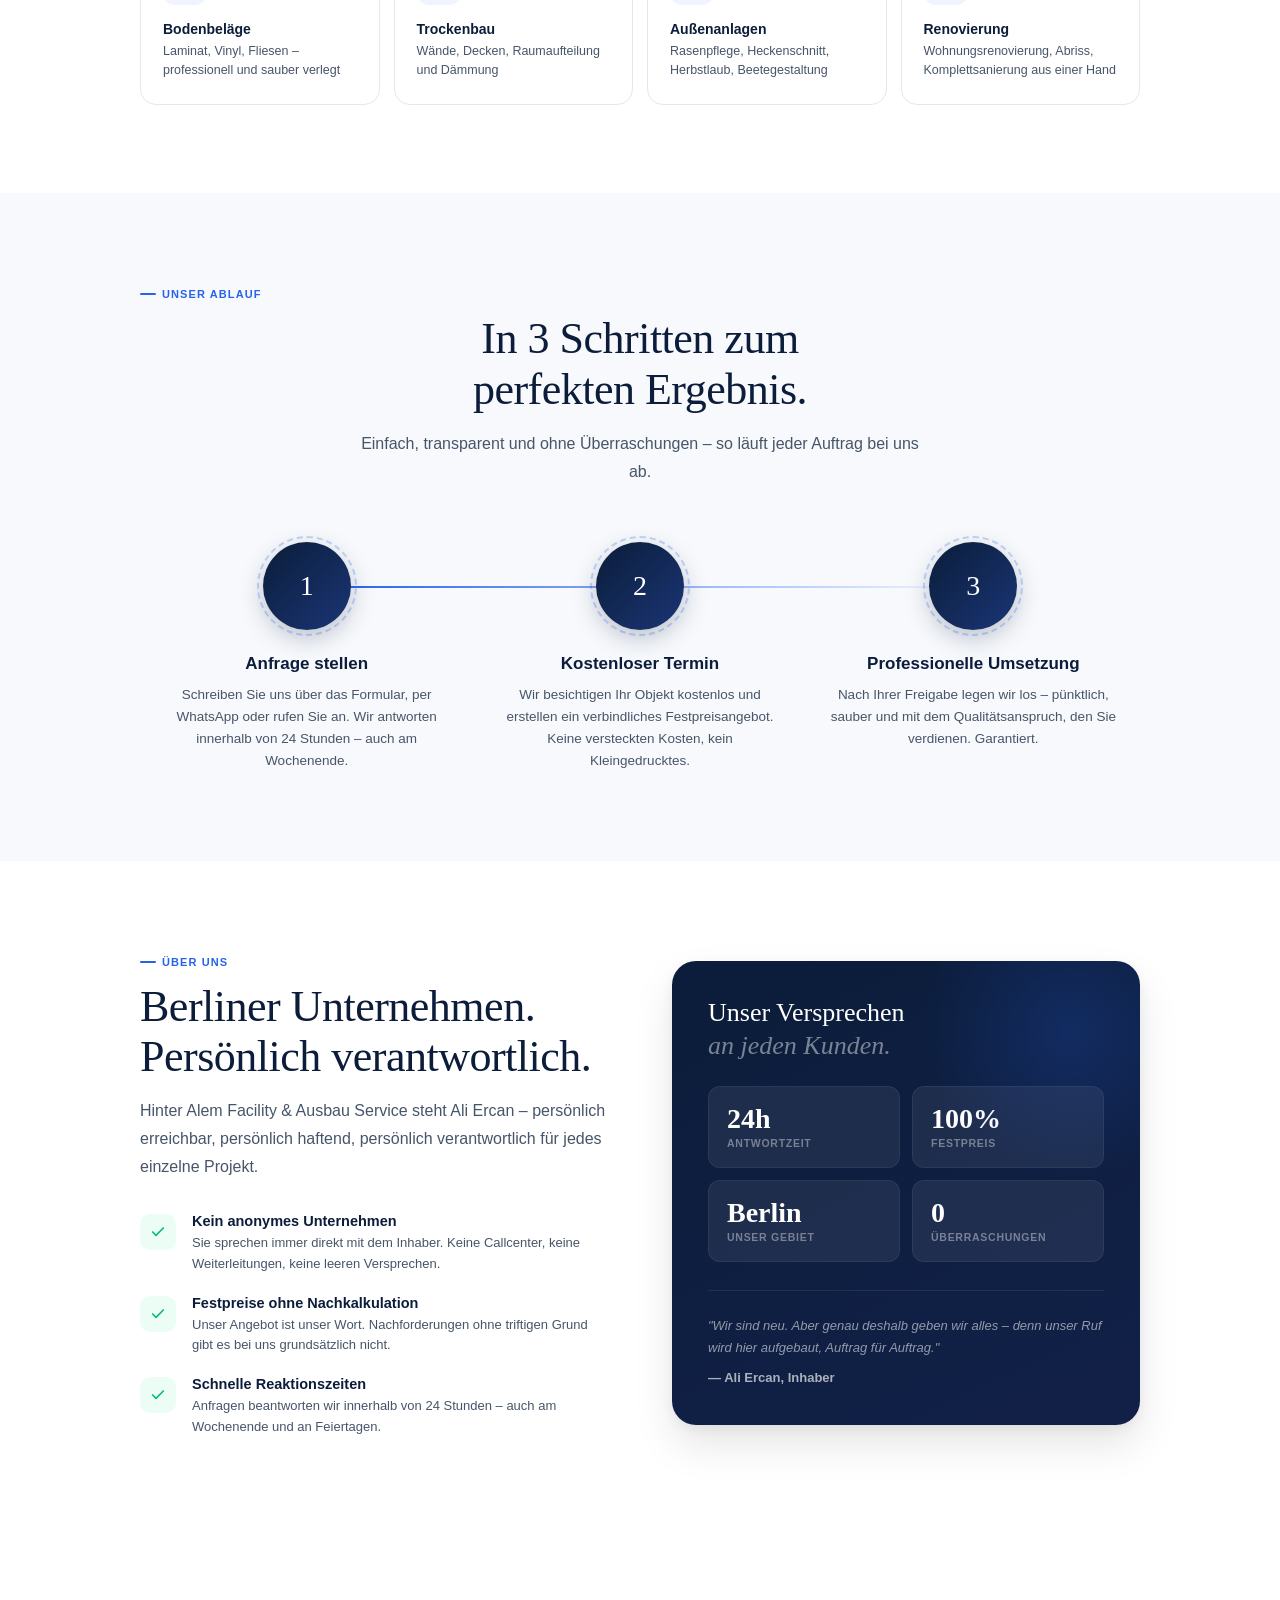
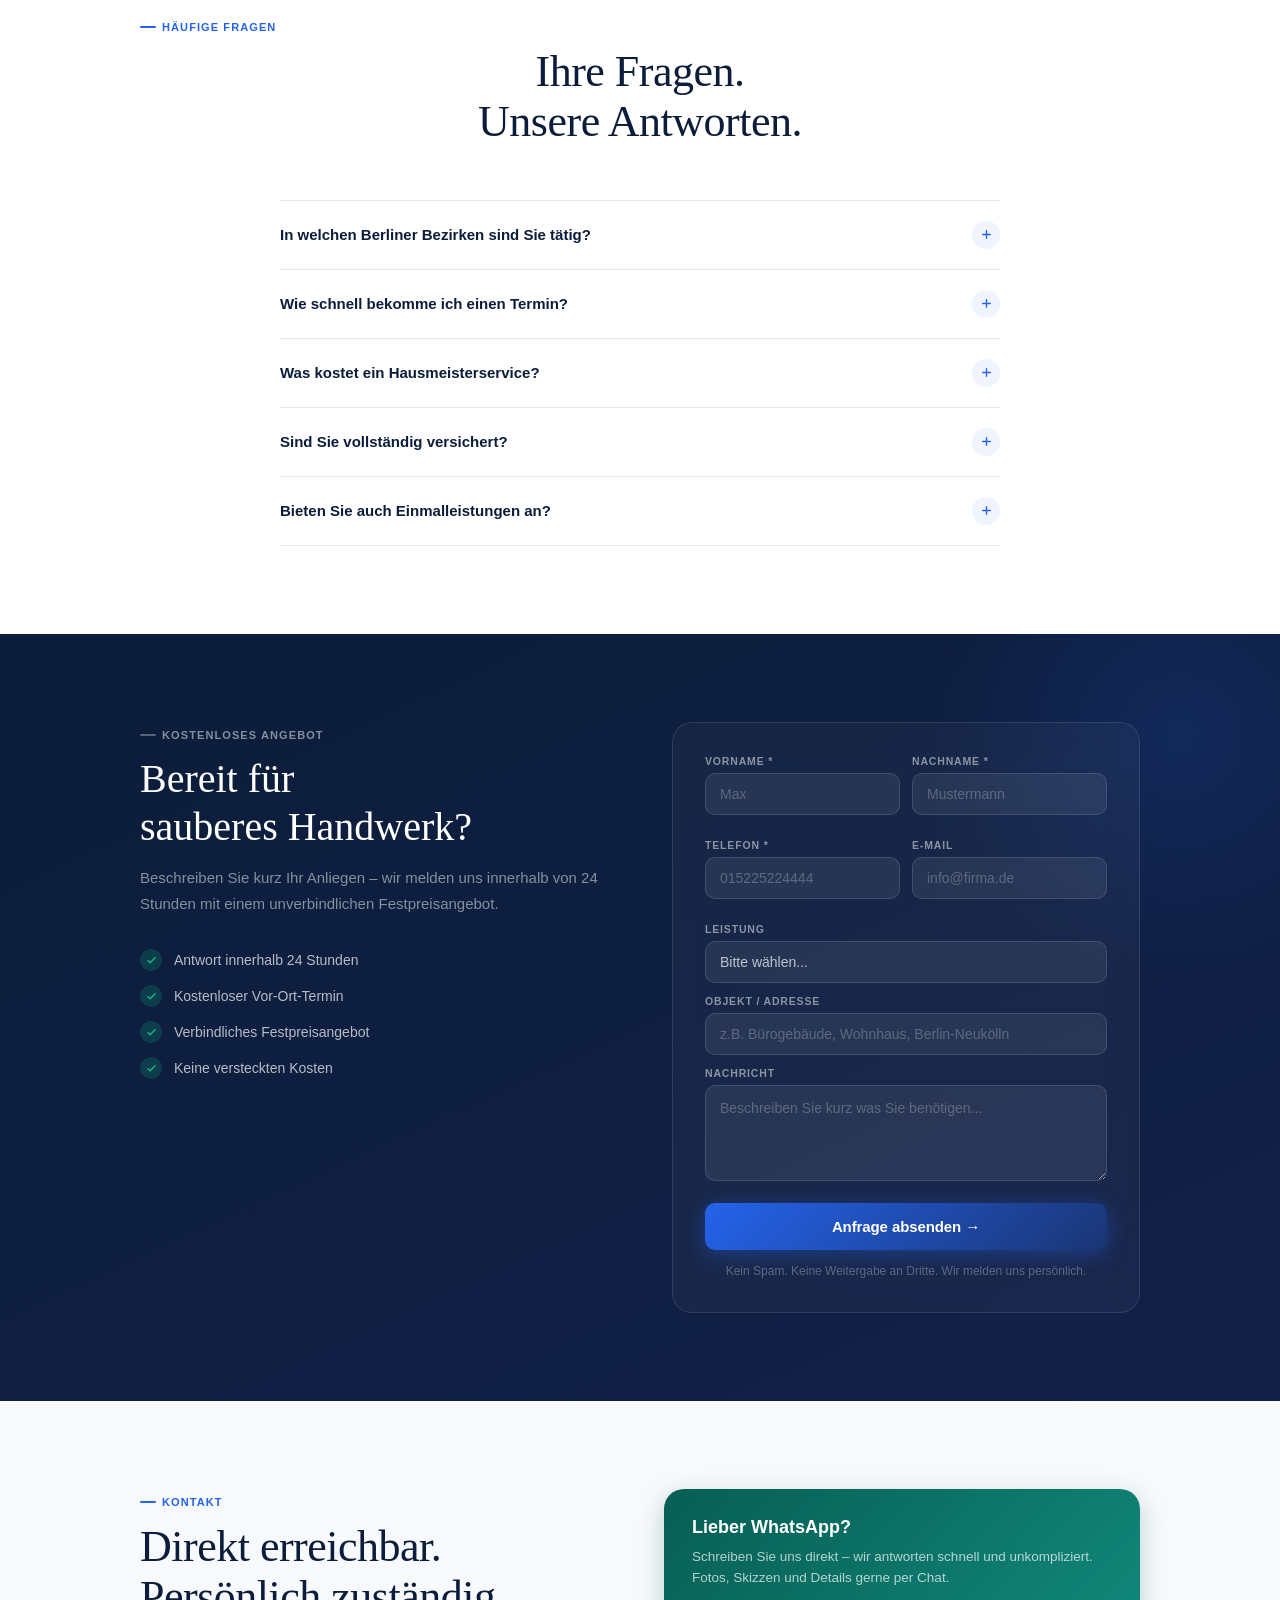
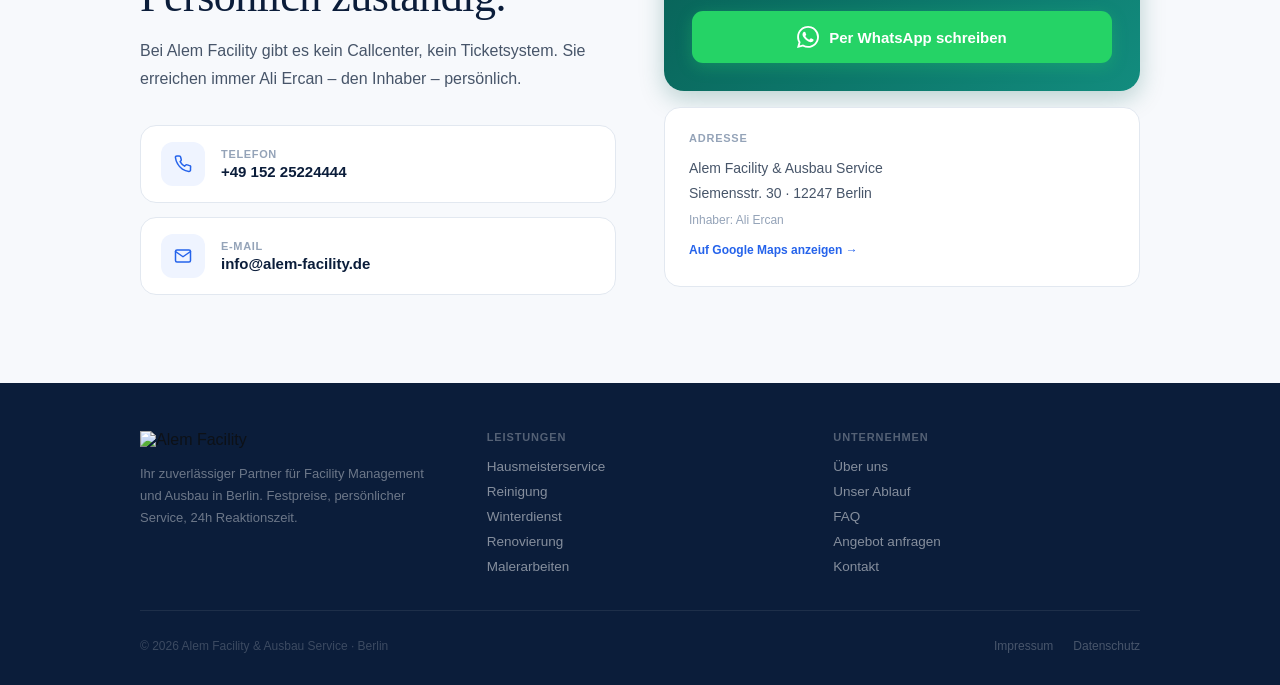
==== commit da87b382: "Replace Google Fonts with Bunny Fonts (DSGVO-compliant EU alternative) fonts.googleapis.com → fonts." ====
--- a/website/index.html
+++ b/website/index.html
@@ -10,7 +10,7 @@
 <meta property="og:image" content="https://alem-facility.de/wp-content/uploads/2026/05/Screenshot_20260507-023458_Claude.jpg">
 <meta property="og:url" content="https://alem-facility.de">
 <link rel="canonical" href="https://alem-facility.de">
-<link href="https://fonts.googleapis.com/css2?family=DM+Sans:ital,opsz,wght@0,9..40,300;0,9..40,400;0,9..40,500;0,9..40,600;0,9..40,700;1,9..40,400&family=DM+Serif+Display:ital@0;1&family=DM+Mono:wght@400;500&display=swap" rel="stylesheet">
+<link href="https://fonts.bunny.net/css?family=dm-sans:300,300i,400,400i,500,600,700|dm-serif-display:400,400i|dm-mono:400,500&display=swap" rel="stylesheet">
 <style>
 /* ─── TOKENS ─────────────────────────────────────────────── */
 :root{
@@ -1131,20 +1131,21 @@
       <button class="modal-close" onclick="openModal('datenschutz')" aria-label="Schließen">✕</button>
     </div>
     <div class="modal-body">
-      <h3>Verantwortliche Stelle</h3>
-      <p>Alem Facility &amp; Ausbau Service, Inhaber Ali Ercan, Siemensstr. 30, 12247 Berlin<br>E-Mail: <a href="mailto:info@alem-facility.de">info@alem-facility.de</a></p>
-      <h3>Erhebung personenbezogener Daten</h3>
-      <p>Wir erheben personenbezogene Daten nur, wenn Sie uns diese im Rahmen einer Kontaktanfrage freiwillig mitteilen (Name, Telefon, E-Mail). Diese Daten werden ausschließlich zur Bearbeitung Ihrer Anfrage verwendet und nicht an Dritte weitergegeben.</p>
-      <h3>Kontaktformular</h3>
-      <p>Bei Nutzung unseres Kontaktformulars werden die eingegebenen Daten (Name, Telefon, E-Mail, Nachricht) per verschlüsselter Verbindung übertragen und an unsere E-Mail-Adresse weitergeleitet. Die Daten werden nach Abschluss der Bearbeitung gelöscht, sofern keine gesetzlichen Aufbewahrungspflichten bestehen.</p>
-      <h3>WhatsApp</h3>
-      <p>Bei Nutzung des WhatsApp-Links werden Sie zur WhatsApp-App weitergeleitet. Es gelten die Datenschutzbestimmungen von Meta Platforms Ireland Limited (<a href="https://www.whatsapp.com/legal/privacy-policy-eea" target="_blank" rel="noopener">whatsapp.com/legal</a>).</p>
-      <h3>Cookies</h3>
-      <p>Diese Website verwendet keine Tracking-Cookies oder Analyse-Tools. Es werden lediglich technisch notwendige Daten übertragen, die Ihr Browser beim Seitenaufruf automatisch überträgt (z.B. IP-Adresse, Browsertyp).</p>
-      <h3>Ihre Rechte (DSGVO)</h3>
-      <p>Sie haben das Recht auf Auskunft, Berichtigung, Löschung und Einschränkung der Verarbeitung Ihrer Daten sowie das Recht auf Datenübertragbarkeit. Wenden Sie sich hierzu an: <a href="mailto:info@alem-facility.de">info@alem-facility.de</a></p>
-      <h3>Beschwerderecht</h3>
-      <p>Sie haben das Recht, sich bei der zuständigen Datenschutzaufsichtsbehörde zu beschweren. Zuständig für Berlin: Berliner Beauftragte für Datenschutz und Informationsfreiheit, <a href="https://www.datenschutz-berlin.de" target="_blank" rel="noopener">datenschutz-berlin.de</a>.</p>
+      <h3>1. Datenschutz auf einen Blick</h3>
+      <p>Die folgenden Hinweise geben einen einfachen Überblick darüber, was mit Ihren personenbezogenen Daten passiert, wenn Sie diese Website besuchen. Personenbezogene Daten sind alle Daten, mit denen Sie persönlich identifiziert werden können.</p>
+      <h3>2. Verantwortliche Stelle</h3>
+      <p>Alem Facility &amp; Ausbau Service<br>Ali Ercan<br>Siemensstr. 30, 12247 Berlin<br>E-Mail: <a href="mailto:info@alem-facility.de">info@alem-facility.de</a></p>
+      <h3>3. Datenerfassung auf dieser Website</h3>
+      <p><strong>Hosting durch Strato</strong><br>Wir hosten unsere Website bei der STRATO AG, Otto-Ostrowski-Straße 7, 10249 Berlin. Wenn Sie unsere Website besuchen, erfasst Strato verschiedene Logfiles inklusive Ihrer IP-Adressen. Die Verwendung erfolgt auf Grundlage von Art. 6 Abs. 1 lit. f DSGVO. Wir haben einen Vertrag über Auftragsverarbeitung (AVV) mit Strato geschlossen.</p>
+      <p><strong>Kontaktformular</strong><br>Wenn Sie uns per Kontaktformular Anfragen zukommen lassen, werden Ihre Angaben (Name, E-Mail-Adresse, Telefonnummer, Objektadresse, Nachricht und gewählte Dienstleistung) zwecks Bearbeitung der Anfrage gespeichert. Diese Daten geben wir nicht ohne Ihre Einwilligung weiter. Die Verarbeitung erfolgt auf Grundlage von Art. 6 Abs. 1 lit. b DSGVO bzw. Art. 6 Abs. 1 lit. f DSGVO.</p>
+      <p><strong>Anfragen per E-Mail oder Telefon</strong><br>Wenn Sie uns per E-Mail oder Telefon kontaktieren, wird Ihre Anfrage inklusive aller daraus hervorgehenden personenbezogenen Daten bei uns gespeichert und verarbeitet. Die E-Mails werden auf den Servern von Strato in Deutschland gespeichert.</p>
+      <p><strong>WhatsApp</strong><br>Auf unserer Website ist ein Link zu WhatsApp eingebunden. Es handelt sich um einen statischen Link – beim reinen Besuch der Website werden keine Daten an WhatsApp übertragen. Erst wenn Sie den Button aktiv anklicken, werden Sie zu WhatsApp (Meta Platforms Ireland Limited) weitergeleitet. Ab diesem Zeitpunkt gelten die Datenschutzrichtlinien von WhatsApp.</p>
+      <h3>4. Plugins und Tools</h3>
+      <p><strong>WordPress (technisch notwendig)</strong><br>Diese Website nutzt das Content-Management-System WordPress. Zur korrekten Darstellung und Sicherheit werden technisch notwendige Cookies gesetzt. Dies erfolgt auf Grundlage von Art. 6 Abs. 1 lit. f DSGVO.</p>
+      <h3>5. Ihre Rechte</h3>
+      <p>Sie haben jederzeit das Recht:</p>
+      <p>– Auskunft über Herkunft, Empfänger und Zweck Ihrer gespeicherten personenbezogenen Daten zu erhalten (Art. 15 DSGVO).<br>– Die Berichtigung oder Löschung dieser Daten zu verlangen (Art. 16 u. 17 DSGVO).<br>– Die Einschränkung der Verarbeitung zu verlangen (Art. 18 DSGVO).<br>– Datenübertragbarkeit zu verlangen (Art. 20 DSGVO).<br>– Widerspruch gegen die Verarbeitung einzulegen (Art. 21 DSGVO).<br>– Sich bei der zuständigen Aufsichtsbehörde zu beschweren: Berliner Beauftragte für Datenschutz und Informationsfreiheit, <a href="https://www.datenschutz-berlin.de" target="_blank" rel="noopener">datenschutz-berlin.de</a>.</p>
+      <p>Anfragen richten Sie an: <a href="mailto:info@alem-facility.de">info@alem-facility.de</a></p>
     </div>
   </div>
 </div>
